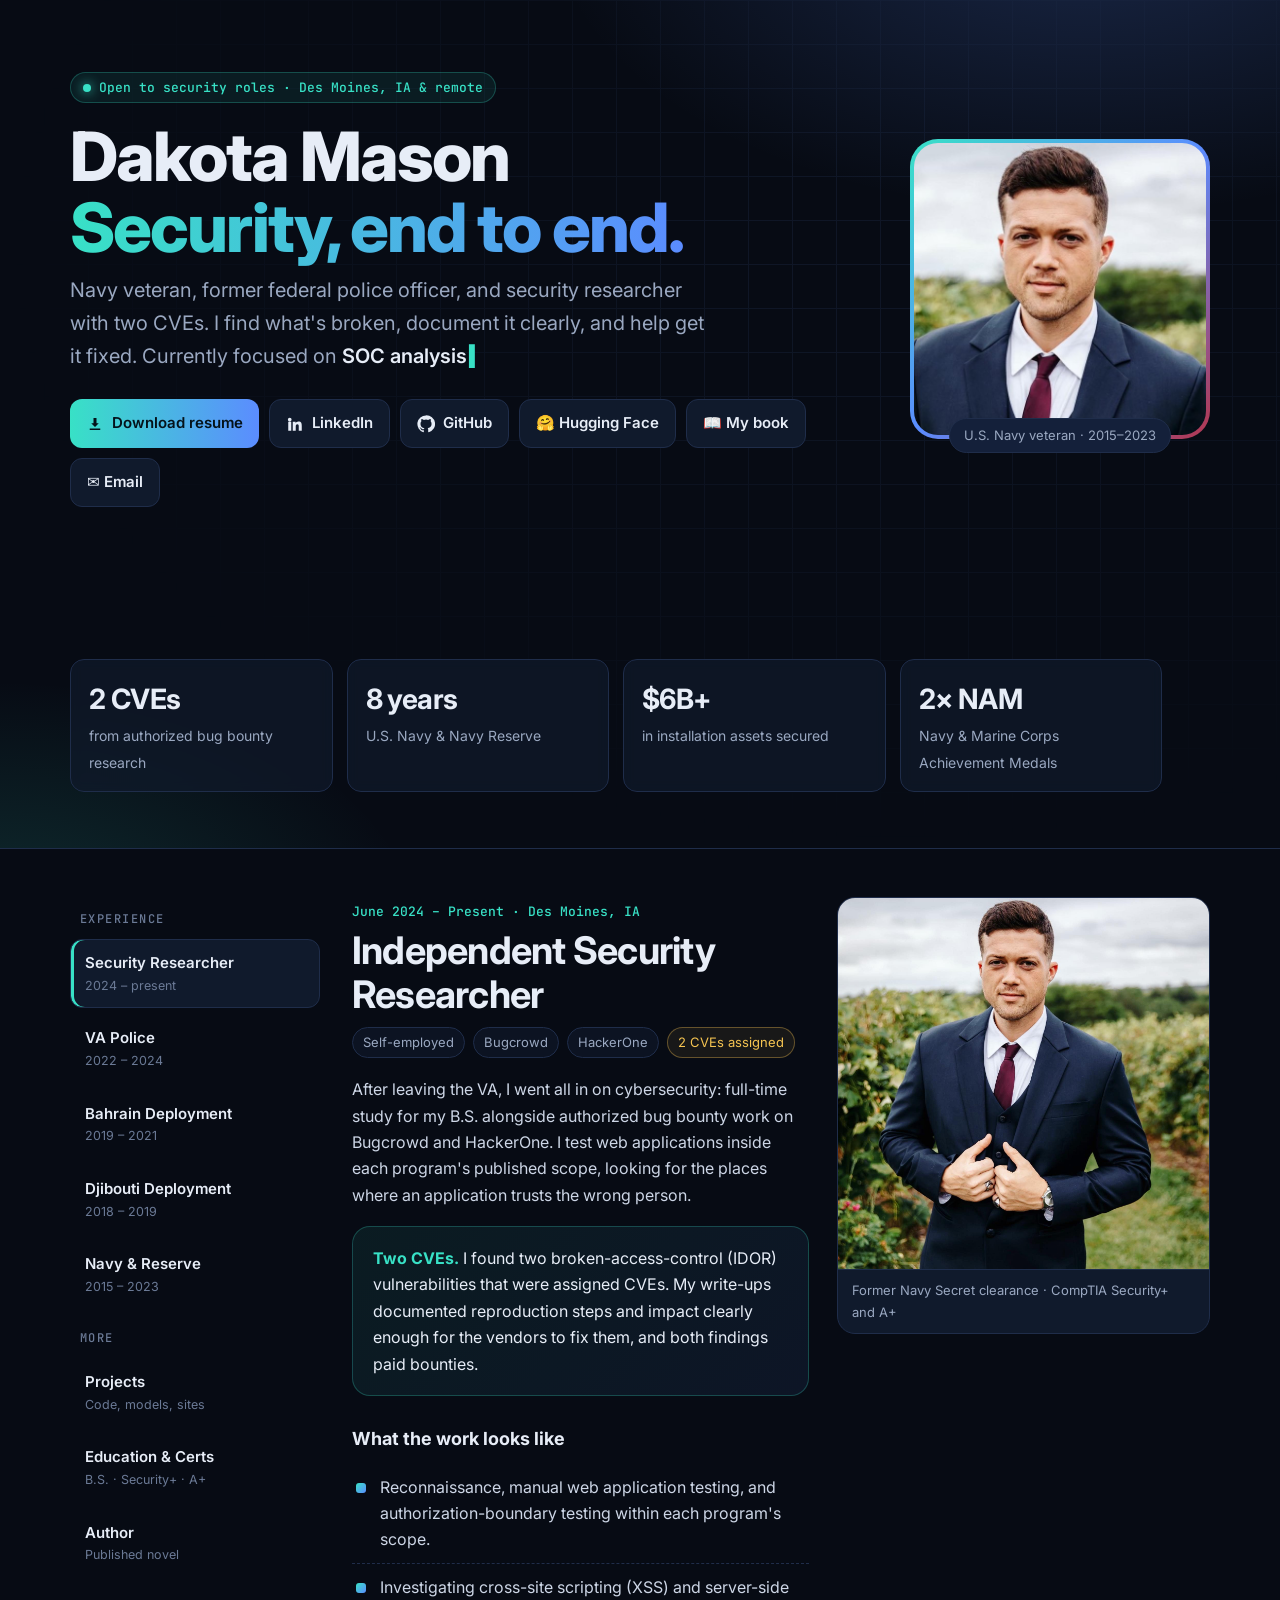
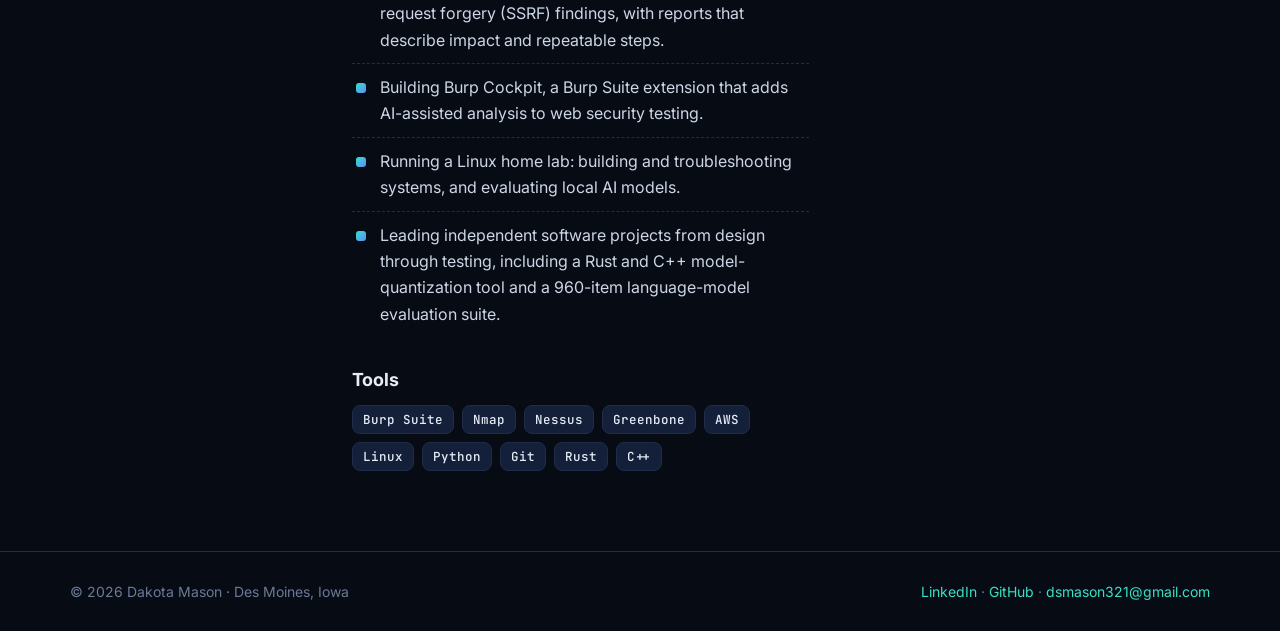
==== index.html @ 3da621c4 "Build the public resume site Tabbed experience pages with photos, projects, education, and book.  Co" ====
<!doctype html>
<html lang="en">
<head>
<meta charset="utf-8">
<meta name="viewport" content="width=device-width, initial-scale=1">
<title>Dakota Mason | Cybersecurity Professional</title>
<meta name="description" content="Dakota Mason: Navy veteran, former VA police officer, and security researcher with two CVEs. Security+ and A+ certified. Des Moines, Iowa.">
<meta property="og:title" content="Dakota Mason | Cybersecurity Professional">
<meta property="og:description" content="Navy veteran, former VA police officer, and security researcher with two CVEs.">
<meta property="og:image" content="https://dakota-mason.com/assets/img/avatar.jpg">
<meta property="og:url" content="https://dakota-mason.com/">
<link rel="icon" href="assets/favicon.png">
<link rel="preconnect" href="https://fonts.googleapis.com">
<link rel="preconnect" href="https://fonts.gstatic.com" crossorigin>
<link href="https://fonts.googleapis.com/css2?family=Inter:wght@400;500;600;700;800&family=JetBrains+Mono:wght@500&display=swap" rel="stylesheet">
<style>
:root{
  --bg:#070b14;--bg2:#0c1322;--card:#101a2c;--card2:#14203a;--line:#1f2d4a;
  --text:#e7edf7;--muted:#9aa8c1;--dim:#6b7a96;
  --accent:#38e1c6;--accent2:#5b8cff;--gold:#f5c451;--maroon:#b3364f;
  --radius:18px;--max:1180px;
}
*{box-sizing:border-box}
html{scroll-behavior:smooth}
body{margin:0;background:var(--bg);color:var(--text);font:16px/1.65 Inter,system-ui,sans-serif;-webkit-font-smoothing:antialiased}
a{color:var(--accent);text-decoration:none}
a:hover{text-decoration:underline}
img{max-width:100%;display:block}
.wrap{max-width:var(--max);margin:0 auto;padding:0 20px}
.mono{font-family:"JetBrains Mono",monospace}

/* Hero */
.hero{position:relative;overflow:hidden;border-bottom:1px solid var(--line);
  background:radial-gradient(900px 500px at 85% -10%,rgba(91,140,255,.22),transparent 60%),
             radial-gradient(700px 420px at 0% 110%,rgba(56,225,198,.16),transparent 60%),var(--bg)}
.hero::before{content:"";position:absolute;inset:0;opacity:.35;pointer-events:none;
  background-image:linear-gradient(var(--line) 1px,transparent 1px),linear-gradient(90deg,var(--line) 1px,transparent 1px);
  background-size:44px 44px;mask-image:radial-gradient(ellipse at 70% 30%,#000 10%,transparent 70%)}
.hero .wrap{position:relative;display:grid;grid-template-columns:1fr auto;gap:48px;align-items:center;padding-top:72px;padding-bottom:64px}
.eyebrow{display:inline-flex;align-items:center;gap:8px;font:500 13px "JetBrains Mono",monospace;color:var(--accent);
  background:rgba(56,225,198,.08);border:1px solid rgba(56,225,198,.25);padding:6px 12px;border-radius:999px}
.eyebrow .dot{width:8px;height:8px;border-radius:50%;background:var(--accent);box-shadow:0 0 12px var(--accent);animation:pulse 2s infinite}
@keyframes pulse{50%{opacity:.35}}
h1{font-size:clamp(40px,6vw,68px);line-height:1.04;margin:18px 0 12px;letter-spacing:-.03em;font-weight:800}
h1 .grad{background:linear-gradient(90deg,var(--accent),var(--accent2));-webkit-background-clip:text;background-clip:text;color:transparent}
.lede{font-size:clamp(17px,2vw,20px);color:var(--muted);max-width:640px;margin:0 0 26px}
.typed{color:var(--text);font-weight:600}
.typed::after{content:"▍";color:var(--accent);margin-left:2px;animation:pulse 1s steps(1) infinite}
.links{display:flex;flex-wrap:wrap;gap:10px}
.btn{display:inline-flex;align-items:center;gap:8px;padding:11px 16px;border-radius:12px;font-weight:600;font-size:15px;
  border:1px solid var(--line);background:var(--card);color:var(--text);transition:.2s}
.btn:hover{text-decoration:none;border-color:var(--accent);transform:translateY(-2px);box-shadow:0 8px 24px rgba(56,225,198,.12)}
.btn.primary{background:linear-gradient(90deg,var(--accent),var(--accent2));color:#04121a;border:0}
.btn svg{width:18px;height:18px;fill:currentColor}
.portrait{position:relative;width:300px;aspect-ratio:1;border-radius:28px;padding:4px;
  background:linear-gradient(135deg,var(--accent),var(--accent2),var(--maroon))}
.portrait img{width:100%;height:100%;object-fit:cover;border-radius:24px}
.portrait .badge{position:absolute;bottom:-14px;left:50%;transform:translateX(-50%);white-space:nowrap;
  background:var(--card2);border:1px solid var(--line);padding:6px 14px;border-radius:999px;font-size:13px;color:var(--muted)}
.stats{display:grid;grid-template-columns:repeat(4,1fr);gap:14px;margin-top:44px}
.stat{background:rgba(16,26,44,.7);border:1px solid var(--line);border-radius:14px;padding:16px 18px;backdrop-filter:blur(6px)}
.stat b{display:block;font-size:28px;letter-spacing:-.02em}
.stat span{color:var(--muted);font-size:14px}

/* Tabs */
.shell{display:grid;grid-template-columns:250px 1fr;gap:32px;padding:48px 20px 80px;max-width:var(--max);margin:0 auto}
.tabs{position:sticky;top:20px;align-self:start;display:flex;flex-direction:column;gap:6px}
.tabs .label{font:500 12px "JetBrains Mono",monospace;color:var(--dim);text-transform:uppercase;letter-spacing:.12em;margin:14px 10px 6px}
.tab{all:unset;cursor:pointer;display:flex;flex-direction:column;padding:11px 14px;border-radius:12px;border:1px solid transparent;transition:.15s}
.tab strong{font-size:15px;font-weight:600}
.tab small{color:var(--dim);font-size:12.5px}
.tab:hover{background:var(--bg2)}
.tab[aria-selected="true"]{background:var(--card);border-color:var(--line);box-shadow:inset 3px 0 0 var(--accent)}
.tab:focus-visible{outline:2px solid var(--accent);outline-offset:2px}
.panel{display:none;animation:fade .35s ease}
.panel.active{display:block}
@keyframes fade{from{opacity:0;transform:translateY(8px)}to{opacity:1;transform:none}}

/* Panel content */
.role{display:grid;grid-template-columns:1.1fr .9fr;gap:28px;align-items:start}
.role.wide{grid-template-columns:1fr}
.kicker{font:500 13px "JetBrains Mono",monospace;color:var(--accent)}
h2{font-size:clamp(28px,3.4vw,38px);line-height:1.15;margin:6px 0 10px;letter-spacing:-.02em}
h3{font-size:18px;margin:28px 0 10px}
.meta{display:flex;flex-wrap:wrap;gap:8px;margin:0 0 18px}
.pill{font-size:13px;color:var(--muted);background:var(--bg2);border:1px solid var(--line);padding:4px 10px;border-radius:999px}
.pill.award{color:var(--gold);border-color:rgba(245,196,81,.35);background:rgba(245,196,81,.07)}
p{margin:0 0 14px;color:#cdd6e6}
ul.points{list-style:none;padding:0;margin:0}
ul.points li{position:relative;padding:10px 0 10px 28px;border-bottom:1px dashed var(--line);color:#cdd6e6}
ul.points li:last-child{border-bottom:0}
ul.points li::before{content:"";position:absolute;left:4px;top:19px;width:10px;height:10px;border-radius:3px;
  background:linear-gradient(135deg,var(--accent),var(--accent2))}
.chips{display:flex;flex-wrap:wrap;gap:8px;margin-top:6px}
.chip{font:500 12.5px "JetBrains Mono",monospace;color:var(--text);background:var(--card2);border:1px solid var(--line);padding:5px 10px;border-radius:8px}
.photo{position:relative;border-radius:var(--radius);overflow:hidden;border:1px solid var(--line);background:var(--card)}
.photo img{width:100%;height:auto;max-height:620px;object-fit:cover}
.photo figcaption{font-size:13px;color:var(--muted);padding:10px 14px;border-top:1px solid var(--line)}
.card{background:var(--card);border:1px solid var(--line);border-radius:var(--radius);padding:22px}
.callout{background:linear-gradient(135deg,rgba(56,225,198,.08),rgba(91,140,255,.08));border:1px solid rgba(56,225,198,.25);
  border-radius:var(--radius);padding:18px 20px;margin:18px 0}
.callout b{color:var(--accent)}

/* Grids */
.grid{display:grid;grid-template-columns:repeat(auto-fill,minmax(250px,1fr));gap:16px}
.proj{display:flex;flex-direction:column;gap:8px;background:var(--card);border:1px solid var(--line);border-radius:16px;padding:18px;transition:.2s}
.proj:hover{border-color:rgba(56,225,198,.5);transform:translateY(-3px)}
.proj h4{margin:0;font-size:17px}
.proj p{font-size:14.5px;margin:0;color:var(--muted)}
.proj .tag{font:500 11.5px "JetBrains Mono",monospace;color:var(--accent2);text-transform:uppercase;letter-spacing:.08em}
.proj .go{margin-top:auto;font-size:14px;font-weight:600;display:flex;gap:14px;flex-wrap:wrap}
.book{display:grid;grid-template-columns:260px 1fr;gap:28px;align-items:center}
.book img{border-radius:10px;box-shadow:0 30px 60px rgba(0,0,0,.55),0 0 0 1px var(--line)}
.timeline{position:relative;margin:8px 0 0;padding-left:22px;border-left:2px solid var(--line)}
.timeline div{position:relative;margin:0 0 18px}
.timeline div::before{content:"";position:absolute;left:-29px;top:6px;width:12px;height:12px;border-radius:50%;background:var(--bg);border:2px solid var(--accent)}
.timeline b{display:block}
.timeline span{color:var(--muted);font-size:14px}

footer{border-top:1px solid var(--line);color:var(--dim);font-size:14px}
footer .wrap{display:flex;justify-content:space-between;flex-wrap:wrap;gap:12px;padding:28px 20px}

@media (max-width:900px){
  .hero .wrap{grid-template-columns:1fr;padding-top:48px}
  .portrait{width:200px;order:-1}
  .stats{grid-template-columns:repeat(2,1fr)}
  .shell{grid-template-columns:1fr;padding-top:24px}
  .tabs{position:sticky;top:0;z-index:5;flex-direction:row;overflow-x:auto;background:var(--bg);padding:10px 0;margin:0 -20px;padding-left:20px;border-bottom:1px solid var(--line)}
  .tabs .label{display:none}
  .tab{flex:0 0 auto}
  .tab small{display:none}
  .tab[aria-selected="true"]{box-shadow:inset 0 -3px 0 var(--accent)}
  .role,.book{grid-template-columns:1fr}
}
@media (prefers-reduced-motion:reduce){*{animation:none!important;transition:none!important}}
</style>
</head>
<body>

<header class="hero">
  <div class="wrap">
    <div>
      <span class="eyebrow"><span class="dot"></span>Open to security roles · Des Moines, IA &amp; remote</span>
      <h1>Dakota Mason<br><span class="grad">Security, end to end.</span></h1>
      <p class="lede">Navy veteran, former federal police officer, and security researcher with two CVEs. I find what's broken, document it clearly, and help get it fixed. Currently focused on <span class="typed" id="typed">SOC analysis</span></p>
      <div class="links">
        <a class="btn primary" href="assets/Dakota-Mason-Resume.pdf" download>
          <svg viewBox="0 0 24 24"><path d="M12 16l-5-5h3V4h4v7h3l-5 5zm-7 2h14v2H5z"/></svg>Download resume</a>
        <a class="btn" href="https://www.linkedin.com/in/dakota-mason" target="_blank" rel="noopener">
          <svg viewBox="0 0 24 24"><path d="M4.98 3.5a2.5 2.5 0 11-.01 5 2.5 2.5 0 01.01-5zM3 9h4v12H3zM9 9h3.8v1.7h.05c.53-1 1.83-2.05 3.77-2.05C20.6 8.65 21 11.3 21 14.7V21h-4v-5.6c0-1.34-.03-3.06-1.86-3.06-1.87 0-2.15 1.46-2.15 2.96V21H9z"/></svg>LinkedIn</a>
        <a class="btn" href="https://github.com/Buggyboi139" target="_blank" rel="noopener">
          <svg viewBox="0 0 24 24"><path d="M12 .5a11.5 11.5 0 00-3.64 22.41c.58.1.79-.25.79-.56v-2c-3.2.7-3.88-1.37-3.88-1.37-.53-1.33-1.28-1.69-1.28-1.69-1.05-.72.08-.7.08-.7 1.16.08 1.77 1.19 1.77 1.19 1.03 1.77 2.7 1.26 3.36.96.1-.75.4-1.26.73-1.55-2.55-.29-5.24-1.28-5.24-5.69 0-1.26.45-2.29 1.19-3.1-.12-.29-.52-1.46.11-3.05 0 0 .97-.31 3.17 1.18a11 11 0 015.77 0c2.2-1.49 3.17-1.18 3.17-1.18.63 1.59.23 2.76.11 3.05.74.81 1.19 1.84 1.19 3.1 0 4.42-2.7 5.39-5.26 5.68.41.36.78 1.06.78 2.14v3.17c0 .31.21.67.8.56A11.5 11.5 0 0012 .5z"/></svg>GitHub</a>
        <a class="btn" href="https://huggingface.co/ByteOtter" target="_blank" rel="noopener">🤗 Hugging Face</a>
        <a class="btn" href="https://www.amazon.com/dp/B0F1W249XN" target="_blank" rel="noopener">📖 My book</a>
        <a class="btn" href="mailto:dsmason321@gmail.com">✉ Email</a>
      </div>
    </div>
    <div class="portrait">
      <img src="assets/img/avatar.jpg" alt="Dakota Mason in a navy suit">
      <span class="badge">U.S. Navy veteran · 2015–2023</span>
    </div>
  </div>
  <div class="wrap" style="padding-bottom:56px;margin-top:-28px">
    <div class="stats">
      <div class="stat"><b>2 CVEs</b><span>from authorized bug bounty research</span></div>
      <div class="stat"><b>8 years</b><span>U.S. Navy &amp; Navy Reserve</span></div>
      <div class="stat"><b>$6B+</b><span>in installation assets secured</span></div>
      <div class="stat"><b>2× NAM</b><span>Navy &amp; Marine Corps Achievement Medals</span></div>
    </div>
  </div>
</header>

<main class="shell">
  <nav class="tabs" role="tablist" aria-label="Experience">
    <span class="label">Experience</span>
    <button class="tab" role="tab" id="t-research" aria-controls="research"><strong>Security Researcher</strong><small>2024 – present</small></button>
    <button class="tab" role="tab" id="t-va" aria-controls="va"><strong>VA Police</strong><small>2022 – 2024</small></button>
    <button class="tab" role="tab" id="t-bahrain" aria-controls="bahrain"><strong>Bahrain Deployment</strong><small>2019 – 2021</small></button>
    <button class="tab" role="tab" id="t-djibouti" aria-controls="djibouti"><strong>Djibouti Deployment</strong><small>2018 – 2019</small></button>
    <button class="tab" role="tab" id="t-navy" aria-controls="navy"><strong>Navy &amp; Reserve</strong><small>2015 – 2023</small></button>
    <span class="label">More</span>
    <button class="tab" role="tab" id="t-projects" aria-controls="projects"><strong>Projects</strong><small>Code, models, sites</small></button>
    <button class="tab" role="tab" id="t-education" aria-controls="education"><strong>Education &amp; Certs</strong><small>B.S. · Security+ · A+</small></button>
    <button class="tab" role="tab" id="t-book" aria-controls="book"><strong>Author</strong><small>Published novel</small></button>
  </nav>

  <div>
    <!-- Security research -->
    <section class="panel" id="research" role="tabpanel" aria-labelledby="t-research">
      <div class="role">
        <div>
          <span class="kicker">June 2024 – Present · Des Moines, IA</span>
          <h2>Independent Security Researcher</h2>
          <div class="meta"><span class="pill">Self-employed</span><span class="pill">Bugcrowd</span><span class="pill">HackerOne</span><span class="pill award">2 CVEs assigned</span></div>
          <p>After leaving the VA, I went all in on cybersecurity: full-time study for my B.S. alongside authorized bug bounty work on Bugcrowd and HackerOne. I test web applications inside each program's published scope, looking for the places where an application trusts the wrong person.</p>
          <div class="callout"><b>Two CVEs.</b> I found two broken-access-control (IDOR) vulnerabilities that were assigned CVEs. My write-ups documented reproduction steps and impact clearly enough for the vendors to fix them, and both findings paid bounties.</div>
          <h3>What the work looks like</h3>
          <ul class="points">
            <li>Reconnaissance, manual web application testing, and authorization-boundary testing within each program's scope.</li>
            <li>Investigating cross-site scripting (XSS) and server-side request forgery (SSRF) findings, with reports that describe impact and repeatable steps.</li>
            <li>Building Burp Cockpit, a Burp Suite extension that adds AI-assisted analysis to web security testing.</li>
            <li>Running a Linux home lab: building and troubleshooting systems, and evaluating local AI models.</li>
            <li>Leading independent software projects from design through testing, including a Rust and C++ model-quantization tool and a 960-item language-model evaluation suite.</li>
          </ul>
          <h3>Tools</h3>
          <div class="chips"><span class="chip">Burp Suite</span><span class="chip">Nmap</span><span class="chip">Nessus</span><span class="chip">Greenbone</span><span class="chip">AWS</span><span class="chip">Linux</span><span class="chip">Python</span><span class="chip">Git</span><span class="chip">Rust</span><span class="chip">C++</span></div>
        </div>
        <figure class="photo" style="margin:0">
          <img src="assets/img/headshot.jpg" alt="Dakota Mason">
          <figcaption>Former Navy Secret clearance · CompTIA Security+ and A+</figcaption>
        </figure>
      </div>
    </section>

    <!-- VA -->
    <section class="panel" id="va" role="tabpanel" aria-labelledby="t-va">
      <div class="role">
        <div>
          <span class="kicker">September 2022 – June 2024 · Des Moines, IA</span>
          <h2>Senior Police Officer, GS-0083-07</h2>
          <div class="meta"><span class="pill">Department of Veterans Affairs</span><span class="pill">Veterans Health Administration</span><span class="pill">Federal law enforcement</span></div>
          <p>As a federal police officer at the Des Moines VA medical center, I protected veterans, staff, and the sensitive information a hospital runs on. The job was part patrol, part investigator, and part access-control gatekeeper, and every part of it ran on careful documentation.</p>
          <h3>Investigations</h3>
          <ul class="points">
            <li>Led investigations from complaint review through fact-finding, interviews, evidence handling, and reports for legal or administrative review.</li>
            <li>Handled cases involving government laptops and more than $50,000 in government property.</li>
            <li>Investigated online abuse, harassment, and misuse of government property; interviewed subjects, victims, and witnesses and weighed conflicting accounts to reach supported findings.</li>
          </ul>
          <h3>Protection and response</h3>
          <ul class="points">
            <li>Enforced access controls and identity verification in restricted areas of the medical center.</li>
            <li>Safeguarded PII and PHI under VA privacy requirements.</li>
            <li>Responded to high-risk incidents, made arrests, and coordinated with federal, state, and local agencies.</li>
          </ul>
          <h3>Why it matters for security</h3>
          <p>Incident response, chain of custody, insider-threat awareness, and writing findings that hold up to review: the same habits a SOC depends on.</p>
        </div>
        <figure class="photo" style="margin:0">
          <img src="assets/img/va.jpg" alt="Dakota Mason in VA police uniform" loading="lazy">
          <figcaption>On duty at the VA, 2024</figcaption>
        </figure>
      </div>
    </section>

    <!-- Bahrain -->
    <section class="panel" id="bahrain" role="tabpanel" aria-labelledby="t-bahrain">
      <div class="role">
        <div>
          <span class="kicker">December 2019 – April 2021 · Isa Air Base, Bahrain</span>
          <h2>Physical Security &amp; Intelligence Specialist</h2>
          <div class="meta"><span class="pill">U.S. Navy</span><span class="pill">MA2 (E-5)</span><span class="pill">Deployment</span><span class="pill award">Navy &amp; Marine Corps Achievement Medal</span></div>
          <p>In Bahrain I owned physical-security responsibility for an installation holding more than $6 billion in assets. The work was risk management in the real world: find the gaps before someone else does, prioritize them, and brief leadership on what to fix first.</p>
          <h3>Assessment and risk</h3>
          <ul class="points">
            <li>Conducted vulnerability assessments, security audits, and risk analysis for installation assets valued at more than $6 billion.</li>
            <li>Prepared intelligence and security briefings for senior installation leadership, turning incoming threat information into concise, actionable priorities.</li>
            <li>Handled classified information.</li>
          </ul>
          <h3>Leading projects and people</h3>
          <ul class="points">
            <li>Managed security infrastructure, lock, and key-control projects from planning through completion.</li>
            <li>Trained more than 150 personnel.</li>
            <li>Received a Navy and Marine Corps Achievement Medal.</li>
          </ul>
        </div>
        <figure class="photo" style="margin:0">
          <img src="assets/img/bahrain.jpg" alt="Dakota Mason in uniform in Bahrain" loading="lazy">
          <figcaption>Isa Air Base, Bahrain, November 2020</figcaption>
        </figure>
      </div>
    </section>

    <!-- Djibouti -->
    <section class="panel" id="djibouti" role="tabpanel" aria-labelledby="t-djibouti">
      <div class="role wide">
        <figure class="photo" style="margin:0 0 24px">
          <img src="assets/img/djibouti.jpg" alt="Dakota Mason in uniform in the Djibouti desert with camels" loading="lazy" style="max-height:460px">
          <figcaption>Djibouti, May 2019</figcaption>
        </figure>
        <div>
          <span class="kicker">August 2018 – October 2019 · Camp Lemonnier, Djibouti</span>
          <h2>Patrol Supervisor &amp; Master-at-Arms</h2>
          <div class="meta"><span class="pill">U.S. Navy</span><span class="pill">MA3 (E-4)</span><span class="pill">Combat deployment</span><span class="pill award">Navy &amp; Marine Corps Achievement Medal</span></div>
          <p>Camp Lemonnier is a forward-deployed joint installation in the Horn of Africa. I supervised the patrol and access-control operations that kept it secure, and led sailors in an environment where the threat was real.</p>
          <ul class="points">
            <li>Supervised personnel in patrol and access-control operations at a forward-deployed joint installation.</li>
            <li>Served as incident commander during an emergency response.</li>
            <li>Received a Navy and Marine Corps Achievement Medal.</li>
          </ul>
        </div>
      </div>
    </section>

    <!-- Navy -->
    <section class="panel" id="navy" role="tabpanel" aria-labelledby="t-navy">
      <div class="role">
        <div>
          <span class="kicker">September 2015 – September 2023</span>
          <h2>Master-at-Arms, U.S. Navy &amp; Navy Reserve</h2>
          <div class="meta"><span class="pill">Force protection</span><span class="pill">Former Secret clearance</span><span class="pill">Honorable service</span></div>
          <p>Master-at-Arms is the Navy's security and law enforcement rating. Eight years in it, active and reserve, built the foundation everything else stands on: protect people and assets, control who gets in, and watch for threats from the inside as well as the outside.</p>
          <ul class="points">
            <li>Force protection, access control, and physical security across multiple operational facilities.</li>
            <li>Insider-threat protocols and enforcement.</li>
            <li>Reserve service in Des Moines through September 2023.</li>
          </ul>
          <h3>Service timeline</h3>
          <div class="timeline">
            <div><b>2015</b><span>Enlisted as a Master-at-Arms</span></div>
            <div><b>2018 – 2019</b><span>Camp Lemonnier, Djibouti · MA3</span></div>
            <div><b>2019 – 2021</b><span>Isa Air Base, Bahrain · MA2</span></div>
            <div><b>2021 – 2023</b><span>Navy Reserve, Des Moines</span></div>
          </div>
        </div>
        <figure class="photo" style="margin:0">
          <img src="assets/img/navy.jpg" alt="Dakota Mason in Navy khaki uniform, 2015" loading="lazy">
          <figcaption>Early in my Navy career, 2015</figcaption>
        </figure>
      </div>
    </section>

    <!-- Projects -->
    <section class="panel" id="projects" role="tabpanel" aria-labelledby="t-projects">
      <span class="kicker">Things I've built</span>
      <h2>Projects</h2>
      <p>Security tooling, AI model research, and production web apps I designed, built, and shipped.</p>

      <h3>Security and AI</h3>
      <div class="grid">
        <div class="proj"><span class="tag">Security tooling</span><h4>Burp Cockpit</h4><p>A Burp Suite extension that adds AI-assisted analysis to web security testing.</p><div class="go"><span style="color:var(--dim)">Private repo</span></div></div>
        <div class="proj"><span class="tag">AI models</span><h4>Hugging Face models</h4><p>Four published quantized reasoning models (Gemma and Qwen) with more than 4,000 downloads.</p><div class="go"><a href="https://huggingface.co/ByteOtter" target="_blank" rel="noopener">View models →</a></div></div>
        <div class="proj"><span class="tag">Rust · C++</span><h4>TAK</h4><p>Task-aware GGUF model quantization with headless CUDA GPU deployment.</p><div class="go"><span style="color:var(--dim)">Private repo</span></div></div>
        <div class="proj"><span class="tag">Evaluation</span><h4>QPipe &amp; eval suite</h4><p>Category-directed GGUF precision allocation under an exact byte budget, measured with a 960-item language-model evaluation suite.</p><div class="go"><span style="color:var(--dim)">Private repo</span></div></div>
        <div class="proj"><span class="tag">Python</span><h4>Glass Skull</h4><p>A local Streamlit cockpit for running GGUF models through llama.cpp and visualizing model activity.</p><div class="go"><a href="https://github.com/Buggyboi139/glass-skull" target="_blank" rel="noopener">GitHub →</a></div></div>
        <div class="proj"><span class="tag">Python</span><h4>smol-llm</h4><p>A tiny GPT-style language model built from scratch for testing tokenizers, data quality, and training behavior.</p><div class="go"><a href="https://github.com/Buggyboi139/smol-llm" target="_blank" rel="noopener">GitHub →</a></div></div>
        <div class="proj"><span class="tag">JavaScript</span><h4>LlamaCalc</h4><p>A static command workbench that builds llama-cli and llama-server commands in the browser.</p><div class="go"><a href="https://llamabuilding.com/" target="_blank" rel="noopener">Live site →</a><a href="https://github.com/Buggyboi139/llamacalc" target="_blank" rel="noopener">GitHub →</a></div></div>
      </div>

      <h3>Web apps and sites</h3>
      <div class="grid">
        <div class="proj"><span class="tag">SaaS · PWA</span><h4>Iron Margins</h4><p>Estimating, bidding, and invoice management for contractors, built as a progressive web app.</p><div class="go"><a href="https://ironmargins.com" target="_blank" rel="noopener">Live site →</a><a href="https://github.com/Buggyboi139/ironmargins" target="_blank" rel="noopener">GitHub →</a></div></div>
        <div class="proj"><span class="tag">Game · PWA</span><h4>Glyphlo</h4><p>An offline-capable word puzzle game: untangle scrambled letters on a circular node graph.</p><div class="go"><a href="https://glyphlo.com" target="_blank" rel="noopener">Play →</a><a href="https://github.com/Buggyboi139/glyphlo" target="_blank" rel="noopener">GitHub →</a></div></div>
        <div class="proj"><span class="tag">Game · PWA</span><h4>Hostile Volume</h4><p>A browser game with client-side state management and audio rendering.</p><div class="go"><a href="https://hostilevolume.com" target="_blank" rel="noopener">Play →</a><a href="https://github.com/Buggyboi139/hostilevolume" target="_blank" rel="noopener">GitHub →</a></div></div>
        <div class="proj"><span class="tag">Web app</span><h4>Two Player</h4><p>A two-player web app.</p><div class="go"><a href="https://two-player.app/" target="_blank" rel="noopener">Live site →</a><a href="https://github.com/Buggyboi139/twoplayer" target="_blank" rel="noopener">GitHub →</a></div></div>
        <div class="proj"><span class="tag">Client site</span><h4>Whittemore Painting</h4><p>A brochure site for a residential and commercial painting contractor.</p><div class="go"><a href="https://whittemorepainting.com" target="_blank" rel="noopener">Live site →</a><a href="https://github.com/Buggyboi139/whittemore-painting" target="_blank" rel="noopener">GitHub →</a></div></div>
        <div class="proj"><span class="tag">Mobile game</span><h4>Pearl Tide</h4><p>A mermaid dress-up and decorating game for iPhone and Android.</p><div class="go"><a href="https://github.com/Buggyboi139/pearl-tide-site" target="_blank" rel="noopener">Support site →</a></div></div>
      </div>
    </section>

    <!-- Education -->
    <section class="panel" id="education" role="tabpanel" aria-labelledby="t-education">
      <span class="kicker">Education &amp; certifications</span>
      <h2>B.S., Cybersecurity Technology</h2>
      <div class="meta"><span class="pill">University of Maryland Global Campus</span><span class="pill">120 credits</span><span class="pill">GPA 3.25</span></div>
      <p>All degree requirements completed in October 2026; conferral December 30, 2026.</p>
      <div class="grid" style="margin-top:18px">
        <div class="card"><span class="kicker">Certification</span><h3 style="margin:6px 0 4px">CompTIA Security+</h3><p style="margin:0;color:var(--muted)">Earned April 2025</p></div>
        <div class="card"><span class="kicker">Certification</span><h3 style="margin:6px 0 4px">CompTIA A+</h3><p style="margin:0;color:var(--muted)">Earned April 2025</p></div>
      </div>
      <h3>Relevant coursework</h3>
      <div class="chips">
        <span class="chip">Ethical Hacking</span><span class="chip">Penetration Testing &amp; Cyber Red Team</span><span class="chip">Threat Management &amp; Vulnerability Assessment</span>
        <span class="chip">Cloud Technologies</span><span class="chip">Red Hat Linux System Administration</span><span class="chip">Switching, Routing &amp; Wireless</span>
      </div>
      <h3>Skills</h3>
      <div class="chips">
        <span class="chip">Vulnerability assessment</span><span class="chip">Web app testing</span><span class="chip">Access control testing</span><span class="chip">Incident response</span>
        <span class="chip">Investigations</span><span class="chip">Risk analysis</span><span class="chip">PII/PHI safeguarding</span><span class="chip">TCP/IP</span>
        <span class="chip">Linux</span><span class="chip">Windows</span><span class="chip">SIEM monitoring</span><span class="chip">SQL fundamentals</span>
      </div>
    </section>

    <!-- Book -->
    <section class="panel" id="book" role="tabpanel" aria-labelledby="t-book">
      <div class="book">
        <a href="https://www.amazon.com/dp/B0F1W249XN" target="_blank" rel="noopener"><img src="assets/img/book.jpg" alt="Cover of Redemption of the Fallen God" loading="lazy"></a>
        <div>
          <span class="kicker">Published author</span>
          <h2>Redemption of the Fallen God</h2>
          <p style="color:var(--muted);font-style:italic">A God's Fall, A Mortal's Fate</p>
          <p>I wrote and self-published a fantasy novel, available in paperback and Kindle. Taking a book from draft through editing, cover, and publication on Amazon KDP took the same persistence as any long project: ship it, measure it, and keep improving it.</p>
          <a class="btn primary" href="https://www.amazon.com/dp/B0F1W249XN" target="_blank" rel="noopener">View on Amazon →</a>
        </div>
      </div>
    </section>
  </div>
</main>

<footer>
  <div class="wrap">
    <span>© 2026 Dakota Mason · Des Moines, Iowa</span>
    <span><a href="https://www.linkedin.com/in/dakota-mason">LinkedIn</a> · <a href="https://github.com/Buggyboi139">GitHub</a> · <a href="mailto:dsmason321@gmail.com">dsmason321@gmail.com</a></span>
  </div>
</footer>

<script>
(function(){
  const tabs=[...document.querySelectorAll('.tab')];
  const panels=[...document.querySelectorAll('.panel')];
  function show(id,push){
    if(!document.getElementById(id)) id='research';
    tabs.forEach(t=>{const on=t.getAttribute('aria-controls')===id;t.setAttribute('aria-selected',on);t.tabIndex=on?0:-1});
    panels.forEach(p=>p.classList.toggle('active',p.id===id));
    if(push) history.replaceState(null,'','#'+id);
  }
  tabs.forEach((t,i)=>{
    t.addEventListener('click',()=>{show(t.getAttribute('aria-controls'),true);
      if(innerWidth<=900) document.querySelector('.shell').scrollIntoView({behavior:'smooth'});});
    t.addEventListener('keydown',e=>{
      const d={ArrowDown:1,ArrowRight:1,ArrowUp:-1,ArrowLeft:-1}[e.key];
      if(d){e.preventDefault();const n=tabs[(i+d+tabs.length)%tabs.length];n.focus();n.click();}
    });
  });
  show(location.hash.slice(1),false);
  addEventListener('hashchange',()=>show(location.hash.slice(1),false));

  // Rotating focus areas in the hero
  const words=['SOC analysis','vulnerability assessment','incident response','application security'];
  const el=document.getElementById('typed');let w=0;
  if(!matchMedia('(prefers-reduced-motion: reduce)').matches){
    setInterval(()=>{w=(w+1)%words.length;let s=words[w],k=0;el.textContent='';
      const iv=setInterval(()=>{el.textContent=s.slice(0,++k);if(k>=s.length)clearInterval(iv)},45)},3200);
  }
})();
</script>
</body>
</html>
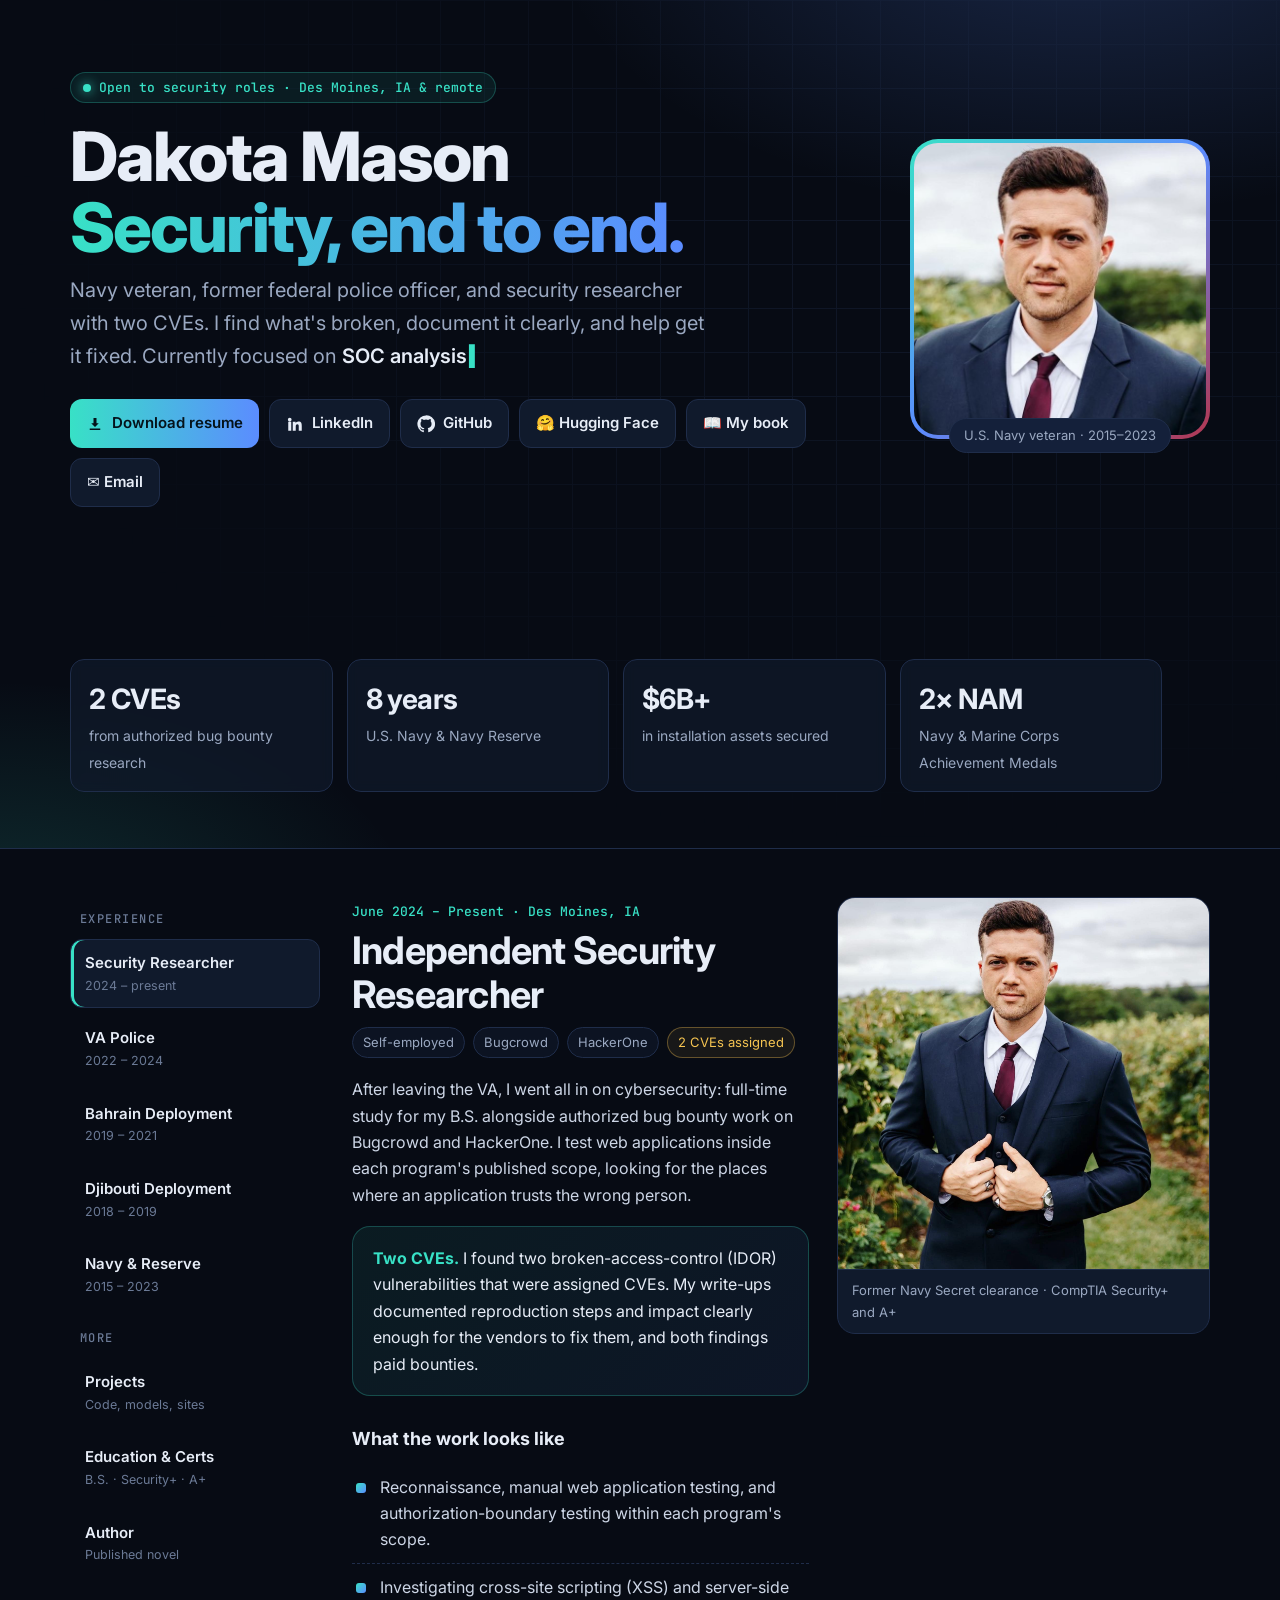
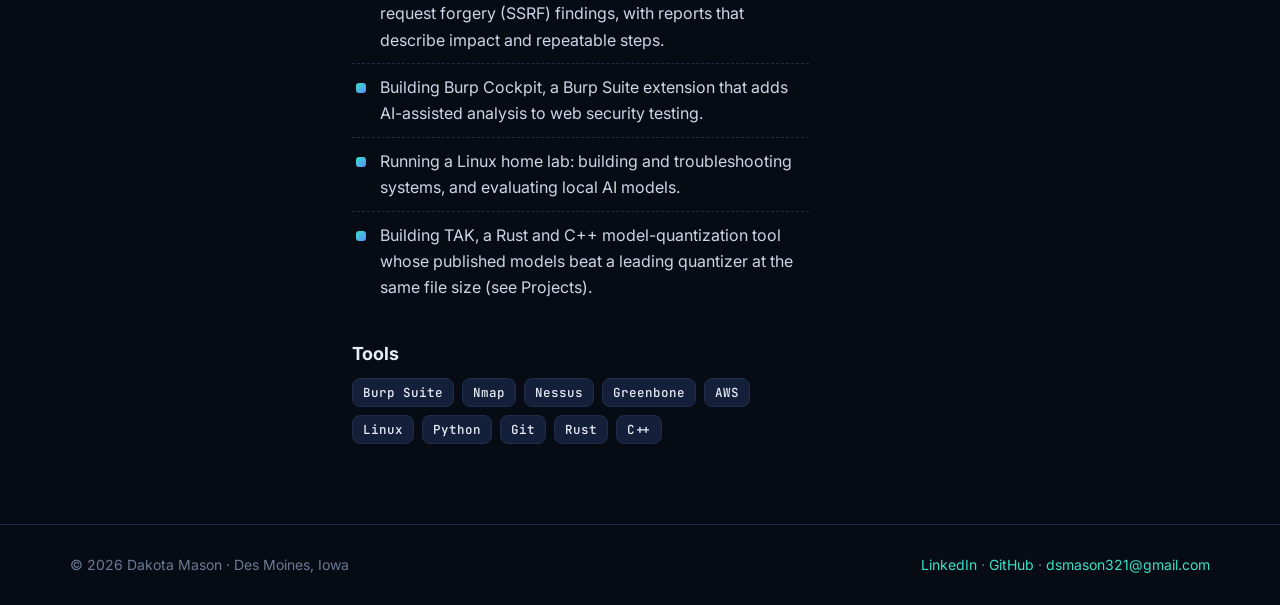
==== commit 376739c8: "Feature TAK, Iron Margins, and Pearl Tide Add TAK benchmark results, drop minor projects, use the Am" ====
--- a/index.html
+++ b/index.html
@@ -109,6 +109,21 @@
 .proj p{font-size:14.5px;margin:0;color:var(--muted)}
 .proj .tag{font:500 11.5px "JetBrains Mono",monospace;color:var(--accent2);text-transform:uppercase;letter-spacing:.08em}
 .proj .go{margin-top:auto;font-size:14px;font-weight:600;display:flex;gap:14px;flex-wrap:wrap}
+.feature{background:var(--card);border:1px solid var(--line);border-radius:var(--radius);padding:24px;margin:22px 0;display:flex;flex-direction:column;gap:10px}
+.feature h3{margin:4px 0 2px;font-size:24px}
+.feature .tag{font:500 11.5px "JetBrains Mono",monospace;color:var(--accent2);text-transform:uppercase;letter-spacing:.08em}
+.feature img{border-radius:12px;border:1px solid var(--line);aspect-ratio:16/8;object-fit:cover;width:100%}
+.feature .go{font-weight:600;display:flex;gap:16px;flex-wrap:wrap;margin-top:auto}
+.feature .muted{color:var(--muted);font-size:14.5px}
+.feature.tak{background:radial-gradient(600px 300px at 100% 0%,rgba(91,140,255,.18),transparent 60%),radial-gradient(500px 260px at 0% 100%,rgba(56,225,198,.12),transparent 60%),var(--card);border-color:rgba(56,225,198,.35)}
+.feature-pair{display:grid;grid-template-columns:1fr 1fr;gap:18px}
+.feature-pair .feature{margin:0}
+.bench{display:grid;grid-template-columns:1.4fr 1fr 1fr;gap:12px;margin:6px 0 8px}
+.bench-card{background:rgba(7,11,20,.55);border:1px solid var(--line);border-radius:14px;padding:16px}
+.bench-card b{display:block;font-size:30px;letter-spacing:-.02em;margin:4px 0;background:linear-gradient(90deg,var(--accent),var(--accent2));-webkit-background-clip:text;background-clip:text;color:transparent}
+.bench-card span:last-child{color:var(--muted);font-size:14px}
+.bench-card strong{color:var(--text)}
+.hero-bench{border-color:rgba(56,225,198,.4)}
 .book{display:grid;grid-template-columns:260px 1fr;gap:28px;align-items:center}
 .book img{border-radius:10px;box-shadow:0 30px 60px rgba(0,0,0,.55),0 0 0 1px var(--line)}
 .timeline{position:relative;margin:8px 0 0;padding-left:22px;border-left:2px solid var(--line)}
@@ -130,7 +145,7 @@
   .tab{flex:0 0 auto}
   .tab small{display:none}
   .tab[aria-selected="true"]{box-shadow:inset 0 -3px 0 var(--accent)}
-  .role,.book{grid-template-columns:1fr}
+  .role,.book,.feature-pair,.bench{grid-template-columns:1fr}
 }
 @media (prefers-reduced-motion:reduce){*{animation:none!important;transition:none!important}}
 </style>
@@ -200,7 +215,7 @@
             <li>Investigating cross-site scripting (XSS) and server-side request forgery (SSRF) findings, with reports that describe impact and repeatable steps.</li>
             <li>Building Burp Cockpit, a Burp Suite extension that adds AI-assisted analysis to web security testing.</li>
             <li>Running a Linux home lab: building and troubleshooting systems, and evaluating local AI models.</li>
-            <li>Leading independent software projects from design through testing, including a Rust and C++ model-quantization tool and a 960-item language-model evaluation suite.</li>
+            <li>Building TAK, a Rust and C++ model-quantization tool whose published models beat a leading quantizer at the same file size (see Projects).</li>
           </ul>
           <h3>Tools</h3>
           <div class="chips"><span class="chip">Burp Suite</span><span class="chip">Nmap</span><span class="chip">Nessus</span><span class="chip">Greenbone</span><span class="chip">AWS</span><span class="chip">Linux</span><span class="chip">Python</span><span class="chip">Git</span><span class="chip">Rust</span><span class="chip">C++</span></div>
@@ -323,27 +338,66 @@
     <section class="panel" id="projects" role="tabpanel" aria-labelledby="t-projects">
       <span class="kicker">Things I've built</span>
       <h2>Projects</h2>
-      <p>Security tooling, AI model research, and production web apps I designed, built, and shipped.</p>
-
-      <h3>Security and AI</h3>
+      <p>AI model research, production web apps, and security tooling I designed, built, and shipped.</p>
+
+      <article class="feature tak">
+        <div class="feature-head">
+          <span class="tag">Flagship · Rust · C++ · CUDA</span>
+          <h3>TAK: task-aware model quantization</h3>
+          <p>TAK shrinks large language models to a fixed file size while protecting the skill you care about. Instead of compressing every tensor the same way, it measures how each precision change affects a target task, solves for the best allocation under an exact byte budget, and exports a standard GGUF that runs anywhere llama.cpp does. No fine-tuning, no model merging: only smarter precision.</p>
+        </div>
+        <div class="bench">
+          <div class="bench-card hero-bench">
+            <span class="kicker">Qwen3.8-27B · reasoning</span>
+            <b>82.81 vs 77.34</b>
+            <span>TAK beat Unsloth's UD-IQ2_S by <strong>+5.47 points</strong> at the identical 8.37 GB file size, landing within 0.78 points of the 54.7 GB original: <strong>85% smaller</strong> for nearly the same reasoning.</span>
+          </div>
+          <div class="bench-card">
+            <span class="kicker">Gemma 4 E4B · reasoning</span>
+            <b>+14.06</b>
+            <span>points over Unsloth UD-IQ2_M, with a 9% smaller file</span>
+          </div>
+          <div class="bench-card">
+            <span class="kicker">Qwen3.5-4B · reasoning</span>
+            <b>+11.72</b>
+            <span>points over Unsloth UD-IQ2_M at the same size</span>
+          </div>
+        </div>
+        <ul class="points">
+          <li>Every score comes from the same frozen 960-item evaluation pack, run to completion with zero failed items. The headline is the run's target category; the other suites are diagnostics.</li>
+          <li>Rust application with a C++ worker on a pinned llama.cpp runtime. Runs on Vulkan or CUDA, with resumable, checkpointed jobs and a headless GPU deployment for models too large for a workstation.</li>
+          <li>Measures real tensor-format changes against the task's own grader, including executed-test grading for coding, and records signed effects of each change, alone and in pairs.</li>
+          <li>Published winners on Hugging Face as the TAK Reasoning Champions collection.</li>
+        </ul>
+        <div class="go"><a href="https://huggingface.co/collections/ByteOtter/tak-reasoning-champions-6a9f09c206557492a82905f3" target="_blank" rel="noopener">TAK Reasoning Champions →</a><a href="https://huggingface.co/ByteOtter" target="_blank" rel="noopener">All models →</a><span style="color:var(--dim)">Source is private</span></div>
+      </article>
+
+      <div class="feature-pair">
+        <article class="feature">
+          <img src="assets/img/ironmargins.jpg" alt="Iron Margins home page" loading="lazy">
+          <span class="tag">SaaS · PWA · Supabase</span>
+          <h3>Iron Margins</h3>
+          <p>Estimating, bidding, and invoicing software for contractors. It standardizes material costs, calculates true labor burden, including payroll taxes and workers' comp, and generates client-ready PDF proposals in minutes. Built as an offline-capable progressive web app.</p>
+          <p class="muted">Designed with a written threat model covering client-side trust, authorization bypass, and service-worker hijacking, with server-side validation and a strict Content Security Policy as mitigations.</p>
+          <div class="go"><a href="https://ironmargins.com" target="_blank" rel="noopener">ironmargins.com →</a><a href="https://github.com/Buggyboi139/ironmargins" target="_blank" rel="noopener">GitHub →</a></div>
+        </article>
+        <article class="feature">
+          <img src="assets/img/pearltide.jpg" alt="Pearl Tide game art" loading="lazy">
+          <span class="tag">Mobile game · Three.js · Capacitor</span>
+          <h3>Pearl Tide</h3>
+          <p>A cozy 3D mermaid game for iPhone and Android. Players swim a reef, a kelp forest, and crystal caverns, help the sea creatures they meet, and decorate a home in a sunken ship across a four-chapter story.</p>
+          <p class="muted">Built in Three.js and wrapped for iOS and Android with Capacitor, with touch and desktop controls and adjustable graphics levels for phones.</p>
+          <div class="go"><a href="https://pearltide.world/" target="_blank" rel="noopener">pearltide.world →</a></div>
+        </article>
+      </div>
+
+      <h3>More projects</h3>
       <div class="grid">
         <div class="proj"><span class="tag">Security tooling</span><h4>Burp Cockpit</h4><p>A Burp Suite extension that adds AI-assisted analysis to web security testing.</p><div class="go"><span style="color:var(--dim)">Private repo</span></div></div>
-        <div class="proj"><span class="tag">AI models</span><h4>Hugging Face models</h4><p>Four published quantized reasoning models (Gemma and Qwen) with more than 4,000 downloads.</p><div class="go"><a href="https://huggingface.co/ByteOtter" target="_blank" rel="noopener">View models →</a></div></div>
-        <div class="proj"><span class="tag">Rust · C++</span><h4>TAK</h4><p>Task-aware GGUF model quantization with headless CUDA GPU deployment.</p><div class="go"><span style="color:var(--dim)">Private repo</span></div></div>
-        <div class="proj"><span class="tag">Evaluation</span><h4>QPipe &amp; eval suite</h4><p>Category-directed GGUF precision allocation under an exact byte budget, measured with a 960-item language-model evaluation suite.</p><div class="go"><span style="color:var(--dim)">Private repo</span></div></div>
         <div class="proj"><span class="tag">Python</span><h4>Glass Skull</h4><p>A local Streamlit cockpit for running GGUF models through llama.cpp and visualizing model activity.</p><div class="go"><a href="https://github.com/Buggyboi139/glass-skull" target="_blank" rel="noopener">GitHub →</a></div></div>
         <div class="proj"><span class="tag">Python</span><h4>smol-llm</h4><p>A tiny GPT-style language model built from scratch for testing tokenizers, data quality, and training behavior.</p><div class="go"><a href="https://github.com/Buggyboi139/smol-llm" target="_blank" rel="noopener">GitHub →</a></div></div>
         <div class="proj"><span class="tag">JavaScript</span><h4>LlamaCalc</h4><p>A static command workbench that builds llama-cli and llama-server commands in the browser.</p><div class="go"><a href="https://llamabuilding.com/" target="_blank" rel="noopener">Live site →</a><a href="https://github.com/Buggyboi139/llamacalc" target="_blank" rel="noopener">GitHub →</a></div></div>
-      </div>
-
-      <h3>Web apps and sites</h3>
-      <div class="grid">
-        <div class="proj"><span class="tag">SaaS · PWA</span><h4>Iron Margins</h4><p>Estimating, bidding, and invoice management for contractors, built as a progressive web app.</p><div class="go"><a href="https://ironmargins.com" target="_blank" rel="noopener">Live site →</a><a href="https://github.com/Buggyboi139/ironmargins" target="_blank" rel="noopener">GitHub →</a></div></div>
-        <div class="proj"><span class="tag">Game · PWA</span><h4>Glyphlo</h4><p>An offline-capable word puzzle game: untangle scrambled letters on a circular node graph.</p><div class="go"><a href="https://glyphlo.com" target="_blank" rel="noopener">Play →</a><a href="https://github.com/Buggyboi139/glyphlo" target="_blank" rel="noopener">GitHub →</a></div></div>
         <div class="proj"><span class="tag">Game · PWA</span><h4>Hostile Volume</h4><p>A browser game with client-side state management and audio rendering.</p><div class="go"><a href="https://hostilevolume.com" target="_blank" rel="noopener">Play →</a><a href="https://github.com/Buggyboi139/hostilevolume" target="_blank" rel="noopener">GitHub →</a></div></div>
-        <div class="proj"><span class="tag">Web app</span><h4>Two Player</h4><p>A two-player web app.</p><div class="go"><a href="https://two-player.app/" target="_blank" rel="noopener">Live site →</a><a href="https://github.com/Buggyboi139/twoplayer" target="_blank" rel="noopener">GitHub →</a></div></div>
-        <div class="proj"><span class="tag">Client site</span><h4>Whittemore Painting</h4><p>A brochure site for a residential and commercial painting contractor.</p><div class="go"><a href="https://whittemorepainting.com" target="_blank" rel="noopener">Live site →</a><a href="https://github.com/Buggyboi139/whittemore-painting" target="_blank" rel="noopener">GitHub →</a></div></div>
-        <div class="proj"><span class="tag">Mobile game</span><h4>Pearl Tide</h4><p>A mermaid dress-up and decorating game for iPhone and Android.</p><div class="go"><a href="https://github.com/Buggyboi139/pearl-tide-site" target="_blank" rel="noopener">Support site →</a></div></div>
       </div>
     </section>
 
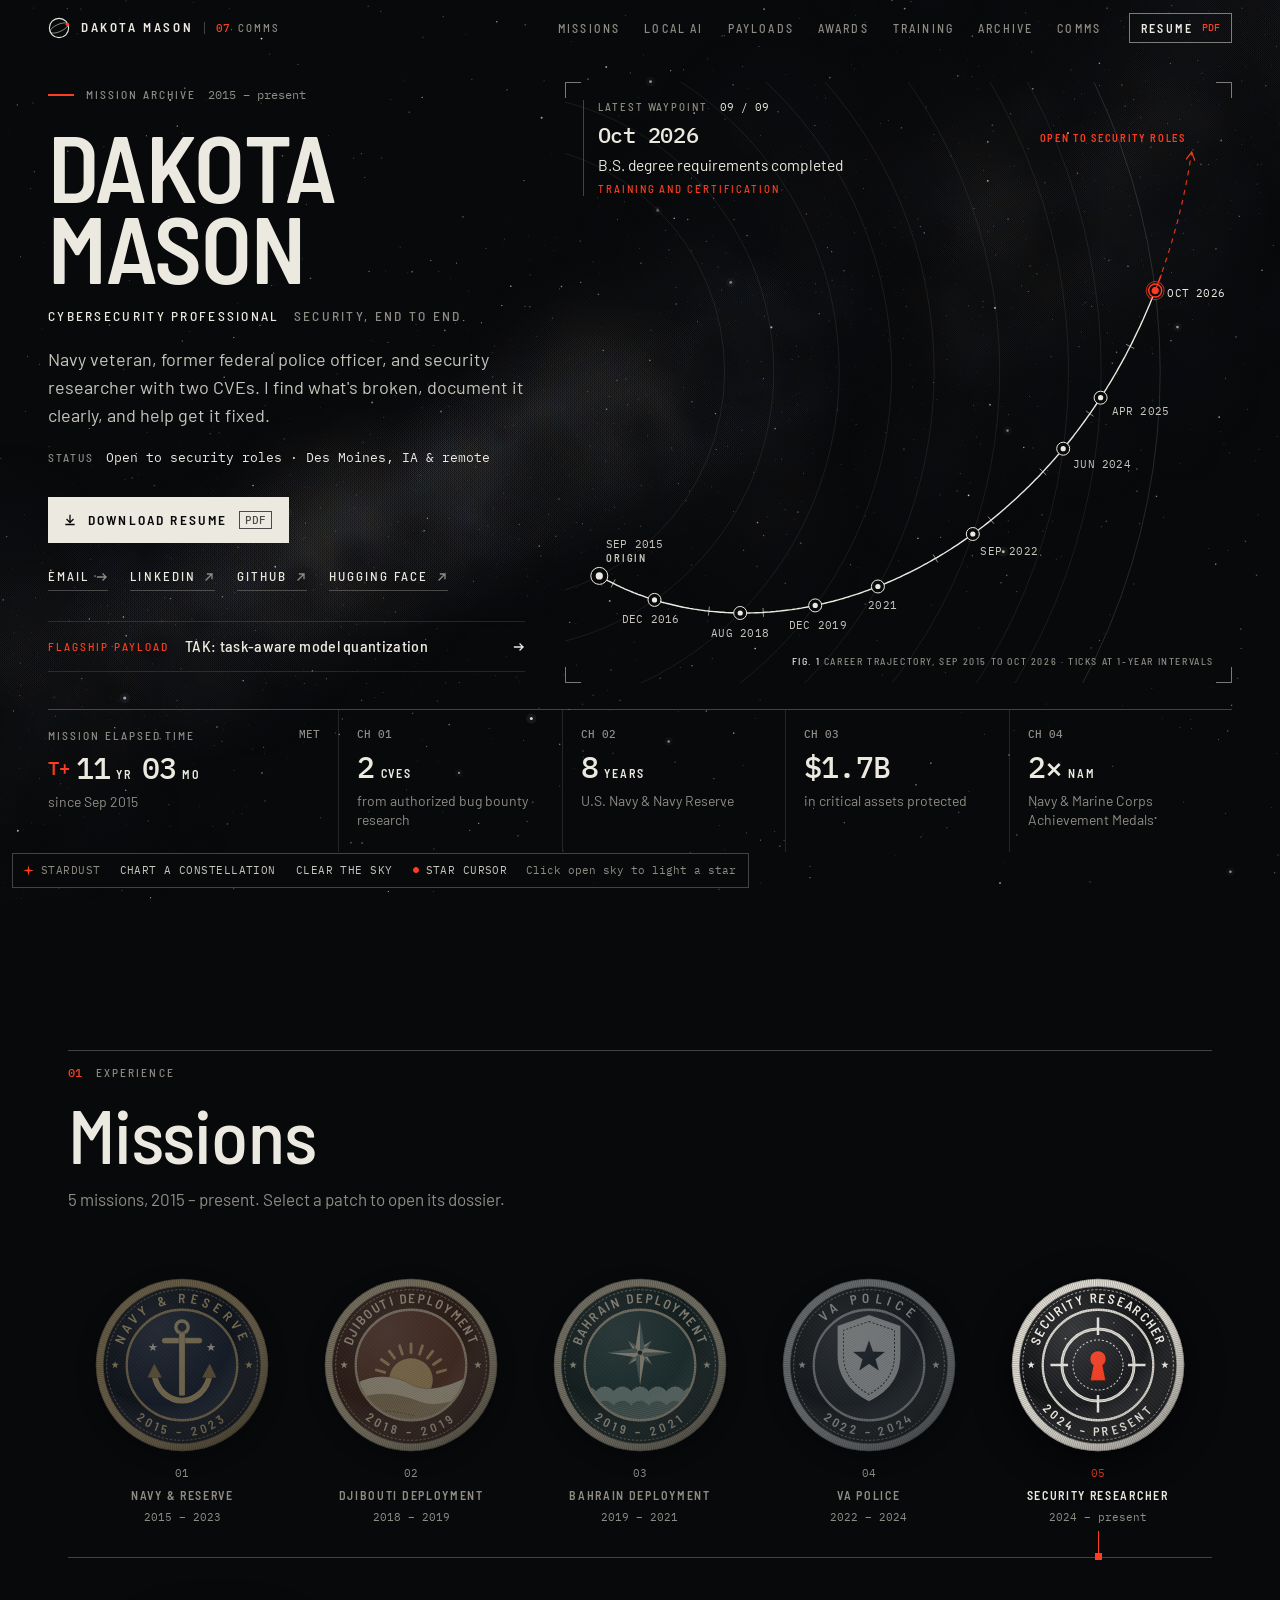
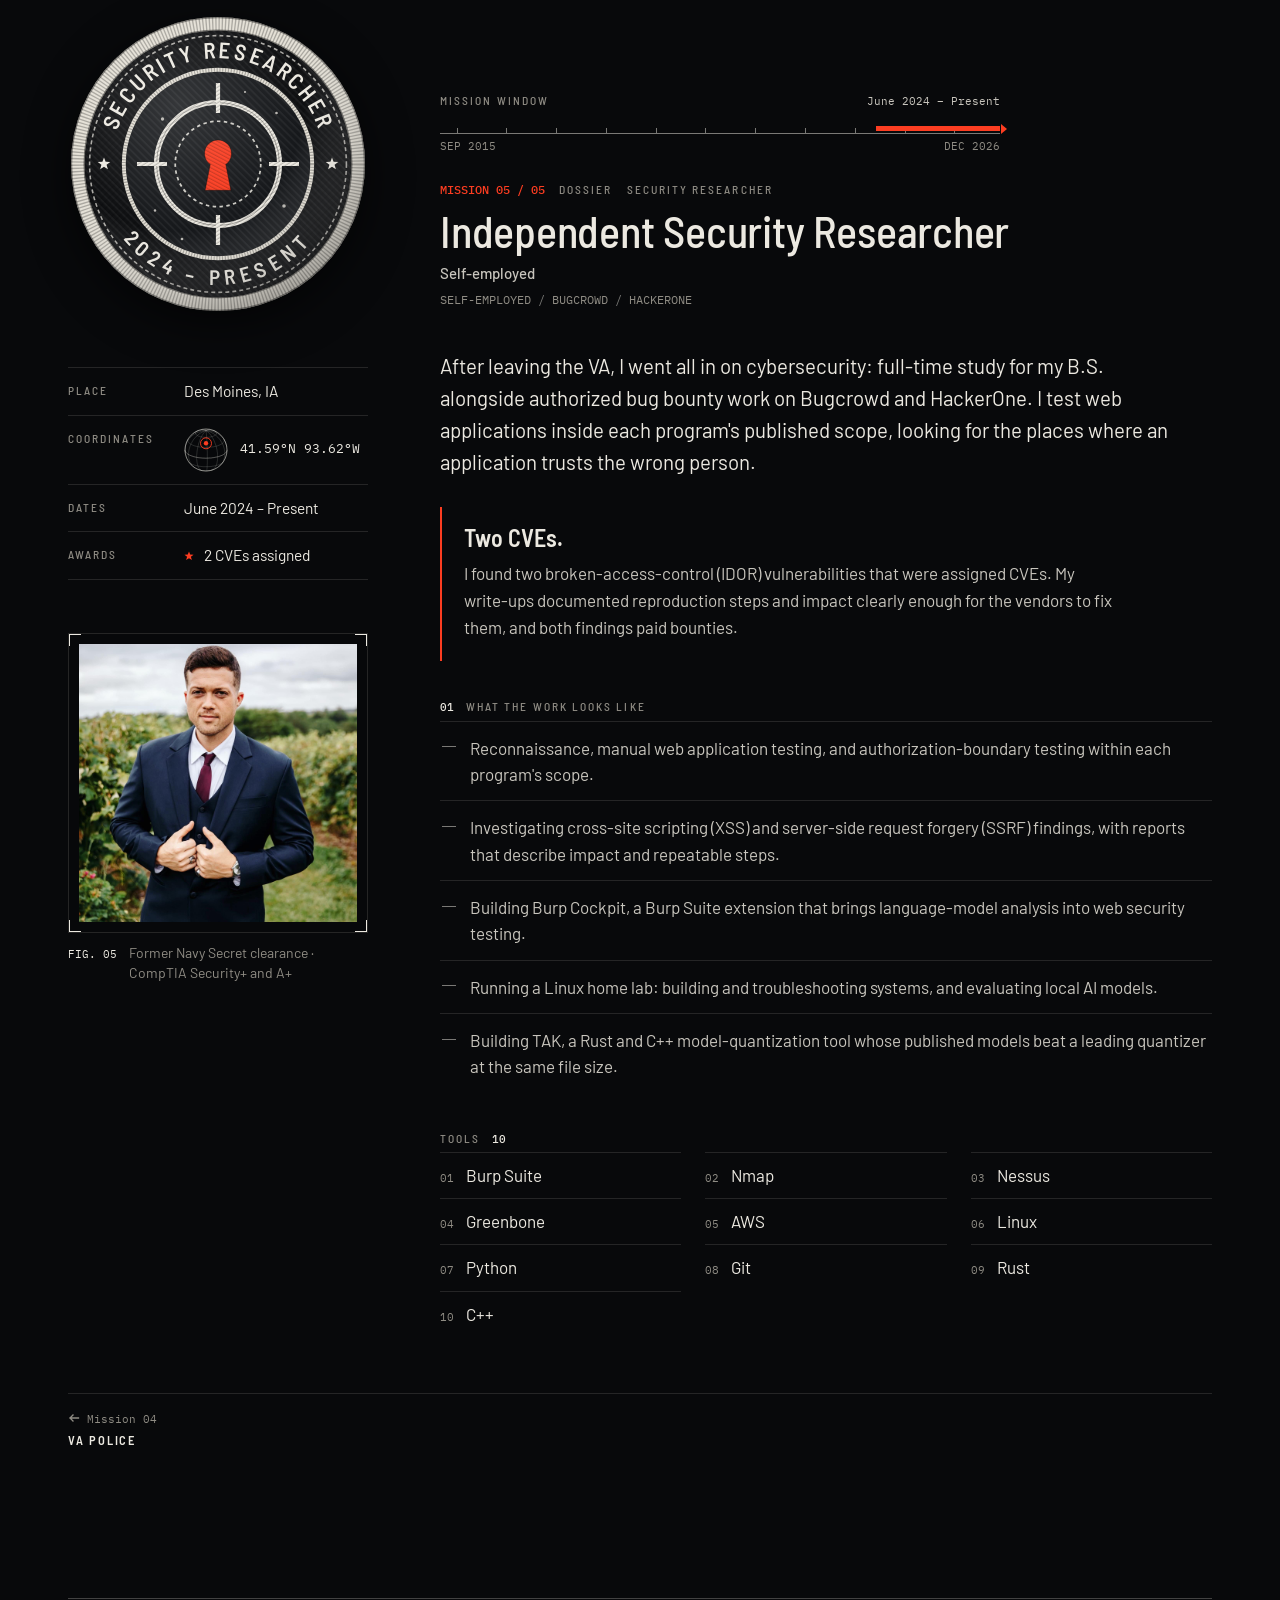
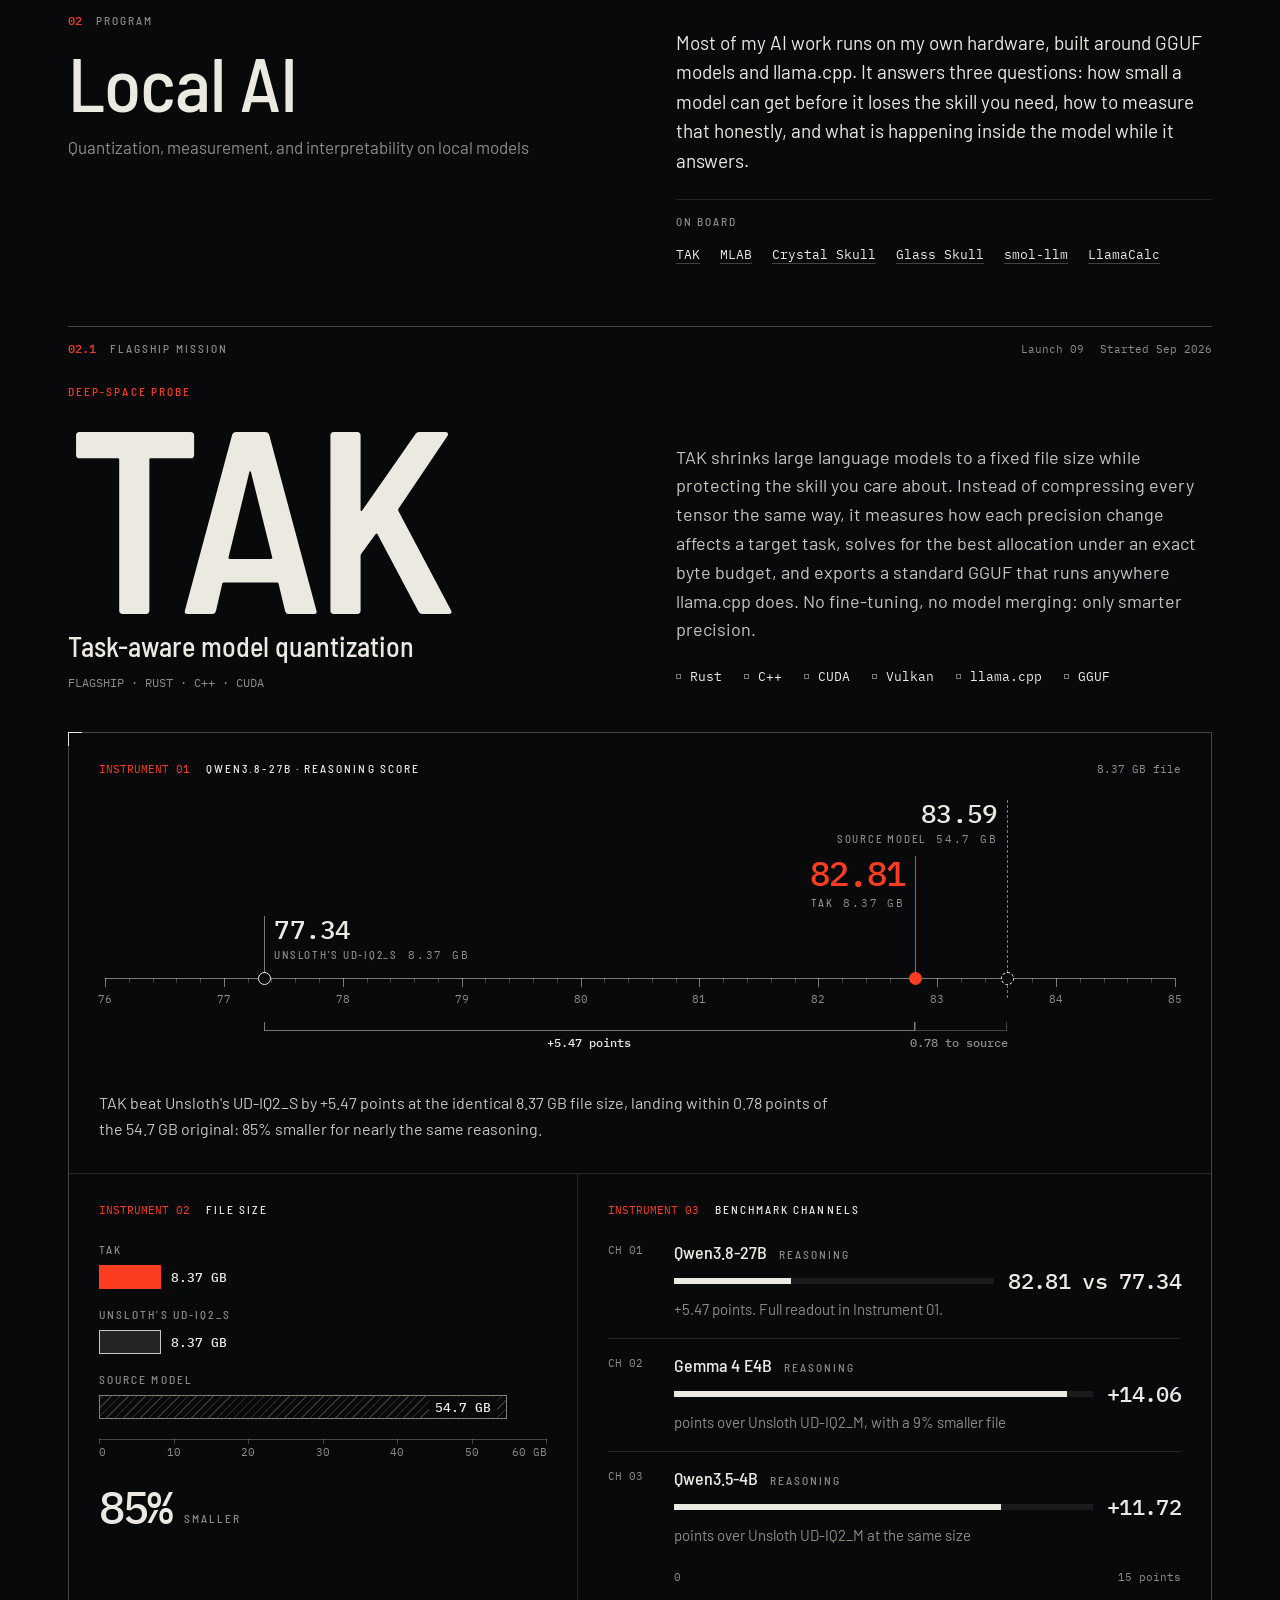
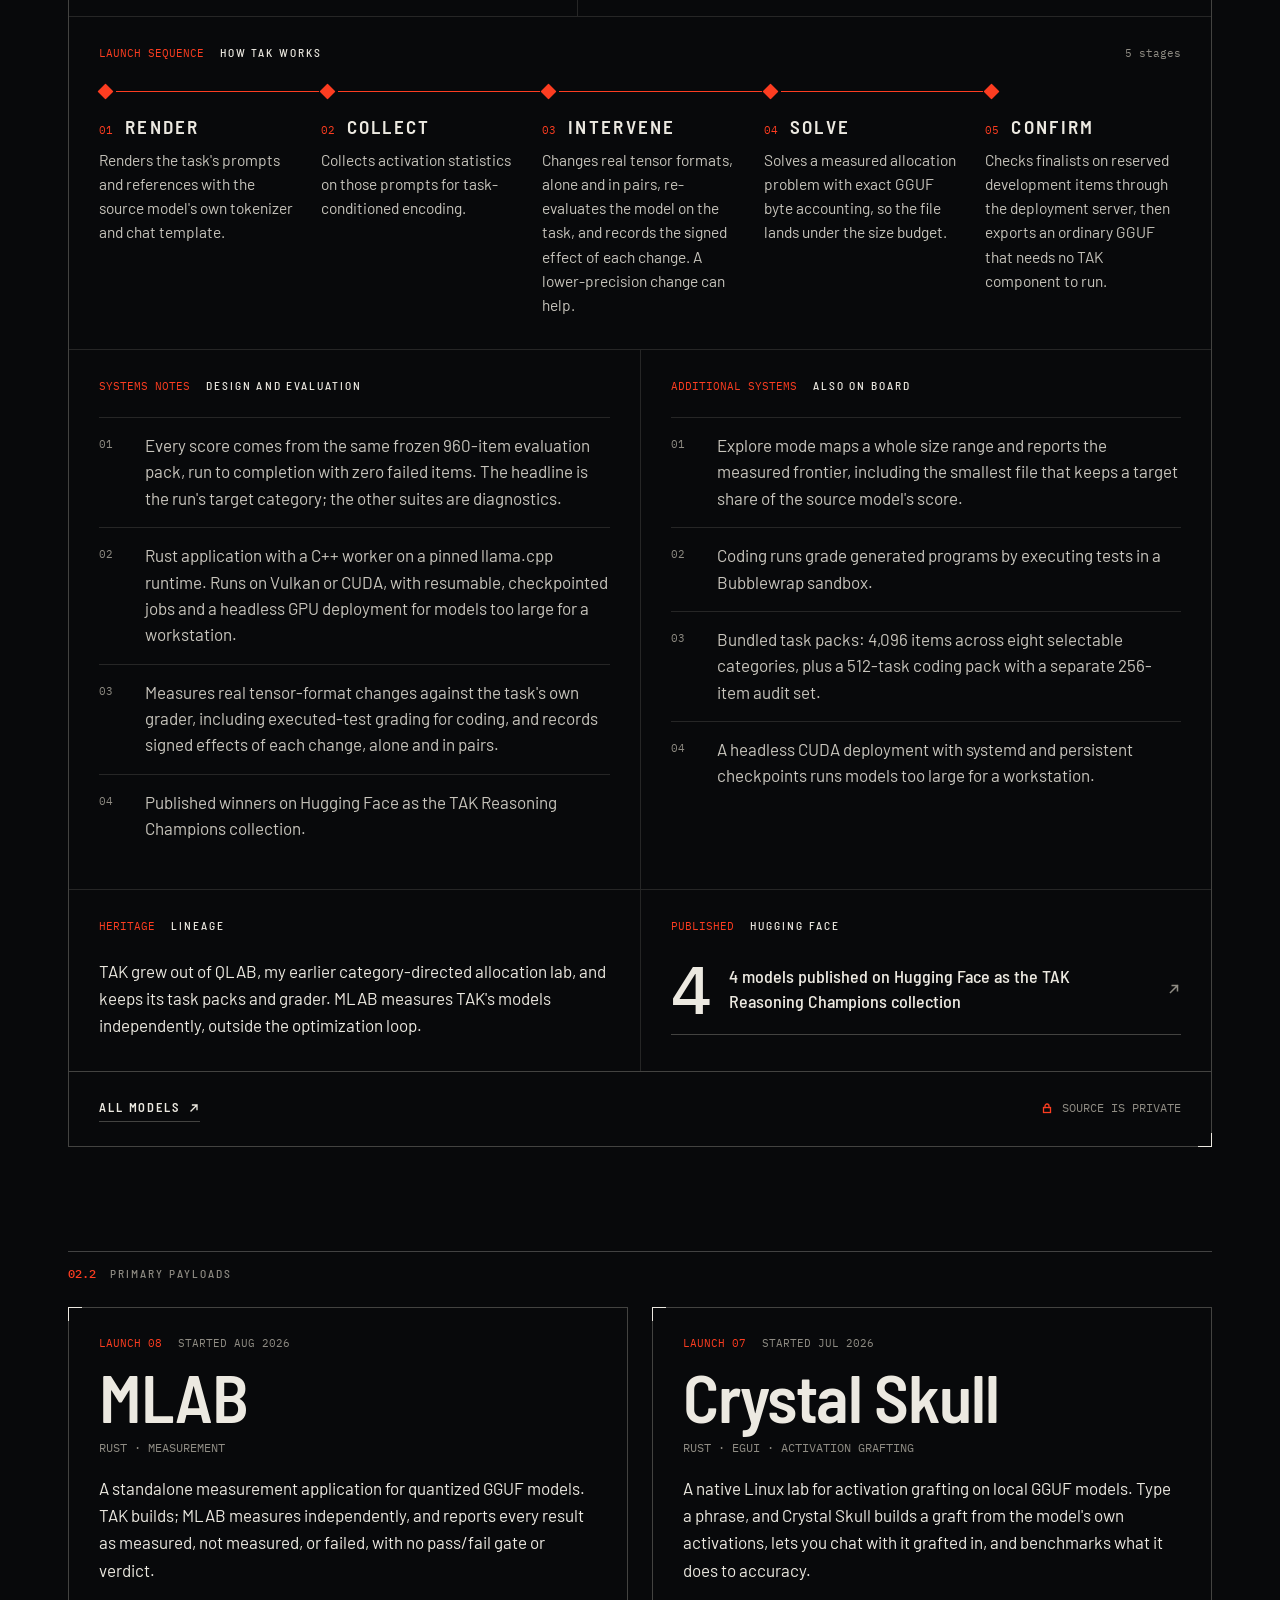
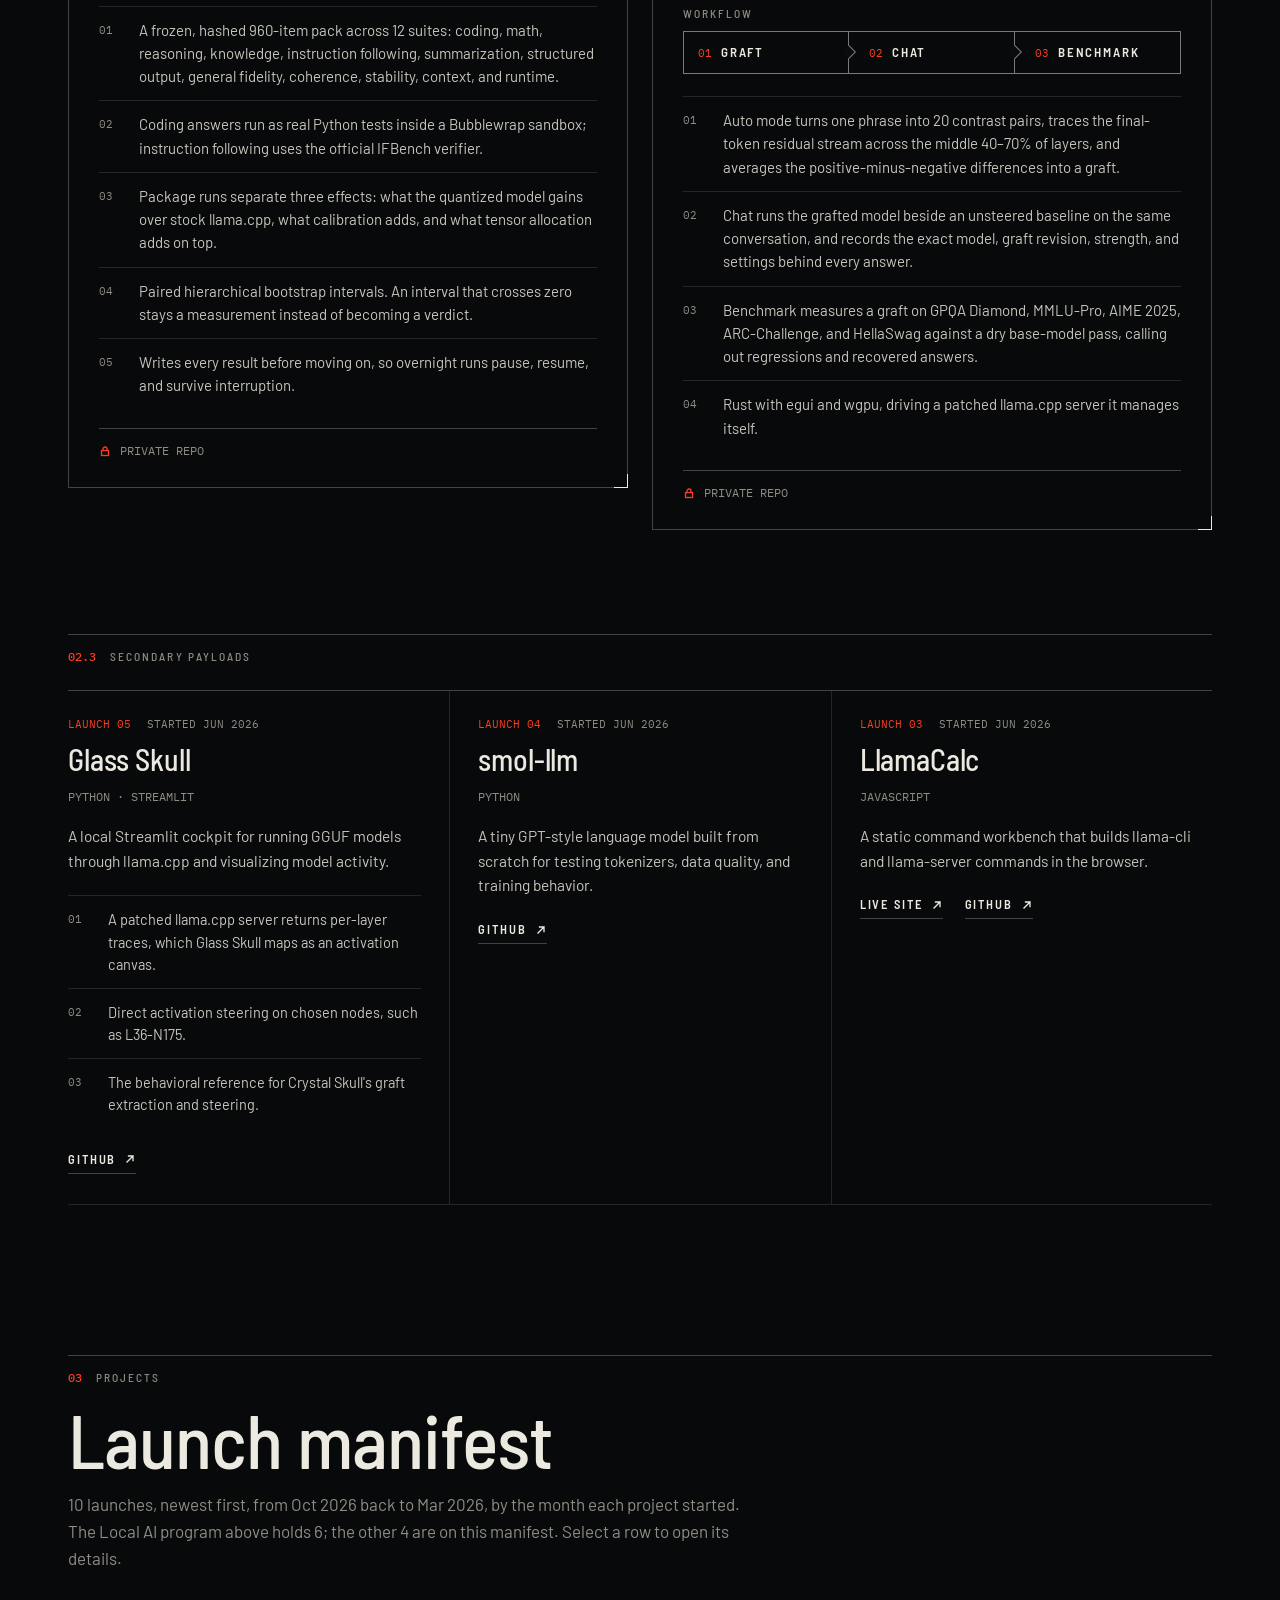
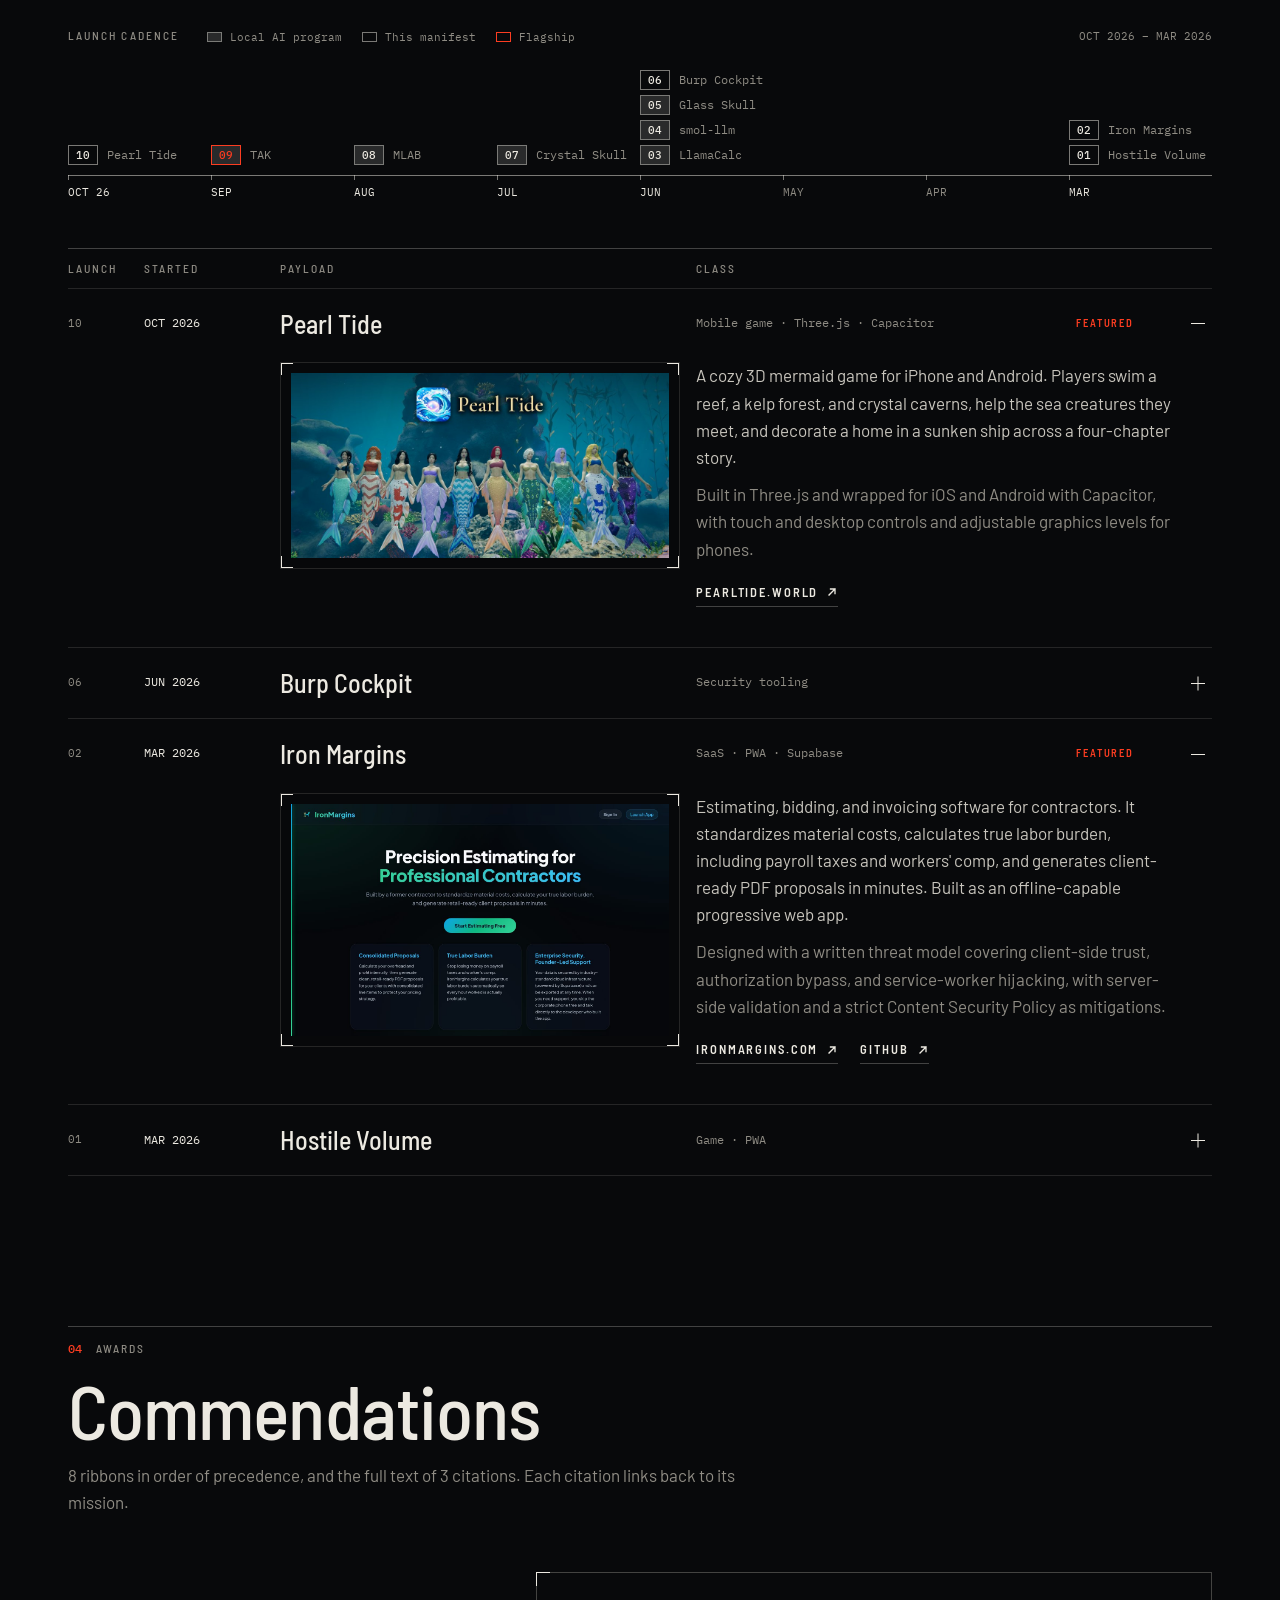
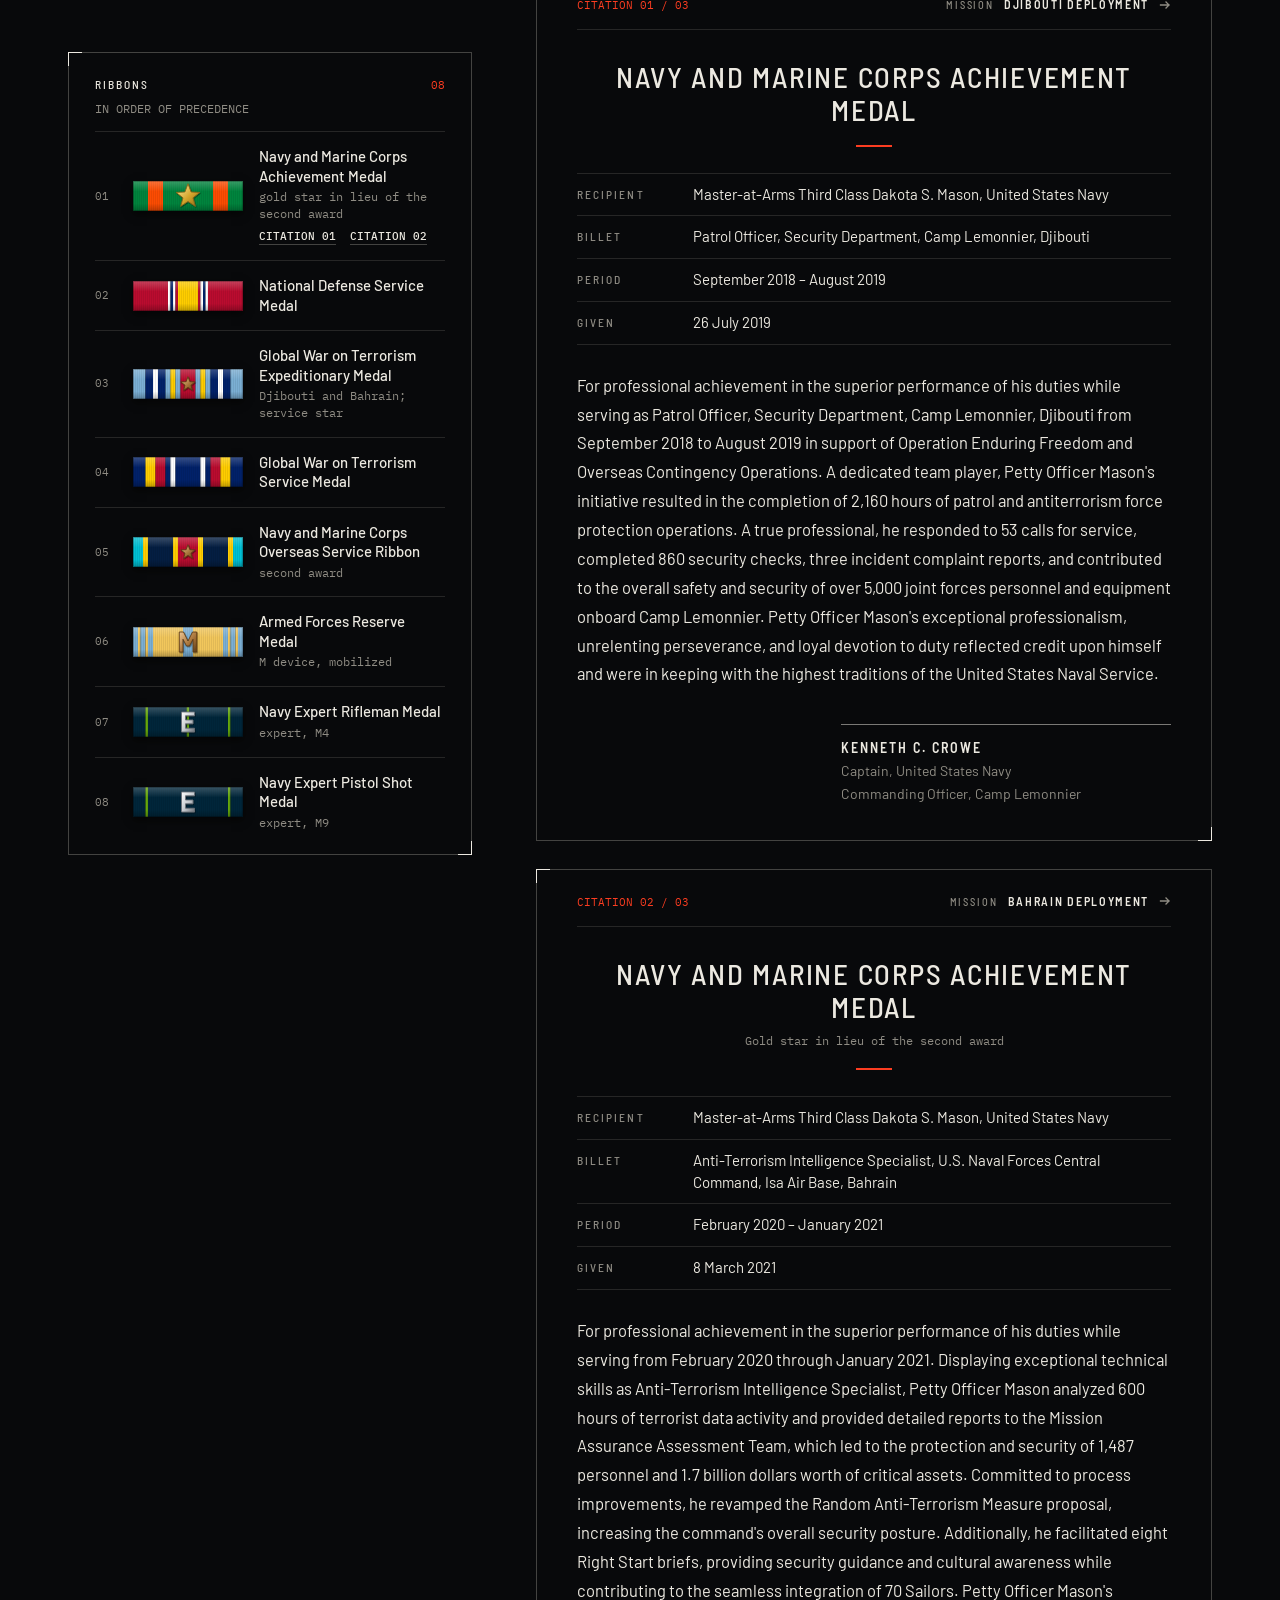
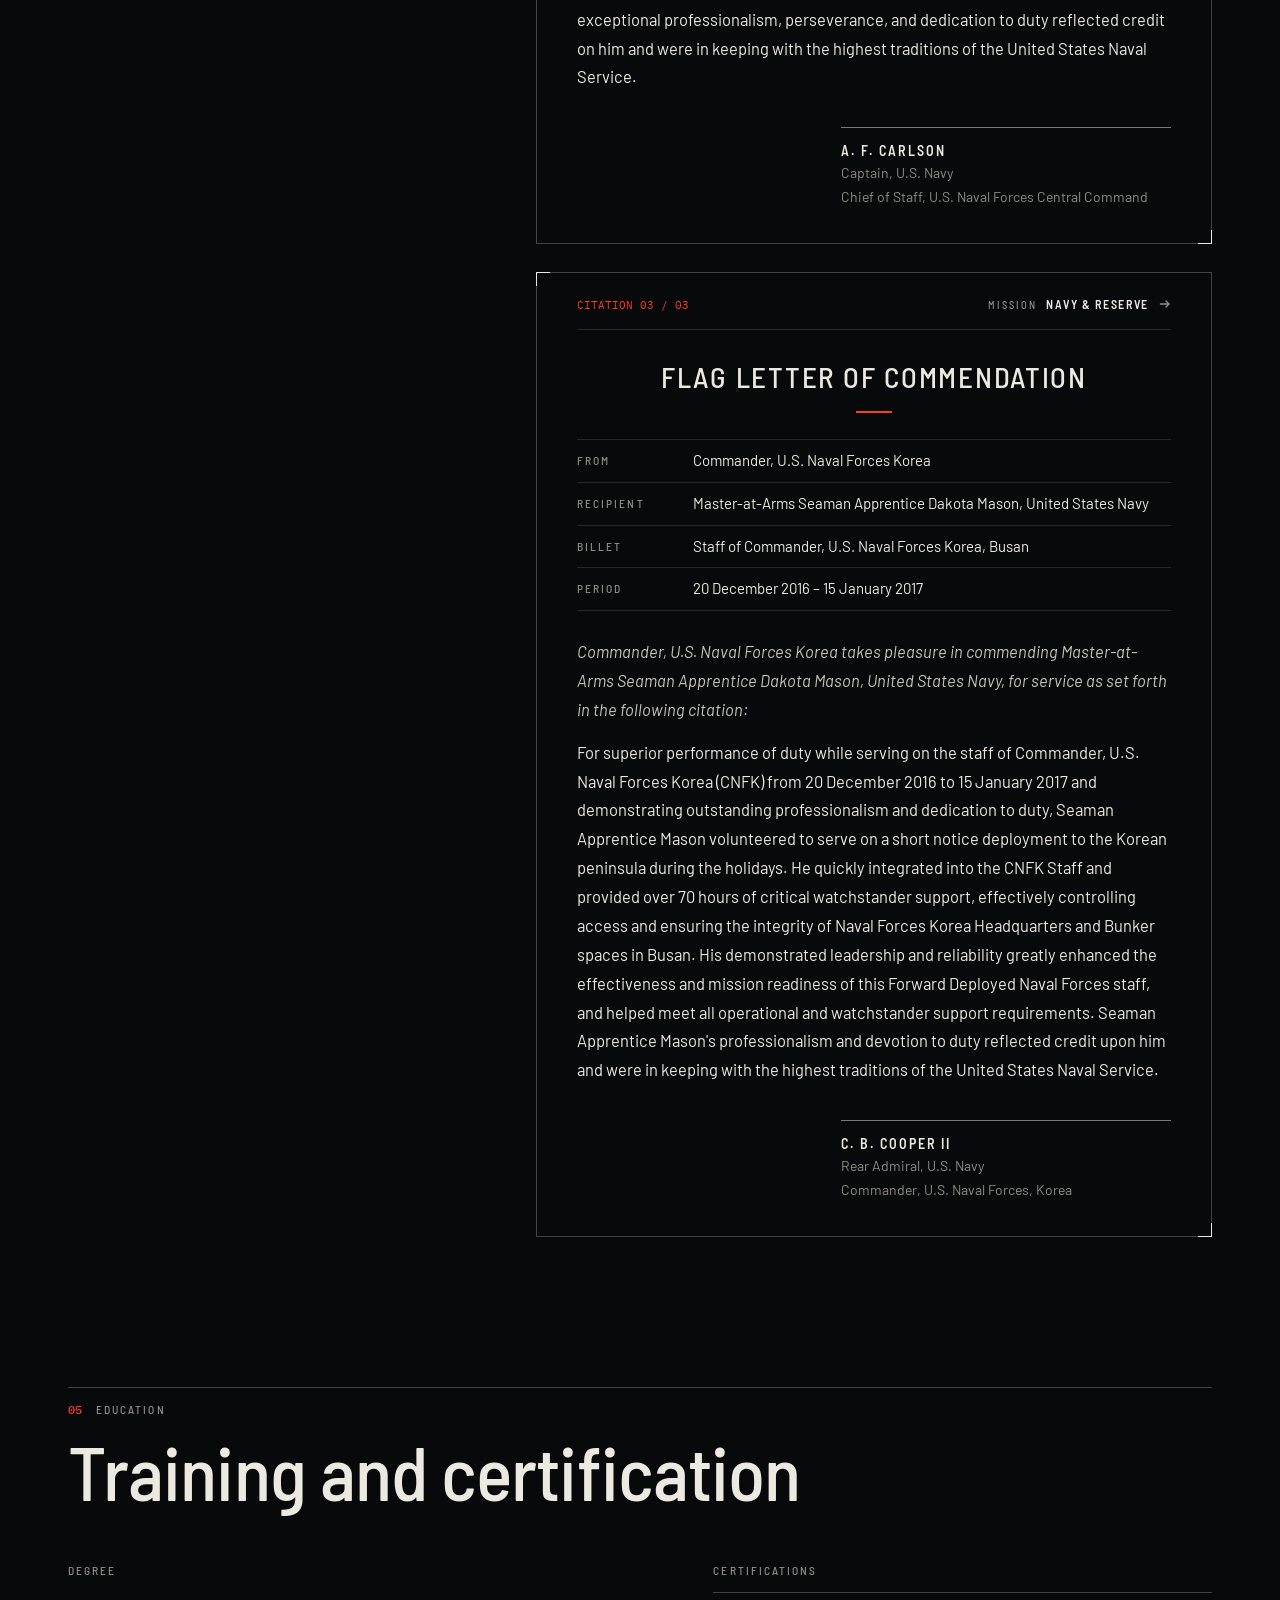
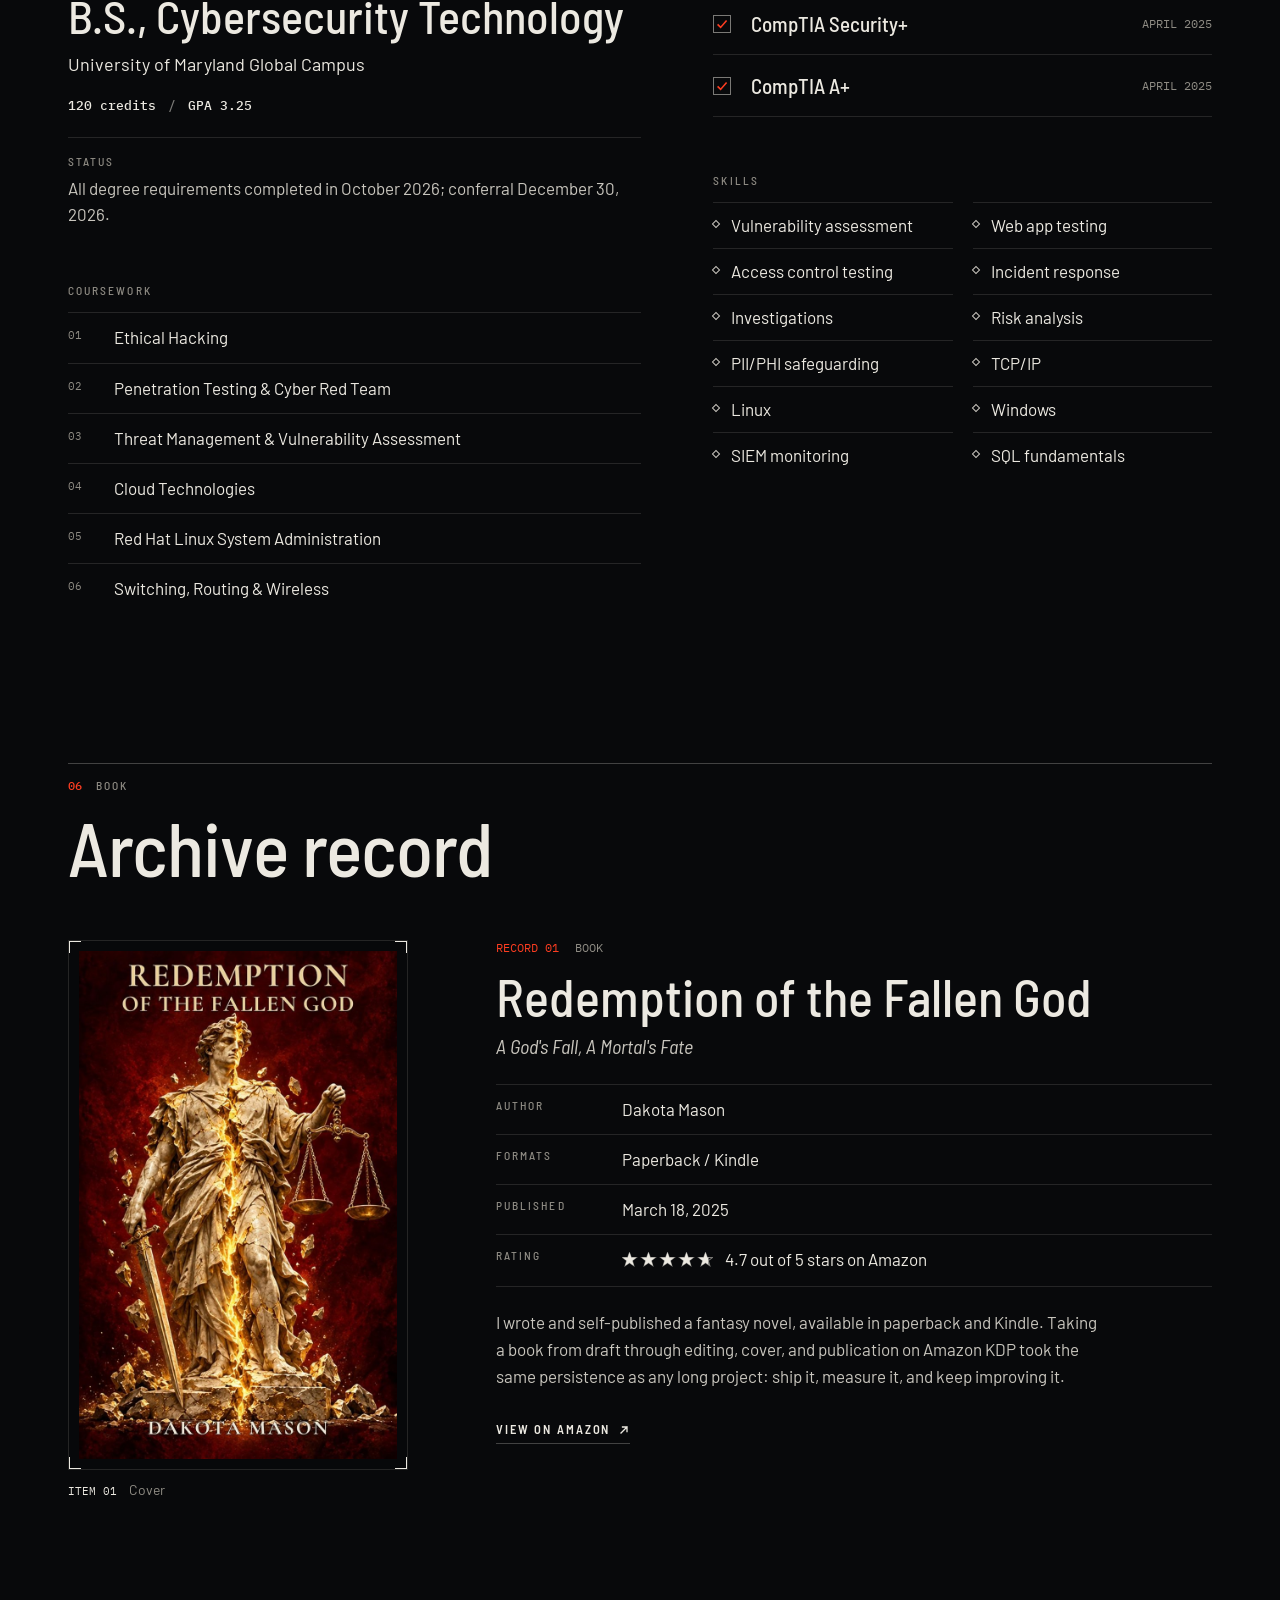
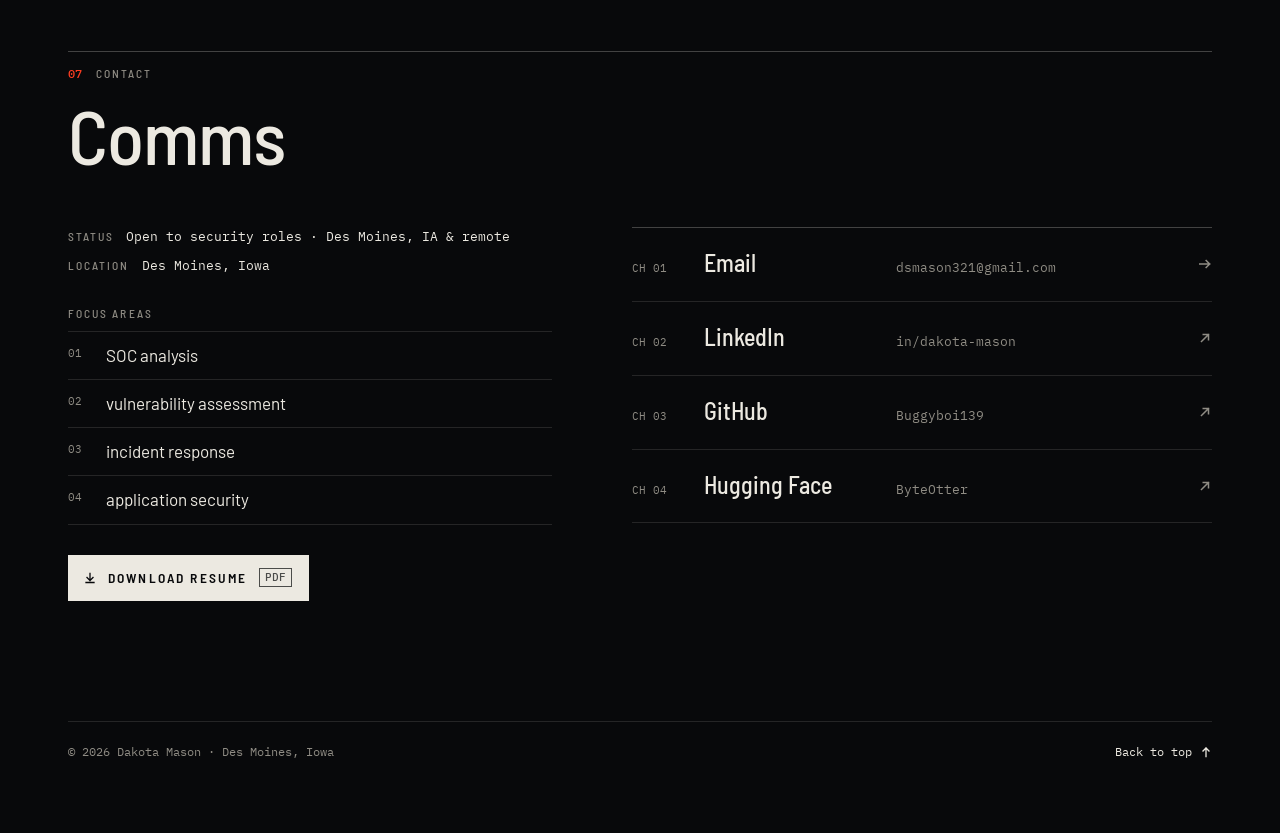
==== commit e33b4deb: "Launch the Space design as the main site Every section renders from assets/js/content.js: missions w" ====
--- a/index.html
+++ b/index.html
@@ -4,478 +4,142 @@
 <meta charset="utf-8">
 <meta name="viewport" content="width=device-width, initial-scale=1">
 <title>Dakota Mason | Cybersecurity Professional</title>
-<meta name="description" content="Dakota Mason: Navy veteran, former VA police officer, and security researcher with two CVEs. Security+ and A+ certified. Des Moines, Iowa.">
+<meta name="description" content="Navy veteran, former federal police officer, and security researcher with two CVEs. I find what's broken, document it clearly, and help get it fixed.">
+<link rel="canonical" href="https://dakota-mason.com/">
+<meta property="og:type" content="website">
 <meta property="og:title" content="Dakota Mason | Cybersecurity Professional">
-<meta property="og:description" content="Navy veteran, former VA police officer, and security researcher with two CVEs.">
+<meta property="og:description" content="Navy veteran, former federal police officer, and security researcher with two CVEs.">
 <meta property="og:image" content="https://dakota-mason.com/assets/img/avatar.jpg">
 <meta property="og:url" content="https://dakota-mason.com/">
+<meta name="twitter:card" content="summary">
+<meta name="color-scheme" content="dark">
+<meta name="theme-color" content="#08090b">
 <link rel="icon" href="assets/favicon.png">
 <link rel="preconnect" href="https://fonts.googleapis.com">
 <link rel="preconnect" href="https://fonts.gstatic.com" crossorigin>
-<link href="https://fonts.googleapis.com/css2?family=Inter:wght@400;500;600;700;800&family=JetBrains+Mono:wght@500&display=swap" rel="stylesheet">
-<style>
-:root{
-  --bg:#070b14;--bg2:#0c1322;--card:#101a2c;--card2:#14203a;--line:#1f2d4a;
-  --text:#e7edf7;--muted:#9aa8c1;--dim:#6b7a96;
-  --accent:#38e1c6;--accent2:#5b8cff;--gold:#f5c451;--maroon:#b3364f;
-  --radius:18px;--max:1180px;
-}
-*{box-sizing:border-box}
-html{scroll-behavior:smooth}
-body{margin:0;background:var(--bg);color:var(--text);font:16px/1.65 Inter,system-ui,sans-serif;-webkit-font-smoothing:antialiased}
-a{color:var(--accent);text-decoration:none}
-a:hover{text-decoration:underline}
-img{max-width:100%;display:block}
-.wrap{max-width:var(--max);margin:0 auto;padding:0 20px}
-.mono{font-family:"JetBrains Mono",monospace}
-
-/* Hero */
-.hero{position:relative;overflow:hidden;border-bottom:1px solid var(--line);
-  background:radial-gradient(900px 500px at 85% -10%,rgba(91,140,255,.22),transparent 60%),
-             radial-gradient(700px 420px at 0% 110%,rgba(56,225,198,.16),transparent 60%),var(--bg)}
-.hero::before{content:"";position:absolute;inset:0;opacity:.35;pointer-events:none;
-  background-image:linear-gradient(var(--line) 1px,transparent 1px),linear-gradient(90deg,var(--line) 1px,transparent 1px);
-  background-size:44px 44px;mask-image:radial-gradient(ellipse at 70% 30%,#000 10%,transparent 70%)}
-.hero .wrap{position:relative;display:grid;grid-template-columns:1fr auto;gap:48px;align-items:center;padding-top:72px;padding-bottom:64px}
-.eyebrow{display:inline-flex;align-items:center;gap:8px;font:500 13px "JetBrains Mono",monospace;color:var(--accent);
-  background:rgba(56,225,198,.08);border:1px solid rgba(56,225,198,.25);padding:6px 12px;border-radius:999px}
-.eyebrow .dot{width:8px;height:8px;border-radius:50%;background:var(--accent);box-shadow:0 0 12px var(--accent);animation:pulse 2s infinite}
-@keyframes pulse{50%{opacity:.35}}
-h1{font-size:clamp(40px,6vw,68px);line-height:1.04;margin:18px 0 12px;letter-spacing:-.03em;font-weight:800}
-h1 .grad{background:linear-gradient(90deg,var(--accent),var(--accent2));-webkit-background-clip:text;background-clip:text;color:transparent}
-.lede{font-size:clamp(17px,2vw,20px);color:var(--muted);max-width:640px;margin:0 0 26px}
-.typed{color:var(--text);font-weight:600}
-.typed::after{content:"▍";color:var(--accent);margin-left:2px;animation:pulse 1s steps(1) infinite}
-.links{display:flex;flex-wrap:wrap;gap:10px}
-.btn{display:inline-flex;align-items:center;gap:8px;padding:11px 16px;border-radius:12px;font-weight:600;font-size:15px;
-  border:1px solid var(--line);background:var(--card);color:var(--text);transition:.2s}
-.btn:hover{text-decoration:none;border-color:var(--accent);transform:translateY(-2px);box-shadow:0 8px 24px rgba(56,225,198,.12)}
-.btn.primary{background:linear-gradient(90deg,var(--accent),var(--accent2));color:#04121a;border:0}
-.btn svg{width:18px;height:18px;fill:currentColor}
-.portrait{position:relative;width:300px;aspect-ratio:1;border-radius:28px;padding:4px;
-  background:linear-gradient(135deg,var(--accent),var(--accent2),var(--maroon))}
-.portrait img{width:100%;height:100%;object-fit:cover;border-radius:24px}
-.portrait .badge{position:absolute;bottom:-14px;left:50%;transform:translateX(-50%);white-space:nowrap;
-  background:var(--card2);border:1px solid var(--line);padding:6px 14px;border-radius:999px;font-size:13px;color:var(--muted)}
-.stats{display:grid;grid-template-columns:repeat(4,1fr);gap:14px;margin-top:44px}
-.stat{background:rgba(16,26,44,.7);border:1px solid var(--line);border-radius:14px;padding:16px 18px;backdrop-filter:blur(6px)}
-.stat b{display:block;font-size:28px;letter-spacing:-.02em}
-.stat span{color:var(--muted);font-size:14px}
-
-/* Tabs */
-.shell{display:grid;grid-template-columns:250px 1fr;gap:32px;padding:48px 20px 80px;max-width:var(--max);margin:0 auto}
-.tabs{position:sticky;top:20px;align-self:start;display:flex;flex-direction:column;gap:6px}
-.tabs .label{font:500 12px "JetBrains Mono",monospace;color:var(--dim);text-transform:uppercase;letter-spacing:.12em;margin:14px 10px 6px}
-.tab{all:unset;cursor:pointer;display:flex;flex-direction:column;padding:11px 14px;border-radius:12px;border:1px solid transparent;transition:.15s}
-.tab strong{font-size:15px;font-weight:600}
-.tab small{color:var(--dim);font-size:12.5px}
-.tab:hover{background:var(--bg2)}
-.tab[aria-selected="true"]{background:var(--card);border-color:var(--line);box-shadow:inset 3px 0 0 var(--accent)}
-.tab:focus-visible{outline:2px solid var(--accent);outline-offset:2px}
-.panel{display:none;animation:fade .35s ease}
-.panel.active{display:block}
-@keyframes fade{from{opacity:0;transform:translateY(8px)}to{opacity:1;transform:none}}
-
-/* Panel content */
-.role{display:grid;grid-template-columns:1.1fr .9fr;gap:28px;align-items:start}
-.role.wide{grid-template-columns:1fr}
-.kicker{font:500 13px "JetBrains Mono",monospace;color:var(--accent)}
-h2{font-size:clamp(28px,3.4vw,38px);line-height:1.15;margin:6px 0 10px;letter-spacing:-.02em}
-h3{font-size:18px;margin:28px 0 10px}
-.meta{display:flex;flex-wrap:wrap;gap:8px;margin:0 0 18px}
-.pill{font-size:13px;color:var(--muted);background:var(--bg2);border:1px solid var(--line);padding:4px 10px;border-radius:999px}
-.pill.award{color:var(--gold);border-color:rgba(245,196,81,.35);background:rgba(245,196,81,.07)}
-p{margin:0 0 14px;color:#cdd6e6}
-ul.points{list-style:none;padding:0;margin:0}
-ul.points li{position:relative;padding:10px 0 10px 28px;border-bottom:1px dashed var(--line);color:#cdd6e6}
-ul.points li:last-child{border-bottom:0}
-ul.points li::before{content:"";position:absolute;left:4px;top:19px;width:10px;height:10px;border-radius:3px;
-  background:linear-gradient(135deg,var(--accent),var(--accent2))}
-.chips{display:flex;flex-wrap:wrap;gap:8px;margin-top:6px}
-.chip{font:500 12.5px "JetBrains Mono",monospace;color:var(--text);background:var(--card2);border:1px solid var(--line);padding:5px 10px;border-radius:8px}
-.photo{position:relative;border-radius:var(--radius);overflow:hidden;border:1px solid var(--line);background:var(--card)}
-.photo img{width:100%;height:auto;max-height:620px;object-fit:cover}
-.photo figcaption{font-size:13px;color:var(--muted);padding:10px 14px;border-top:1px solid var(--line)}
-.card{background:var(--card);border:1px solid var(--line);border-radius:var(--radius);padding:22px}
-.callout{background:linear-gradient(135deg,rgba(56,225,198,.08),rgba(91,140,255,.08));border:1px solid rgba(56,225,198,.25);
-  border-radius:var(--radius);padding:18px 20px;margin:18px 0}
-.callout b{color:var(--accent)}
-
-/* Grids */
-.grid{display:grid;grid-template-columns:repeat(auto-fill,minmax(250px,1fr));gap:16px}
-.proj{display:flex;flex-direction:column;gap:8px;background:var(--card);border:1px solid var(--line);border-radius:16px;padding:18px;transition:.2s}
-.proj:hover{border-color:rgba(56,225,198,.5);transform:translateY(-3px)}
-.proj h4{margin:0;font-size:17px}
-.proj p{font-size:14.5px;margin:0;color:var(--muted)}
-.proj .tag{font:500 11.5px "JetBrains Mono",monospace;color:var(--accent2);text-transform:uppercase;letter-spacing:.08em}
-.proj .go{margin-top:auto;font-size:14px;font-weight:600;display:flex;gap:14px;flex-wrap:wrap}
-.feature{background:var(--card);border:1px solid var(--line);border-radius:var(--radius);padding:24px;margin:22px 0;display:flex;flex-direction:column;gap:10px}
-.feature h3{margin:4px 0 2px;font-size:24px}
-.feature .tag{font:500 11.5px "JetBrains Mono",monospace;color:var(--accent2);text-transform:uppercase;letter-spacing:.08em}
-.feature img{border-radius:12px;border:1px solid var(--line);aspect-ratio:16/8;object-fit:cover;width:100%}
-.feature .go{font-weight:600;display:flex;gap:16px;flex-wrap:wrap;margin-top:auto}
-.feature .muted{color:var(--muted);font-size:14.5px}
-.feature.tak{background:radial-gradient(600px 300px at 100% 0%,rgba(91,140,255,.18),transparent 60%),radial-gradient(500px 260px at 0% 100%,rgba(56,225,198,.12),transparent 60%),var(--card);border-color:rgba(56,225,198,.35)}
-.feature-pair{display:grid;grid-template-columns:1fr 1fr;gap:18px}
-.feature-pair .feature{margin:0}
-.bench{display:grid;grid-template-columns:1.4fr 1fr 1fr;gap:12px;margin:6px 0 8px}
-.bench-card{background:rgba(7,11,20,.55);border:1px solid var(--line);border-radius:14px;padding:16px}
-.bench-card b{display:block;font-size:30px;letter-spacing:-.02em;margin:4px 0;background:linear-gradient(90deg,var(--accent),var(--accent2));-webkit-background-clip:text;background-clip:text;color:transparent}
-.bench-card span:last-child{color:var(--muted);font-size:14px}
-.bench-card strong{color:var(--text)}
-.hero-bench{border-color:rgba(56,225,198,.4)}
-.book{display:grid;grid-template-columns:260px 1fr;gap:28px;align-items:center}
-.book img{border-radius:10px;box-shadow:0 30px 60px rgba(0,0,0,.55),0 0 0 1px var(--line)}
-.timeline{position:relative;margin:8px 0 0;padding-left:22px;border-left:2px solid var(--line)}
-.timeline div{position:relative;margin:0 0 18px}
-.timeline div::before{content:"";position:absolute;left:-29px;top:6px;width:12px;height:12px;border-radius:50%;background:var(--bg);border:2px solid var(--accent)}
-.timeline b{display:block}
-.timeline span{color:var(--muted);font-size:14px}
-
-footer{border-top:1px solid var(--line);color:var(--dim);font-size:14px}
-footer .wrap{display:flex;justify-content:space-between;flex-wrap:wrap;gap:12px;padding:28px 20px}
-
-@media (max-width:900px){
-  .hero .wrap{grid-template-columns:1fr;padding-top:48px}
-  .portrait{width:200px;order:-1}
-  .stats{grid-template-columns:repeat(2,1fr)}
-  .shell{grid-template-columns:1fr;padding-top:24px}
-  .tabs{position:sticky;top:0;z-index:5;flex-direction:row;overflow-x:auto;background:var(--bg);padding:10px 0;margin:0 -20px;padding-left:20px;border-bottom:1px solid var(--line)}
-  .tabs .label{display:none}
-  .tab{flex:0 0 auto}
-  .tab small{display:none}
-  .tab[aria-selected="true"]{box-shadow:inset 0 -3px 0 var(--accent)}
-  .role,.book,.feature-pair,.bench{grid-template-columns:1fr}
-}
-@media (prefers-reduced-motion:reduce){*{animation:none!important;transition:none!important}}
-</style>
+<link rel="stylesheet" href="https://fonts.googleapis.com/css2?family=Barlow:wght@400;500;600&family=Barlow+Semi+Condensed:wght@400;500;600&family=IBM+Plex+Mono:wght@400;500&display=swap">
+<link rel="stylesheet" href="assets/css/space.css">
 </head>
 <body>
+<a class="skip" href="#main">Skip to content</a>
+<canvas id="sky" aria-hidden="true"></canvas>
 
-<header class="hero">
-  <div class="wrap">
-    <div>
-      <span class="eyebrow"><span class="dot"></span>Open to security roles · Des Moines, IA &amp; remote</span>
-      <h1>Dakota Mason<br><span class="grad">Security, end to end.</span></h1>
-      <p class="lede">Navy veteran, former federal police officer, and security researcher with two CVEs. I find what's broken, document it clearly, and help get it fixed. Currently focused on <span class="typed" id="typed">SOC analysis</span></p>
-      <div class="links">
-        <a class="btn primary" href="assets/Dakota-Mason-Resume.pdf" download>
-          <svg viewBox="0 0 24 24"><path d="M12 16l-5-5h3V4h4v7h3l-5 5zm-7 2h14v2H5z"/></svg>Download resume</a>
-        <a class="btn" href="https://www.linkedin.com/in/dakota-mason" target="_blank" rel="noopener">
-          <svg viewBox="0 0 24 24"><path d="M4.98 3.5a2.5 2.5 0 11-.01 5 2.5 2.5 0 01.01-5zM3 9h4v12H3zM9 9h3.8v1.7h.05c.53-1 1.83-2.05 3.77-2.05C20.6 8.65 21 11.3 21 14.7V21h-4v-5.6c0-1.34-.03-3.06-1.86-3.06-1.87 0-2.15 1.46-2.15 2.96V21H9z"/></svg>LinkedIn</a>
-        <a class="btn" href="https://github.com/Buggyboi139" target="_blank" rel="noopener">
-          <svg viewBox="0 0 24 24"><path d="M12 .5a11.5 11.5 0 00-3.64 22.41c.58.1.79-.25.79-.56v-2c-3.2.7-3.88-1.37-3.88-1.37-.53-1.33-1.28-1.69-1.28-1.69-1.05-.72.08-.7.08-.7 1.16.08 1.77 1.19 1.77 1.19 1.03 1.77 2.7 1.26 3.36.96.1-.75.4-1.26.73-1.55-2.55-.29-5.24-1.28-5.24-5.69 0-1.26.45-2.29 1.19-3.1-.12-.29-.52-1.46.11-3.05 0 0 .97-.31 3.17 1.18a11 11 0 015.77 0c2.2-1.49 3.17-1.18 3.17-1.18.63 1.59.23 2.76.11 3.05.74.81 1.19 1.84 1.19 3.1 0 4.42-2.7 5.39-5.26 5.68.41.36.78 1.06.78 2.14v3.17c0 .31.21.67.8.56A11.5 11.5 0 0012 .5z"/></svg>GitHub</a>
-        <a class="btn" href="https://huggingface.co/ByteOtter" target="_blank" rel="noopener">🤗 Hugging Face</a>
-        <a class="btn" href="https://www.amazon.com/dp/B0F1W249XN" target="_blank" rel="noopener">📖 My book</a>
-        <a class="btn" href="mailto:dsmason321@gmail.com">✉ Email</a>
-      </div>
-    </div>
-    <div class="portrait">
-      <img src="assets/img/avatar.jpg" alt="Dakota Mason in a navy suit">
-      <span class="badge">U.S. Navy veteran · 2015–2023</span>
-    </div>
-  </div>
-  <div class="wrap" style="padding-bottom:56px;margin-top:-28px">
-    <div class="stats">
-      <div class="stat"><b>2 CVEs</b><span>from authorized bug bounty research</span></div>
-      <div class="stat"><b>8 years</b><span>U.S. Navy &amp; Navy Reserve</span></div>
-      <div class="stat"><b>$6B+</b><span>in installation assets secured</span></div>
-      <div class="stat"><b>2× NAM</b><span>Navy &amp; Marine Corps Achievement Medals</span></div>
-    </div>
-  </div>
+<header class="bar" id="bar">
+  <a class="brand" href="#top">
+    <svg class="insignia" viewBox="0 0 24 24" aria-hidden="true" focusable="false">
+      <circle cx="12" cy="12" r="10.5" fill="none" stroke="currentColor" stroke-width="1.2"/>
+      <ellipse cx="12" cy="12" rx="10.5" ry="4" transform="rotate(-24 12 12)" fill="none" stroke="currentColor" stroke-width=".9" opacity=".6"/>
+      <circle cx="21.1" cy="8" r="1.9" fill="#fc3d21"/>
+    </svg>
+    <span class="brand-name" data-text="name"></span>
+    <span class="brand-sub">Mission archive</span>
+  </a>
+  <nav class="nav" id="site-nav" aria-label="Sections">
+    <a href="#missions" data-sec="missions">Missions</a>
+    <a href="#ai" data-sec="ai">Local AI</a>
+    <a href="#projects" data-sec="projects">Payloads</a>
+    <a href="#awards" data-sec="awards">Awards</a>
+    <a href="#education" data-sec="education">Training</a>
+    <a href="#book" data-sec="book">Archive</a>
+    <a href="#comms" data-sec="comms">Comms</a>
+  </nav>
+  <a class="bar-resume" data-link="resume"><span class="bar-resume-label">Resume</span><span class="bar-resume-ext">PDF</span></a>
+  <button class="menu-btn" type="button" aria-expanded="false" aria-controls="site-nav"><span class="menu-lines" aria-hidden="true"></span><span class="menu-label">Menu</span></button>
 </header>
 
-<main class="shell">
-  <nav class="tabs" role="tablist" aria-label="Experience">
-    <span class="label">Experience</span>
-    <button class="tab" role="tab" id="t-research" aria-controls="research"><strong>Security Researcher</strong><small>2024 – present</small></button>
-    <button class="tab" role="tab" id="t-va" aria-controls="va"><strong>VA Police</strong><small>2022 – 2024</small></button>
-    <button class="tab" role="tab" id="t-bahrain" aria-controls="bahrain"><strong>Bahrain Deployment</strong><small>2019 – 2021</small></button>
-    <button class="tab" role="tab" id="t-djibouti" aria-controls="djibouti"><strong>Djibouti Deployment</strong><small>2018 – 2019</small></button>
-    <button class="tab" role="tab" id="t-navy" aria-controls="navy"><strong>Navy &amp; Reserve</strong><small>2015 – 2023</small></button>
-    <span class="label">More</span>
-    <button class="tab" role="tab" id="t-projects" aria-controls="projects"><strong>Projects</strong><small>Code, models, sites</small></button>
-    <button class="tab" role="tab" id="t-education" aria-controls="education"><strong>Education &amp; Certs</strong><small>B.S. · Security+ · A+</small></button>
-    <button class="tab" role="tab" id="t-book" aria-controls="book"><strong>Author</strong><small>Published novel</small></button>
-  </nav>
+<main id="main" tabindex="-1">
+  <noscript>
+    <section class="sec">
+      <h1 class="sec-title">Dakota Mason</h1>
+      <p>Cybersecurity Professional. Navy veteran, former federal police officer, and security researcher with two CVEs. Open to security roles in Des Moines, IA and remote.</p>
+      <p><a href="assets/Dakota-Mason-Resume.pdf">Download resume (PDF)</a> · <a href="https://www.linkedin.com/in/dakota-mason">LinkedIn</a> · <a href="https://github.com/Buggyboi139">GitHub</a> · <a href="https://huggingface.co/ByteOtter">Hugging Face</a> · <a href="mailto:dsmason321@gmail.com">Email</a></p>
+    </section>
+  </noscript>
+  <section class="hero" id="top" aria-labelledby="hero-name">
+    <div class="hero-id" id="hero-id"></div>
+    <div class="hero-plot" id="hero-plot">
+      <div class="plot" id="plot"></div>
+      <div class="readout" id="readout" aria-hidden="true"></div>
+      <ol class="flightlog" id="flightlog" aria-label="Career milestones"></ol>
+    </div>
+    <div class="telemetry" id="telemetry"></div>
+  </section>
 
-  <div>
-    <!-- Security research -->
-    <section class="panel" id="research" role="tabpanel" aria-labelledby="t-research">
-      <div class="role">
-        <div>
-          <span class="kicker">June 2024 – Present · Des Moines, IA</span>
-          <h2>Independent Security Researcher</h2>
-          <div class="meta"><span class="pill">Self-employed</span><span class="pill">Bugcrowd</span><span class="pill">HackerOne</span><span class="pill award">2 CVEs assigned</span></div>
-          <p>After leaving the VA, I went all in on cybersecurity: full-time study for my B.S. alongside authorized bug bounty work on Bugcrowd and HackerOne. I test web applications inside each program's published scope, looking for the places where an application trusts the wrong person.</p>
-          <div class="callout"><b>Two CVEs.</b> I found two broken-access-control (IDOR) vulnerabilities that were assigned CVEs. My write-ups documented reproduction steps and impact clearly enough for the vendors to fix them, and both findings paid bounties.</div>
-          <h3>What the work looks like</h3>
-          <ul class="points">
-            <li>Reconnaissance, manual web application testing, and authorization-boundary testing within each program's scope.</li>
-            <li>Investigating cross-site scripting (XSS) and server-side request forgery (SSRF) findings, with reports that describe impact and repeatable steps.</li>
-            <li>Building Burp Cockpit, a Burp Suite extension that adds AI-assisted analysis to web security testing.</li>
-            <li>Running a Linux home lab: building and troubleshooting systems, and evaluating local AI models.</li>
-            <li>Building TAK, a Rust and C++ model-quantization tool whose published models beat a leading quantizer at the same file size (see Projects).</li>
-          </ul>
-          <h3>Tools</h3>
-          <div class="chips"><span class="chip">Burp Suite</span><span class="chip">Nmap</span><span class="chip">Nessus</span><span class="chip">Greenbone</span><span class="chip">AWS</span><span class="chip">Linux</span><span class="chip">Python</span><span class="chip">Git</span><span class="chip">Rust</span><span class="chip">C++</span></div>
-        </div>
-        <figure class="photo" style="margin:0">
-          <img src="assets/img/headshot.jpg" alt="Dakota Mason">
-          <figcaption>Former Navy Secret clearance · CompTIA Security+ and A+</figcaption>
-        </figure>
+  <section class="sec missions" id="missions" aria-labelledby="missions-title">
+    <header class="sec-head">
+      <p class="sec-index"><span class="sec-no">01</span><span class="sec-kicker">Experience</span></p>
+      <h2 class="sec-title" id="missions-title">Missions</h2>
+      <p class="sec-sub" id="missions-sub"></p>
+    </header>
+    <div class="patches" id="patches" role="tablist" aria-label="Missions"></div>
+    <div class="dossiers" id="dossiers"></div>
+  </section>
+
+  <section class="sec lab" id="ai" aria-labelledby="ai-title">
+    <header class="sec-head lab-head">
+      <p class="sec-index"><span class="sec-no">02</span><span class="sec-kicker">Program</span></p>
+      <div class="lab-title">
+        <h2 class="sec-title" id="ai-title"></h2>
+        <p class="sec-sub" id="ai-sub"></p>
       </div>
-    </section>
+      <div class="lab-lede" id="ai-lede"></div>
+    </header>
+    <article class="tak" id="tak" aria-labelledby="tak-title"></article>
+    <div class="lab-bay" id="lab-bay"></div>
+  </section>
 
-    <!-- VA -->
-    <section class="panel" id="va" role="tabpanel" aria-labelledby="t-va">
-      <div class="role">
-        <div>
-          <span class="kicker">September 2022 – June 2024 · Des Moines, IA</span>
-          <h2>Senior Police Officer, GS-0083-07</h2>
-          <div class="meta"><span class="pill">Department of Veterans Affairs</span><span class="pill">Veterans Health Administration</span><span class="pill">Federal law enforcement</span></div>
-          <p>As a federal police officer at the Des Moines VA medical center, I protected veterans, staff, and the sensitive information a hospital runs on. The job was part patrol, part investigator, and part access-control gatekeeper, and every part of it ran on careful documentation.</p>
-          <h3>Investigations</h3>
-          <ul class="points">
-            <li>Led investigations from complaint review through fact-finding, interviews, evidence handling, and reports for legal or administrative review.</li>
-            <li>Handled cases involving government laptops and more than $50,000 in government property.</li>
-            <li>Investigated online abuse, harassment, and misuse of government property; interviewed subjects, victims, and witnesses and weighed conflicting accounts to reach supported findings.</li>
-          </ul>
-          <h3>Protection and response</h3>
-          <ul class="points">
-            <li>Enforced access controls and identity verification in restricted areas of the medical center.</li>
-            <li>Safeguarded PII and PHI under VA privacy requirements.</li>
-            <li>Responded to high-risk incidents, made arrests, and coordinated with federal, state, and local agencies.</li>
-          </ul>
-          <h3>Why it matters for security</h3>
-          <p>Incident response, chain of custody, insider-threat awareness, and writing findings that hold up to review: the same habits a SOC depends on.</p>
-        </div>
-        <figure class="photo" style="margin:0">
-          <img src="assets/img/va.jpg" alt="Dakota Mason in VA police uniform" loading="lazy">
-          <figcaption>On duty at the VA, 2024</figcaption>
-        </figure>
-      </div>
-    </section>
+  <section class="sec payloads" id="projects" aria-labelledby="projects-title">
+    <header class="sec-head">
+      <p class="sec-index"><span class="sec-no">03</span><span class="sec-kicker">Projects</span></p>
+      <h2 class="sec-title" id="projects-title">Launch manifest</h2>
+      <p class="sec-sub" id="projects-sub"></p>
+    </header>
+    <figure class="cadence" id="cadence"></figure>
+    <div class="manifest" id="manifest"></div>
+  </section>
 
-    <!-- Bahrain -->
-    <section class="panel" id="bahrain" role="tabpanel" aria-labelledby="t-bahrain">
-      <div class="role">
-        <div>
-          <span class="kicker">December 2019 – April 2021 · Isa Air Base, Bahrain</span>
-          <h2>Physical Security &amp; Intelligence Specialist</h2>
-          <div class="meta"><span class="pill">U.S. Navy</span><span class="pill">MA2 (E-5)</span><span class="pill">Deployment</span><span class="pill award">Navy &amp; Marine Corps Achievement Medal</span></div>
-          <p>In Bahrain I owned physical-security responsibility for an installation holding more than $6 billion in assets. The work was risk management in the real world: find the gaps before someone else does, prioritize them, and brief leadership on what to fix first.</p>
-          <h3>Assessment and risk</h3>
-          <ul class="points">
-            <li>Conducted vulnerability assessments, security audits, and risk analysis for installation assets valued at more than $6 billion.</li>
-            <li>Prepared intelligence and security briefings for senior installation leadership, turning incoming threat information into concise, actionable priorities.</li>
-            <li>Handled classified information.</li>
-          </ul>
-          <h3>Leading projects and people</h3>
-          <ul class="points">
-            <li>Managed security infrastructure, lock, and key-control projects from planning through completion.</li>
-            <li>Trained more than 150 personnel.</li>
-            <li>Received a Navy and Marine Corps Achievement Medal.</li>
-          </ul>
-        </div>
-        <figure class="photo" style="margin:0">
-          <img src="assets/img/bahrain.jpg" alt="Dakota Mason in uniform in Bahrain" loading="lazy">
-          <figcaption>Isa Air Base, Bahrain, November 2020</figcaption>
-        </figure>
-      </div>
-    </section>
+  <section class="sec awards" id="awards" aria-labelledby="awards-title">
+    <header class="sec-head">
+      <p class="sec-index"><span class="sec-no">04</span><span class="sec-kicker">Awards</span></p>
+      <h2 class="sec-title" id="awards-title">Commendations</h2>
+      <p class="sec-sub" id="awards-sub"></p>
+    </header>
+    <div class="aw-body" id="aw-body"></div>
+  </section>
 
-    <!-- Djibouti -->
-    <section class="panel" id="djibouti" role="tabpanel" aria-labelledby="t-djibouti">
-      <div class="role wide">
-        <figure class="photo" style="margin:0 0 24px">
-          <img src="assets/img/djibouti.jpg" alt="Dakota Mason in uniform in the Djibouti desert with camels" loading="lazy" style="max-height:460px">
-          <figcaption>Djibouti, May 2019</figcaption>
-        </figure>
-        <div>
-          <span class="kicker">August 2018 – October 2019 · Camp Lemonnier, Djibouti</span>
-          <h2>Patrol Supervisor &amp; Master-at-Arms</h2>
-          <div class="meta"><span class="pill">U.S. Navy</span><span class="pill">MA3 (E-4)</span><span class="pill">Combat deployment</span><span class="pill award">Navy &amp; Marine Corps Achievement Medal</span></div>
-          <p>Camp Lemonnier is a forward-deployed joint installation in the Horn of Africa. I supervised the patrol and access-control operations that kept it secure, and led sailors in an environment where the threat was real.</p>
-          <ul class="points">
-            <li>Supervised personnel in patrol and access-control operations at a forward-deployed joint installation.</li>
-            <li>Served as incident commander during an emergency response.</li>
-            <li>Received a Navy and Marine Corps Achievement Medal.</li>
-          </ul>
-        </div>
-      </div>
-    </section>
+  <section class="sec training" id="education" aria-labelledby="education-title">
+    <header class="sec-head">
+      <p class="sec-index"><span class="sec-no">05</span><span class="sec-kicker">Education</span></p>
+      <h2 class="sec-title" id="education-title">Training and certification</h2>
+    </header>
+    <div class="training-body" id="training"></div>
+  </section>
 
-    <!-- Navy -->
-    <section class="panel" id="navy" role="tabpanel" aria-labelledby="t-navy">
-      <div class="role">
-        <div>
-          <span class="kicker">September 2015 – September 2023</span>
-          <h2>Master-at-Arms, U.S. Navy &amp; Navy Reserve</h2>
-          <div class="meta"><span class="pill">Force protection</span><span class="pill">Former Secret clearance</span><span class="pill">Honorable service</span></div>
-          <p>Master-at-Arms is the Navy's security and law enforcement rating. Eight years in it, active and reserve, built the foundation everything else stands on: protect people and assets, control who gets in, and watch for threats from the inside as well as the outside.</p>
-          <ul class="points">
-            <li>Force protection, access control, and physical security across multiple operational facilities.</li>
-            <li>Insider-threat protocols and enforcement.</li>
-            <li>Reserve service in Des Moines through September 2023.</li>
-          </ul>
-          <h3>Service timeline</h3>
-          <div class="timeline">
-            <div><b>2015</b><span>Enlisted as a Master-at-Arms</span></div>
-            <div><b>2018 – 2019</b><span>Camp Lemonnier, Djibouti · MA3</span></div>
-            <div><b>2019 – 2021</b><span>Isa Air Base, Bahrain · MA2</span></div>
-            <div><b>2021 – 2023</b><span>Navy Reserve, Des Moines</span></div>
-          </div>
-        </div>
-        <figure class="photo" style="margin:0">
-          <img src="assets/img/navy.jpg" alt="Dakota Mason in Navy khaki uniform, 2015" loading="lazy">
-          <figcaption>Early in my Navy career, 2015</figcaption>
-        </figure>
-      </div>
-    </section>
+  <section class="sec archive" id="book" aria-labelledby="book-title">
+    <header class="sec-head">
+      <p class="sec-index"><span class="sec-no">06</span><span class="sec-kicker">Book</span></p>
+      <h2 class="sec-title" id="book-title">Archive record</h2>
+    </header>
+    <div class="rec" id="record"></div>
+  </section>
 
-    <!-- Projects -->
-    <section class="panel" id="projects" role="tabpanel" aria-labelledby="t-projects">
-      <span class="kicker">Things I've built</span>
-      <h2>Projects</h2>
-      <p>AI model research, production web apps, and security tooling I designed, built, and shipped.</p>
-
-      <article class="feature tak">
-        <div class="feature-head">
-          <span class="tag">Flagship · Rust · C++ · CUDA</span>
-          <h3>TAK: task-aware model quantization</h3>
-          <p>TAK shrinks large language models to a fixed file size while protecting the skill you care about. Instead of compressing every tensor the same way, it measures how each precision change affects a target task, solves for the best allocation under an exact byte budget, and exports a standard GGUF that runs anywhere llama.cpp does. No fine-tuning, no model merging: only smarter precision.</p>
-        </div>
-        <div class="bench">
-          <div class="bench-card hero-bench">
-            <span class="kicker">Qwen3.8-27B · reasoning</span>
-            <b>82.81 vs 77.34</b>
-            <span>TAK beat Unsloth's UD-IQ2_S by <strong>+5.47 points</strong> at the identical 8.37 GB file size, landing within 0.78 points of the 54.7 GB original: <strong>85% smaller</strong> for nearly the same reasoning.</span>
-          </div>
-          <div class="bench-card">
-            <span class="kicker">Gemma 4 E4B · reasoning</span>
-            <b>+14.06</b>
-            <span>points over Unsloth UD-IQ2_M, with a 9% smaller file</span>
-          </div>
-          <div class="bench-card">
-            <span class="kicker">Qwen3.5-4B · reasoning</span>
-            <b>+11.72</b>
-            <span>points over Unsloth UD-IQ2_M at the same size</span>
-          </div>
-        </div>
-        <ul class="points">
-          <li>Every score comes from the same frozen 960-item evaluation pack, run to completion with zero failed items. The headline is the run's target category; the other suites are diagnostics.</li>
-          <li>Rust application with a C++ worker on a pinned llama.cpp runtime. Runs on Vulkan or CUDA, with resumable, checkpointed jobs and a headless GPU deployment for models too large for a workstation.</li>
-          <li>Measures real tensor-format changes against the task's own grader, including executed-test grading for coding, and records signed effects of each change, alone and in pairs.</li>
-          <li>Published winners on Hugging Face as the TAK Reasoning Champions collection.</li>
-        </ul>
-        <div class="go"><a href="https://huggingface.co/collections/ByteOtter/tak-reasoning-champions-6a9f09c206557492a82905f3" target="_blank" rel="noopener">TAK Reasoning Champions →</a><a href="https://huggingface.co/ByteOtter" target="_blank" rel="noopener">All models →</a><span style="color:var(--dim)">Source is private</span></div>
-      </article>
-
-      <div class="feature-pair">
-        <article class="feature">
-          <img src="assets/img/ironmargins.jpg" alt="Iron Margins home page" loading="lazy">
-          <span class="tag">SaaS · PWA · Supabase</span>
-          <h3>Iron Margins</h3>
-          <p>Estimating, bidding, and invoicing software for contractors. It standardizes material costs, calculates true labor burden, including payroll taxes and workers' comp, and generates client-ready PDF proposals in minutes. Built as an offline-capable progressive web app.</p>
-          <p class="muted">Designed with a written threat model covering client-side trust, authorization bypass, and service-worker hijacking, with server-side validation and a strict Content Security Policy as mitigations.</p>
-          <div class="go"><a href="https://ironmargins.com" target="_blank" rel="noopener">ironmargins.com →</a><a href="https://github.com/Buggyboi139/ironmargins" target="_blank" rel="noopener">GitHub →</a></div>
-        </article>
-        <article class="feature">
-          <img src="assets/img/pearltide.jpg" alt="Pearl Tide game art" loading="lazy">
-          <span class="tag">Mobile game · Three.js · Capacitor</span>
-          <h3>Pearl Tide</h3>
-          <p>A cozy 3D mermaid game for iPhone and Android. Players swim a reef, a kelp forest, and crystal caverns, help the sea creatures they meet, and decorate a home in a sunken ship across a four-chapter story.</p>
-          <p class="muted">Built in Three.js and wrapped for iOS and Android with Capacitor, with touch and desktop controls and adjustable graphics levels for phones.</p>
-          <div class="go"><a href="https://pearltide.world/" target="_blank" rel="noopener">pearltide.world →</a></div>
-        </article>
-      </div>
-
-      <h3>More projects</h3>
-      <div class="grid">
-        <div class="proj"><span class="tag">Security tooling</span><h4>Burp Cockpit</h4><p>A Burp Suite extension that adds AI-assisted analysis to web security testing.</p><div class="go"><span style="color:var(--dim)">Private repo</span></div></div>
-        <div class="proj"><span class="tag">Python</span><h4>Glass Skull</h4><p>A local Streamlit cockpit for running GGUF models through llama.cpp and visualizing model activity.</p><div class="go"><a href="https://github.com/Buggyboi139/glass-skull" target="_blank" rel="noopener">GitHub →</a></div></div>
-        <div class="proj"><span class="tag">Python</span><h4>smol-llm</h4><p>A tiny GPT-style language model built from scratch for testing tokenizers, data quality, and training behavior.</p><div class="go"><a href="https://github.com/Buggyboi139/smol-llm" target="_blank" rel="noopener">GitHub →</a></div></div>
-        <div class="proj"><span class="tag">JavaScript</span><h4>LlamaCalc</h4><p>A static command workbench that builds llama-cli and llama-server commands in the browser.</p><div class="go"><a href="https://llamabuilding.com/" target="_blank" rel="noopener">Live site →</a><a href="https://github.com/Buggyboi139/llamacalc" target="_blank" rel="noopener">GitHub →</a></div></div>
-        <div class="proj"><span class="tag">Game · PWA</span><h4>Hostile Volume</h4><p>A browser game with client-side state management and audio rendering.</p><div class="go"><a href="https://hostilevolume.com" target="_blank" rel="noopener">Play →</a><a href="https://github.com/Buggyboi139/hostilevolume" target="_blank" rel="noopener">GitHub →</a></div></div>
-      </div>
-    </section>
-
-    <!-- Education -->
-    <section class="panel" id="education" role="tabpanel" aria-labelledby="t-education">
-      <span class="kicker">Education &amp; certifications</span>
-      <h2>B.S., Cybersecurity Technology</h2>
-      <div class="meta"><span class="pill">University of Maryland Global Campus</span><span class="pill">120 credits</span><span class="pill">GPA 3.25</span></div>
-      <p>All degree requirements completed in October 2026; conferral December 30, 2026.</p>
-      <div class="grid" style="margin-top:18px">
-        <div class="card"><span class="kicker">Certification</span><h3 style="margin:6px 0 4px">CompTIA Security+</h3><p style="margin:0;color:var(--muted)">Earned April 2025</p></div>
-        <div class="card"><span class="kicker">Certification</span><h3 style="margin:6px 0 4px">CompTIA A+</h3><p style="margin:0;color:var(--muted)">Earned April 2025</p></div>
-      </div>
-      <h3>Relevant coursework</h3>
-      <div class="chips">
-        <span class="chip">Ethical Hacking</span><span class="chip">Penetration Testing &amp; Cyber Red Team</span><span class="chip">Threat Management &amp; Vulnerability Assessment</span>
-        <span class="chip">Cloud Technologies</span><span class="chip">Red Hat Linux System Administration</span><span class="chip">Switching, Routing &amp; Wireless</span>
-      </div>
-      <h3>Skills</h3>
-      <div class="chips">
-        <span class="chip">Vulnerability assessment</span><span class="chip">Web app testing</span><span class="chip">Access control testing</span><span class="chip">Incident response</span>
-        <span class="chip">Investigations</span><span class="chip">Risk analysis</span><span class="chip">PII/PHI safeguarding</span><span class="chip">TCP/IP</span>
-        <span class="chip">Linux</span><span class="chip">Windows</span><span class="chip">SIEM monitoring</span><span class="chip">SQL fundamentals</span>
-      </div>
-    </section>
-
-    <!-- Book -->
-    <section class="panel" id="book" role="tabpanel" aria-labelledby="t-book">
-      <div class="book">
-        <a href="https://www.amazon.com/dp/B0F1W249XN" target="_blank" rel="noopener"><img src="assets/img/book.jpg" alt="Cover of Redemption of the Fallen God" loading="lazy"></a>
-        <div>
-          <span class="kicker">Published author</span>
-          <h2>Redemption of the Fallen God</h2>
-          <p style="color:var(--muted);font-style:italic">A God's Fall, A Mortal's Fate</p>
-          <p>I wrote and self-published a fantasy novel, available in paperback and Kindle. Taking a book from draft through editing, cover, and publication on Amazon KDP took the same persistence as any long project: ship it, measure it, and keep improving it.</p>
-          <a class="btn primary" href="https://www.amazon.com/dp/B0F1W249XN" target="_blank" rel="noopener">View on Amazon →</a>
-        </div>
-      </div>
-    </section>
-  </div>
+  <section class="sec comms" id="comms" aria-labelledby="comms-title">
+    <header class="sec-head">
+      <p class="sec-index"><span class="sec-no">07</span><span class="sec-kicker">Contact</span></p>
+      <h2 class="sec-title" id="comms-title">Comms</h2>
+    </header>
+    <div class="comms-body" id="comms-body"></div>
+  </section>
 </main>
 
-<footer>
-  <div class="wrap">
-    <span>© 2026 Dakota Mason · Des Moines, Iowa</span>
-    <span><a href="https://www.linkedin.com/in/dakota-mason">LinkedIn</a> · <a href="https://github.com/Buggyboi139">GitHub</a> · <a href="mailto:dsmason321@gmail.com">dsmason321@gmail.com</a></span>
-  </div>
-</footer>
+<footer class="foot" id="foot"></footer>
 
-<script>
-(function(){
-  const tabs=[...document.querySelectorAll('.tab')];
-  const panels=[...document.querySelectorAll('.panel')];
-  function show(id,push){
-    if(!document.getElementById(id)) id='research';
-    tabs.forEach(t=>{const on=t.getAttribute('aria-controls')===id;t.setAttribute('aria-selected',on);t.tabIndex=on?0:-1});
-    panels.forEach(p=>p.classList.toggle('active',p.id===id));
-    if(push) history.replaceState(null,'','#'+id);
-  }
-  tabs.forEach((t,i)=>{
-    t.addEventListener('click',()=>{show(t.getAttribute('aria-controls'),true);
-      if(innerWidth<=900) document.querySelector('.shell').scrollIntoView({behavior:'smooth'});});
-    t.addEventListener('keydown',e=>{
-      const d={ArrowDown:1,ArrowRight:1,ArrowUp:-1,ArrowLeft:-1}[e.key];
-      if(d){e.preventDefault();const n=tabs[(i+d+tabs.length)%tabs.length];n.focus();n.click();}
-    });
-  });
-  show(location.hash.slice(1),false);
-  addEventListener('hashchange',()=>show(location.hash.slice(1),false));
-
-  // Rotating focus areas in the hero
-  const words=['SOC analysis','vulnerability assessment','incident response','application security'];
-  const el=document.getElementById('typed');let w=0;
-  if(!matchMedia('(prefers-reduced-motion: reduce)').matches){
-    setInterval(()=>{w=(w+1)%words.length;let s=words[w],k=0;el.textContent='';
-      const iv=setInterval(()=>{el.textContent=s.slice(0,++k);if(k>=s.length)clearInterval(iv)},45)},3200);
-  }
-})();
-</script>
+<script src="assets/js/content.js"></script>
+<script src="assets/js/ribbons.js"></script>
+<script src="assets/js/starfield.js"></script>
+<script src="assets/js/stardust.js"></script>
+<script src="assets/js/patches.js"></script>
+<script src="assets/js/charts.js"></script>
+<script src="assets/js/app.js"></script>
 </body>
 </html>
--- a/assets/css/space.css
+++ b/assets/css/space.css
@@ -0,0 +1,1068 @@
+/* Dakota Mason — Space theme. A mission archive set in the manner of 1970s
+   space-program graphics: near-black field, off-white, thin rules, one signal red. */
+
+:root {
+  --field: #08090b;
+  --panel: rgba(9, 10, 12, .9);
+  --ink: #ece9e1;
+  --ink-2: #c8c5bd;
+  --mute: #8f8c84;
+  --line: rgba(236, 233, 225, .13);
+  --line-2: rgba(236, 233, 225, .26);
+  --line-3: rgba(236, 233, 225, .5);
+  --red: #fc3d21;
+  --f-text: "Barlow", "Helvetica Neue", Arial, sans-serif;
+  --f-disp: "Barlow Semi Condensed", "Barlow", "Helvetica Neue", Arial, sans-serif;
+  --f-mono: "IBM Plex Mono", ui-monospace, "SFMono-Regular", Menlo, Consolas, monospace;
+  --max: 1240px;
+  --gut: 16px;
+  --bar-h: 56px;
+  --ease: cubic-bezier(.2, .7, .2, 1);
+}
+@media (min-width: 720px) { :root { --gut: 32px; } }
+@media (min-width: 1280px) { :root { --gut: 48px; } }
+
+*, *::before, *::after { box-sizing: border-box; }
+html { -webkit-text-size-adjust: 100%; text-size-adjust: 100%; scroll-padding-top: calc(var(--bar-h) + 12px); }
+@media (prefers-reduced-motion: no-preference) { html { scroll-behavior: smooth; } }
+body {
+  margin: 0; background: var(--field); color: var(--ink-2);
+  font: 400 16px/1.6 var(--f-text); -webkit-font-smoothing: antialiased; -moz-osx-font-smoothing: grayscale;
+  font-feature-settings: "kern", "liga";
+}
+@media (min-width: 720px) { body { font-size: 17px; } }
+img { max-width: 100%; height: auto; display: block; }
+a { color: var(--ink); text-decoration-thickness: 1px; text-underline-offset: 3px; }
+p { margin: 0; }
+h1, h2, h3, h4 { margin: 0; font-weight: 500; color: var(--ink); }
+ul, ol { margin: 0; padding: 0; list-style: none; }
+button { font: inherit; color: inherit; }
+::selection { background: var(--red); color: #fff; }
+
+:focus { outline: none; }
+:focus-visible { outline: 2px solid var(--ink); outline-offset: 3px; }
+
+.mono { font-family: var(--f-mono); }
+.lbl {
+  font: 500 11.5px/1.3 var(--f-disp); letter-spacing: .18em; text-transform: uppercase; color: var(--mute);
+}
+.vh {
+  position: absolute !important; width: 1px; height: 1px; margin: -1px; padding: 0; overflow: hidden;
+  clip: rect(0 0 0 0); white-space: nowrap; border: 0;
+}
+.ic { width: 12px; height: 12px; flex: none; vertical-align: -1px; }
+.ic path, .ic rect { fill: none; stroke: currentColor; stroke-width: 1.3; stroke-linecap: square; }
+
+.skip {
+  position: fixed; left: 12px; top: -80px; z-index: 100; background: var(--ink); color: var(--field);
+  padding: 10px 14px; font: 600 13px var(--f-disp); letter-spacing: .14em; text-transform: uppercase; text-decoration: none;
+}
+.skip:focus { top: 12px; }
+
+#sky {
+  position: fixed; left: 0; top: 0; width: 100%; height: 100vh; height: 100lvh; z-index: 0;
+  pointer-events: none; display: block; opacity: 0; transition: opacity 1.2s ease;
+}
+#sky.is-ready { opacity: 1; }
+.bar, main, .foot { position: relative; z-index: 1; }
+
+/* ------------------------------------------------------------------ bar */
+.bar {
+  position: fixed; top: 0; left: 0; right: 0; z-index: 40; height: var(--bar-h);
+  display: flex; align-items: center; gap: 28px; padding: 0 var(--gut);
+  border-bottom: 1px solid transparent; transition: background-color .3s, border-color .3s;
+}
+.bar.is-scrolled, .bar.is-open { background: var(--field); border-bottom-color: var(--line); }
+.brand { display: flex; align-items: center; gap: 11px; color: var(--ink); text-decoration: none; margin-right: auto; min-width: 0; }
+.insignia { width: 22px; height: 22px; flex: none; }
+.brand-name { font: 600 13px/1 var(--f-disp); letter-spacing: .2em; text-transform: uppercase; white-space: nowrap; }
+.brand-sub {
+  font: 500 11px/1 var(--f-disp); letter-spacing: .18em; text-transform: uppercase; color: var(--mute);
+  padding-left: 11px; border-left: 1px solid var(--line-2); white-space: nowrap;
+  opacity: 0; transition: opacity .3s;
+}
+.brand-sub .mono { color: var(--red); letter-spacing: 0; margin-right: 8px; }
+.bar.has-crumb .brand-sub { opacity: 1; }
+.nav { display: flex; gap: 24px; }
+.nav a {
+  position: relative; padding: 8px 0; font: 500 12px/1 var(--f-disp); letter-spacing: .18em; text-transform: uppercase;
+  color: var(--mute); text-decoration: none; transition: color .2s;
+}
+.nav a:hover, .nav a.is-active { color: var(--ink); }
+.nav a.is-active::after { content: ""; position: absolute; left: 0; right: .18em; bottom: 0; height: 1px; background: var(--red); }
+.bar-resume {
+  display: inline-flex; align-items: center; gap: 9px; padding: 8px 11px; border: 1px solid var(--line-3);
+  font: 600 12px/1 var(--f-disp); letter-spacing: .18em; text-transform: uppercase; color: var(--ink); text-decoration: none;
+  transition: background-color .2s, color .2s;
+}
+.bar-resume:hover { background: var(--ink); color: var(--field); }
+.bar-resume-ext { font: 500 10px/1 var(--f-mono); letter-spacing: 0; color: var(--red); }
+.bar-resume:hover .bar-resume-ext { color: inherit; }
+.menu-btn {
+  display: none; align-items: center; gap: 9px; height: 34px; padding: 0 10px; background: none; border: 1px solid var(--line-2);
+  cursor: pointer; font: 600 12px/1 var(--f-disp); letter-spacing: .18em; text-transform: uppercase; color: var(--ink);
+}
+.menu-lines { position: relative; width: 14px; height: 9px; }
+.menu-lines::before, .menu-lines::after {
+  content: ""; position: absolute; left: 0; right: 0; height: 1px; background: currentColor; transition: transform .3s var(--ease), top .3s var(--ease);
+}
+.menu-lines::before { top: 0; }
+.menu-lines::after { top: 8px; }
+.menu-btn[aria-expanded="true"] .menu-lines::before { top: 4px; transform: rotate(45deg); }
+.menu-btn[aria-expanded="true"] .menu-lines::after { top: 4px; transform: rotate(-45deg); }
+
+@media (max-width: 1023px) {
+  .brand-sub { display: none; }
+  .menu-btn { display: inline-flex; }
+  .bar { gap: 10px; }
+  .nav {
+    position: absolute; top: var(--bar-h); left: 0; right: 0; display: none; flex-direction: column; gap: 0;
+    padding: 6px var(--gut) 18px; background: var(--field); border-bottom: 1px solid var(--line);
+  }
+  .bar.is-open .nav { display: flex; }
+  .nav a { padding: 15px 0; font-size: 13px; border-bottom: 1px solid var(--line); }
+  .nav a:last-child { border-bottom: 0; }
+  .nav a.is-active::after { display: none; }
+}
+@media (max-width: 400px) {
+  .bar-resume-ext { display: none; }
+  .menu-btn { padding: 0 10px; }
+  .menu-label { position: absolute; width: 1px; height: 1px; overflow: hidden; clip: rect(0 0 0 0); white-space: nowrap; }
+  .brand-name { letter-spacing: .14em; }
+}
+
+/* ------------------------------------------------------------------ hero */
+.hero {
+  max-width: 1400px; margin: 0 auto; padding: calc(var(--bar-h) + 30px) var(--gut) 0;
+  display: grid; grid-template-columns: minmax(0, 1fr); grid-template-areas: "id" "tele" "plot"; row-gap: 40px;
+}
+.hero-id { grid-area: id; min-width: 0; }
+.hero-plot { grid-area: plot; position: relative; min-width: 0; }
+.telemetry { grid-area: tele; }
+
+.eyebrow { display: flex; align-items: center; gap: 12px; flex-wrap: wrap; margin: 0 0 22px; }
+.eyebrow::before { content: ""; width: 26px; height: 2px; background: var(--red); }
+.eyebrow .mono { font-size: 12px; color: var(--mute); }
+.name {
+  font: 600 clamp(60px, 17vw, 112px)/.86 var(--f-disp); letter-spacing: -.012em; text-transform: uppercase; color: var(--ink);
+}
+.name span { display: block; }
+.role-line {
+  display: flex; flex-wrap: wrap; gap: 4px 14px; margin-top: 20px;
+  font: 500 13.5px/1.4 var(--f-disp); letter-spacing: .17em; text-transform: uppercase; color: var(--ink);
+}
+.role-line .role-tag { color: var(--mute); }
+.summary { margin-top: 20px; max-width: 33em; font-size: 18px; line-height: 1.55; color: var(--ink-2); }
+.status {
+  display: flex; flex-wrap: wrap; align-items: baseline; gap: 4px 12px; margin-top: 18px;
+  font: 400 13px/1.5 var(--f-mono); color: var(--ink);
+}
+.cta { display: flex; flex-wrap: wrap; align-items: center; gap: 18px 26px; margin-top: 30px; }
+.btn-primary {
+  display: inline-flex; align-items: center; gap: 12px; min-height: 46px; padding: 0 16px 0 15px;
+  background: var(--ink); color: var(--field); text-decoration: none; border: 1px solid var(--ink);
+  font: 600 13.5px/1 var(--f-disp); letter-spacing: .16em; text-transform: uppercase;
+  transition: background-color .2s, color .2s;
+}
+.btn-primary:hover { background: transparent; color: var(--ink); }
+.btn-ext { font: 500 10.5px/1 var(--f-mono); letter-spacing: 0; padding: 3px 5px; border: 1px solid currentColor; opacity: .7; }
+.contact { display: flex; flex-wrap: wrap; gap: 6px 22px; }
+.contact a {
+  display: inline-flex; align-items: center; gap: 7px; padding: 7px 0; text-decoration: none; color: var(--ink);
+  font: 500 13px/1 var(--f-disp); letter-spacing: .16em; text-transform: uppercase;
+  border-bottom: 1px solid var(--line-2); transition: border-color .2s;
+}
+.contact a:hover { border-bottom-color: var(--ink); }
+.contact .ic { color: var(--mute); }
+.flagship {
+  display: grid; grid-template-columns: auto 1fr auto; align-items: center; gap: 4px 16px; margin-top: 30px; padding: 14px 0;
+  border-top: 1px solid var(--line); border-bottom: 1px solid var(--line); text-decoration: none; color: var(--ink); max-width: 33em;
+}
+.flagship .lbl { color: var(--red); }
+.flagship-t { font: 500 16px/1.3 var(--f-disp); letter-spacing: .02em; }
+.flagship .ic { transition: transform .3s var(--ease); }
+.flagship:hover .ic { transform: translateX(4px); }
+
+/* telemetry */
+.telemetry { display: grid; grid-template-columns: 1fr 1fr; border-top: 1px solid var(--line-2); }
+.tm { padding: 16px 12px 18px 0; border-bottom: 1px solid var(--line); min-width: 0; }
+.tm:nth-child(odd):not(:first-child) { padding-left: 14px; border-left: 1px solid var(--line); }
+.tm-met { grid-column: 1 / -1; display: grid; grid-template-columns: auto 1fr; align-items: end; gap: 4px 18px; }
+.tm-met .tm-label { grid-column: 1 / -1; }
+.tm-label { display: flex; justify-content: space-between; gap: 8px; }
+.tm-label .mono { font-size: 10.5px; letter-spacing: 0; color: var(--mute); }
+.tm-value {
+  display: flex; align-items: baseline; flex-wrap: wrap; gap: 0 6px; margin-top: 10px;
+  font: 500 30px/1 var(--f-mono); letter-spacing: -.03em; color: var(--ink);
+}
+.tm-unit { font: 600 12px/1 var(--f-disp); letter-spacing: .16em; text-transform: uppercase; color: var(--ink); margin-right: 4px; }
+.tm-pre { color: var(--red); font-size: .62em; letter-spacing: 0; align-self: center; }
+.tm-note { margin-top: 9px; font-size: 14px; line-height: 1.4; color: var(--mute); }
+.tm-met .tm-note { margin: 0 0 3px; }
+
+@media (min-width: 720px) {
+  .telemetry { grid-template-columns: repeat(4, minmax(0, 1fr)); }
+  .tm, .tm:nth-child(odd):not(:first-child) { padding: 18px 18px 22px; border-bottom: 0; border-left: 1px solid var(--line); }
+  .tm:nth-child(2) { padding-left: 0; border-left: 0; }
+  .tm-met { padding-left: 0; border-left: 0; border-bottom: 1px solid var(--line); }
+}
+@media (min-width: 1000px) {
+  .telemetry { grid-template-columns: 1.3fr repeat(4, minmax(0, 1fr)); }
+  .tm:first-child { padding-left: 0; border-left: 0; }
+  .tm:nth-child(2) { padding-left: 18px; border-left: 1px solid var(--line); }
+  .tm-met { grid-column: auto; display: block; border-bottom: 0; }
+  .tm-met .tm-note { margin-top: 9px; }
+}
+
+/* plot */
+.plot { position: relative; width: 100%; height: clamp(360px, 108vw, 470px); }
+.traj { display: block; overflow: visible; font-family: var(--f-mono); }
+.traj-corner { fill: none; stroke: var(--line-3); stroke-width: 1; }
+.traj-orbit { fill: none; stroke: rgba(236, 233, 225, .085); stroke-width: 1; }
+.traj-orbit.is-last { stroke: rgba(236, 233, 225, .14); }
+@media (prefers-reduced-motion: no-preference) {
+  .traj.is-intro .traj-orbit { animation: orbit-in 1.8s var(--ease) both; animation-delay: calc(var(--i) * 90ms); }
+  .traj.is-intro .traj-plan { animation: fade-in 1.2s .5s both; }
+  .traj.is-intro .wp, .traj.is-intro .traj-ticks, .traj.is-intro .traj-corner { animation: fade-in .9s .7s both; }
+}
+@keyframes orbit-in { from { opacity: 0; } to { opacity: 1; } }
+@keyframes fade-in { from { opacity: 0; } to { opacity: 1; } }
+.traj-plan { fill: none; stroke: rgba(236, 233, 225, .32); stroke-width: 1; stroke-dasharray: 1.5 4.5; }
+.traj-flown { fill: none; stroke: var(--ink); stroke-width: 1.4; stroke-linecap: round; }
+.traj-proj { fill: none; stroke: var(--red); stroke-width: 1.2; stroke-dasharray: 5 5; opacity: .85; }
+.traj-arrow { fill: none; stroke: var(--red); stroke-width: 1.2; stroke-linejoin: miter; }
+.traj-ticks { stroke: rgba(236, 233, 225, .6); stroke-width: 1; }
+.traj-proj-label { fill: var(--red); font-family: var(--f-disp); font-weight: 600; letter-spacing: .16em; }
+.traj-cap { fill: var(--mute); font: 500 10px var(--f-disp); letter-spacing: .16em; }
+.traj-cap-k { fill: var(--ink); }
+.wp { cursor: pointer; }
+.wp:focus { outline: none; }
+.wp-hit { fill: transparent; }
+.wp-ring { fill: var(--field); stroke: rgba(236, 233, 225, .45); stroke-width: 1; transition: stroke .3s, r .3s; }
+.wp-dot { fill: rgba(236, 233, 225, .45); transition: fill .3s; }
+.wp-label { fill: var(--mute); letter-spacing: .02em; transition: fill .3s; }
+.wp-sub { font-family: var(--f-disp); font-weight: 600; letter-spacing: .18em; }
+.wp.is-passed .wp-ring { stroke: var(--ink); }
+.wp.is-passed .wp-dot { fill: var(--ink); }
+.wp.is-passed .wp-label { fill: var(--ink-2); }
+.wp.is-active .wp-label { fill: var(--ink); }
+.wp.is-active .wp-ring { stroke: var(--ink); stroke-width: 1.5; }
+.wp.is-rest .wp-ring { stroke: var(--red); }
+.wp:hover .wp-ring, .wp:focus-visible .wp-ring { stroke: var(--red); stroke-width: 2; }
+.wp:focus-visible .wp-label { fill: var(--ink); text-decoration: underline; }
+.probe-core { fill: var(--red); }
+.probe-ring { fill: none; stroke: var(--red); stroke-width: 1; opacity: .7; }
+.probe-head { stroke: var(--red); stroke-width: 1.2; }
+
+.readout { display: none; }
+.flightlog { margin-top: 18px; border-top: 1px solid var(--line-2); counter-reset: fl; }
+.flightlog a {
+  display: grid; grid-template-columns: 26px 74px 1fr; gap: 10px; align-items: baseline; padding: 11px 0;
+  border-bottom: 1px solid var(--line); text-decoration: none; color: var(--ink-2); font-size: 15px; line-height: 1.4;
+  transition: color .3s;
+}
+.fl-n { font: 400 11px var(--f-mono); color: var(--mute); }
+.fl-d { font: 500 12px var(--f-mono); color: var(--ink); white-space: nowrap; }
+.flightlog li.is-active .fl-n { color: var(--red); }
+.flightlog li.is-active a { color: var(--ink); }
+
+@media (min-width: 720px) {
+  .flightlog { display: none; }
+  .readout {
+    display: block; position: absolute; top: 18px; left: 18px; width: min(280px, 40%); pointer-events: none;
+    padding: 0 0 0 14px; border-left: 1px solid var(--line-2);
+  }
+  .ro-k { display: flex; gap: 12px; align-items: baseline; font: 500 11px/1.3 var(--f-disp); letter-spacing: .18em; text-transform: uppercase; color: var(--mute); }
+  .ro-n { font: 400 11px var(--f-mono); letter-spacing: 0; color: var(--ink); }
+  .ro-d { margin-top: 10px; font: 500 22px/1 var(--f-mono); letter-spacing: -.02em; color: var(--ink); }
+  .ro-l { margin-top: 8px; font-size: 15.5px; line-height: 1.4; color: var(--ink); }
+  .ro-t { margin-top: 6px; font: 500 11px/1.3 var(--f-disp); letter-spacing: .18em; text-transform: uppercase; color: var(--red); }
+  .plot { height: 560px; }
+}
+
+@media (min-width: 1000px) {
+  .hero {
+    min-height: 100vh; min-height: 100svh;
+    grid-template-columns: minmax(400px, 5fr) minmax(0, 7fr); grid-template-rows: 1fr auto;
+    grid-template-areas: "id plot" "tele tele"; column-gap: 40px; row-gap: 26px;
+    padding-top: calc(var(--bar-h) + 26px); padding-bottom: 48px;
+  }
+  .hero-id { align-self: center; padding-bottom: 8px; }
+  .hero-plot { align-self: stretch; display: flex; flex-direction: column; }
+  .plot { flex: 1; height: auto; min-height: 500px; }
+  .name { font-size: clamp(80px, 7.3vw, 112px); }
+}
+
+/* ------------------------------------------------------------------ sections */
+.sec { max-width: var(--max); margin: 104px auto 0; padding: 0 var(--gut); }
+@media (min-width: 1080px) { .sec { margin-top: 150px; } }
+.sec-head { margin-bottom: 40px; }
+@media (min-width: 1080px) { .sec-head { margin-bottom: 56px; } }
+.sec-index {
+  display: flex; align-items: baseline; gap: 14px; padding-top: 14px; border-top: 1px solid var(--line-2);
+  font: 500 11.5px/1.3 var(--f-disp); letter-spacing: .18em; text-transform: uppercase; color: var(--mute);
+}
+.sec-no { font: 500 12px/1 var(--f-mono); letter-spacing: 0; color: var(--red); }
+.sec-title { margin-top: 18px; font: 500 clamp(40px, 9vw, 76px)/.95 var(--f-disp); letter-spacing: -.012em; color: var(--ink); }
+.sec-sub { margin-top: 16px; max-width: 40em; color: var(--mute); }
+
+/* ------------------------------------------------------------------ missions */
+.patches { display: flex; flex-wrap: wrap; justify-content: center; margin: 0 -4px; }
+.ptab {
+  position: relative; flex: 0 0 33.333%; display: grid; justify-items: center; align-content: start; gap: 8px;
+  padding: 6px 4px 30px; background: none; border: 0; cursor: pointer; text-align: center; -webkit-tap-highlight-color: transparent;
+}
+.ptab .patch {
+  width: min(100%, 176px); height: auto; aspect-ratio: 1; display: block; margin-bottom: 6px;
+  opacity: .55; filter: saturate(.55) drop-shadow(0 6px 10px rgba(0, 0, 0, .55));
+  transition: transform .7s var(--ease), opacity .35s, filter .35s;
+}
+.ptab:hover .patch { opacity: .9; filter: saturate(.9) drop-shadow(0 8px 14px rgba(0, 0, 0, .6)); transform: rotate(-4deg); }
+.ptab[aria-selected="true"] .patch { opacity: 1; filter: saturate(1) drop-shadow(0 10px 18px rgba(0, 0, 0, .65)); }
+.ptab:focus-visible { outline: none; }
+.ptab:focus-visible .patch { outline: 2px solid var(--ink); outline-offset: 5px; border-radius: 50%; }
+.ptab-no { font: 400 11px/1 var(--f-mono); color: var(--mute); }
+.ptab-name { font: 600 12px/1.25 var(--f-disp); letter-spacing: .14em; text-transform: uppercase; color: var(--mute); transition: color .3s; }
+.ptab-yrs { font: 400 11px/1 var(--f-mono); color: var(--mute); }
+.ptab[aria-selected="true"] .ptab-name { color: var(--ink); }
+.ptab[aria-selected="true"] .ptab-no { color: var(--red); }
+.ptab[aria-selected="true"]::after {
+  content: ""; position: absolute; left: 50%; bottom: 0; width: 1px; height: 20px; background: var(--red);
+}
+.ptab[aria-selected="true"]::before {
+  content: ""; position: absolute; left: 50%; bottom: -3px; width: 7px; height: 7px; margin-left: -3px; background: var(--red);
+}
+@media (min-width: 720px) {
+  .patches { flex-wrap: nowrap; margin: 0; }
+  .ptab { flex: 1 1 0; padding: 8px 8px 34px; gap: 9px; }
+  .ptab[aria-selected="true"]::after { height: 26px; }
+}
+
+.dossiers { border-top: 1px solid var(--line-2); }
+.dossier {
+  display: grid; grid-template-columns: 96px minmax(0, 1fr); column-gap: 18px; row-gap: 30px; padding: 32px 0 0;
+  grid-template-areas: "patch head" "fields fields" "photo photo" "body body" "nav nav";
+}
+.dossier[hidden] { display: none; }
+.dossier:focus, .sec:focus, main:focus, .hero:focus, main [tabindex="-1"]:focus { outline: none; }
+.d-patch { grid-area: patch; }
+.d-patch .patch { width: 100%; height: auto; display: block; filter: drop-shadow(0 12px 22px rgba(0, 0, 0, .6)); }
+.d-head { grid-area: head; align-self: center; min-width: 0; }
+.d-fields { grid-area: fields; min-width: 0; }
+.d-photo { grid-area: photo; min-width: 0; }
+.d-body { grid-area: body; min-width: 0; }
+.d-nav { grid-area: nav; }
+
+.d-window { margin-bottom: 30px; max-width: 560px; }
+.dw-k { display: flex; flex-wrap: wrap; justify-content: space-between; gap: 4px 16px; align-items: baseline; }
+.dw-k .mono { font-size: 11px; color: var(--ink-2); }
+.dw-track { position: relative; height: 12px; margin-top: 12px; border-bottom: 1px solid var(--line-3); }
+.dw-track i { position: absolute; bottom: 0; width: 1px; height: 5px; background: var(--line-3); }
+.dw-seg { position: absolute; bottom: 2px; height: 5px; background: var(--red); }
+.dw-seg.is-open::after { content: ""; position: absolute; right: -7px; top: -2.5px; border: 5px solid transparent; border-left: 6px solid var(--red); border-right: 0; }
+.dw-ends { display: flex; justify-content: space-between; margin-top: 7px; font: 400 10.5px/1 var(--f-mono); color: var(--mute); text-transform: uppercase; }
+@media (max-width: 719px) { .d-window { display: none; } }
+.d-kicker { display: flex; flex-wrap: wrap; gap: 4px 14px; align-items: baseline; font: 500 11.5px/1.3 var(--f-disp); letter-spacing: .18em; text-transform: uppercase; color: var(--mute); }
+.d-kicker .mono { letter-spacing: 0; font-size: 11.5px; color: var(--red); }
+.d-title { margin-top: 10px; font: 500 clamp(26px, 6.4vw, 44px)/1.04 var(--f-disp); letter-spacing: -.005em; color: var(--ink); }
+.d-org { margin-top: 10px; font: 500 15px/1.3 var(--f-text); color: var(--ink-2); }
+.d-tags { margin-top: 8px; font: 400 11.5px/1.5 var(--f-mono); color: var(--mute); text-transform: uppercase; }
+.d-tags span + span::before { content: " / "; color: var(--line-3); }
+
+.d-fields div { display: grid; grid-template-columns: 104px minmax(0, 1fr); gap: 12px; padding: 12px 0; border-top: 1px solid var(--line); }
+.d-fields div:last-child { border-bottom: 1px solid var(--line); }
+.d-fields dt { padding-top: 3px; }
+.d-fields dd { margin: 0; color: var(--ink); font-size: 15.5px; line-height: 1.45; }
+.d-fields dd.mono { font-size: 13.5px; }
+.d-coords { display: flex; align-items: center; gap: 12px; }
+.d-coords .mono { font-size: 13px; white-space: nowrap; }
+.globe { flex: none; color: var(--ink); }
+.globe-limb { fill: rgba(8, 9, 11, .6); stroke: currentColor; stroke-opacity: .55; stroke-width: 1; }
+.globe-grid { fill: none; stroke: currentColor; stroke-opacity: .22; stroke-width: .7; }
+.globe-eq { fill: none; stroke: currentColor; stroke-opacity: .45; stroke-width: .8; }
+.globe-dot { fill: var(--red); }
+.globe-ring { fill: none; stroke: var(--red); stroke-width: .9; }
+.d-award { display: flex; gap: 10px; align-items: baseline; }
+.d-award + .d-award { margin-top: 4px; }
+.d-award svg { width: 10px; height: 10px; flex: none; fill: var(--red); }
+
+.print { margin: 0; }
+.print-frame {
+  position: relative; padding: 10px; border: 1px solid var(--line);
+  background:
+    linear-gradient(var(--ink), var(--ink)) left top / 12px 1px no-repeat,
+    linear-gradient(var(--ink), var(--ink)) left top / 1px 12px no-repeat,
+    linear-gradient(var(--ink), var(--ink)) right top / 12px 1px no-repeat,
+    linear-gradient(var(--ink), var(--ink)) right top / 1px 12px no-repeat,
+    linear-gradient(var(--ink), var(--ink)) left bottom / 12px 1px no-repeat,
+    linear-gradient(var(--ink), var(--ink)) left bottom / 1px 12px no-repeat,
+    linear-gradient(var(--ink), var(--ink)) right bottom / 12px 1px no-repeat,
+    linear-gradient(var(--ink), var(--ink)) right bottom / 1px 12px no-repeat,
+    rgba(8, 9, 11, .7);
+}
+.print-frame img { width: 100%; height: auto; background: #15171a; }
+.print figcaption { display: flex; gap: 12px; align-items: baseline; margin-top: 10px; font-size: 14px; line-height: 1.45; color: var(--mute); }
+.print figcaption .mono { flex: none; font-size: 11px; color: var(--ink); text-transform: uppercase; }
+
+.d-intro { font-size: 19px; line-height: 1.55; color: var(--ink); max-width: 36em; }
+@media (min-width: 720px) { .d-intro { font-size: 20.5px; } }
+.d-block { margin-top: 38px; }
+.d-h { display: flex; gap: 12px; align-items: baseline; margin-bottom: 6px; font: 500 11.5px/1.3 var(--f-disp); letter-spacing: .18em; text-transform: uppercase; color: var(--mute); }
+.d-h .mono { letter-spacing: 0; font-size: 11px; color: var(--ink); }
+.d-list li { position: relative; padding: 13px 0 13px 30px; border-top: 1px solid var(--line); line-height: 1.55; }
+.d-list li::before { content: ""; position: absolute; left: 2px; top: 1.45em; width: 14px; height: 1px; background: var(--line-3); }
+.d-callout { margin-top: 30px; padding: 18px 0 20px 22px; border-left: 2px solid var(--red); max-width: 40em; }
+.d-callout-t { font: 600 24px/1.1 var(--f-disp); color: var(--ink); }
+.d-callout p + p { margin-top: 8px; }
+.d-note { margin-top: 38px; padding: 20px 22px 22px; border: 1px solid var(--line-2); max-width: 40em; }
+.d-note h4 { font: 500 11.5px/1.3 var(--f-disp); letter-spacing: .18em; text-transform: uppercase; color: var(--ink); margin-bottom: 8px; }
+.d-tools ol { display: grid; grid-template-columns: repeat(2, minmax(0, 1fr)); column-gap: 24px; counter-reset: tool; }
+@media (min-width: 720px) { .d-tools ol { grid-template-columns: repeat(3, minmax(0, 1fr)); } }
+.d-tools li { display: flex; gap: 12px; align-items: baseline; padding: 9px 0; border-top: 1px solid var(--line); color: var(--ink); }
+.d-tools li span { font: 400 10.5px var(--f-mono); color: var(--mute); }
+.d-timeline ol { position: relative; margin-top: 12px; }
+.d-timeline li { position: relative; display: grid; grid-template-columns: 110px 1fr; gap: 14px; padding: 0 0 18px 26px; }
+.d-timeline li::before { content: ""; position: absolute; left: 3px; top: 7px; width: 7px; height: 7px; border: 1px solid var(--ink); background: var(--field); transform: rotate(45deg); }
+.d-timeline li::after { content: ""; position: absolute; left: 6.5px; top: 17px; bottom: 0; width: 1px; background: var(--line-2); }
+.d-timeline li:last-child::after { display: none; }
+.d-timeline li:last-child { padding-bottom: 0; }
+.d-timeline .mono { font-size: 12.5px; color: var(--ink); white-space: nowrap; }
+.d-nav { display: flex; justify-content: space-between; gap: 16px; padding: 18px 0 0; border-top: 1px solid var(--line); }
+.d-nav a {
+  display: inline-flex; flex-direction: column; gap: 6px; text-decoration: none; color: var(--ink); max-width: 48%;
+  font: 600 12.5px/1.3 var(--f-disp); letter-spacing: .14em; text-transform: uppercase;
+}
+.d-nav a .mono { font: 400 11px var(--f-mono); letter-spacing: 0; color: var(--mute); text-transform: none; }
+.d-nav a.next { text-align: right; align-items: flex-end; margin-left: auto; }
+.d-nav a:hover { color: var(--red); }
+
+.d-encl { display: grid; gap: 12px; margin-top: 38px; }
+.encl {
+  display: grid; grid-template-columns: minmax(0, 1fr) auto; grid-template-areas: "k go" "t go"; gap: 6px 22px; align-items: center;
+  padding: 16px 18px; border: 1px solid var(--line-2); border-left: 2px solid var(--red); text-decoration: none; color: var(--ink);
+  transition: background-color .25s, border-color .25s;
+}
+.encl-k { grid-area: k; display: flex; flex-wrap: wrap; align-items: baseline; gap: 4px 14px; }
+.encl-k .lbl { color: var(--ink); }
+.encl-k .mono { font-size: 11px; color: var(--mute); }
+.encl-t { grid-area: t; font: 500 18px/1.25 var(--f-disp); color: var(--ink); }
+.encl-go {
+  grid-area: go; display: inline-flex; align-items: center; gap: 8px; padding: 5px 0; border-bottom: 1px solid var(--line-2);
+  font: 600 12px/1.2 var(--f-disp); letter-spacing: .14em; text-transform: uppercase; color: var(--ink); white-space: nowrap;
+}
+.encl:hover { background: rgba(236, 233, 225, .04); border-color: var(--line-3); border-left-color: var(--red); }
+.encl:hover .encl-go { border-bottom-color: var(--ink); }
+.encl:hover .encl-go .ic { color: var(--red); }
+@media (max-width: 560px) {
+  .encl { grid-template-columns: minmax(0, 1fr); grid-template-areas: "k" "t" "go"; }
+  .encl-go { justify-self: start; margin-top: 6px; }
+}
+
+@media (min-width: 720px) {
+  .dossier { grid-template-columns: 180px minmax(0, 1fr); column-gap: 36px; padding-top: 44px; }
+}
+@media (min-width: 1080px) {
+  .dossier {
+    grid-template-columns: 300px minmax(0, 1fr); column-gap: 72px; row-gap: 36px; padding-top: 56px;
+    grid-template-areas: "patch head" "fields body" "photo body" ". body" "nav nav";
+    grid-template-rows: auto auto auto 1fr auto;
+  }
+  .dossier.is-wide { grid-template-areas: "patch head" "fields photo" ". body" ". body" "nav nav"; }
+  .d-head { align-self: end; padding-bottom: 6px; }
+  .d-nav { margin-top: 20px; }
+}
+@media (prefers-reduced-motion: no-preference) {
+  .dossier.is-entering .d-patch .patch { animation: patch-in .8s var(--ease) both; }
+  .dossier.is-entering .d-head, .dossier.is-entering .d-fields, .dossier.is-entering .d-photo, .dossier.is-entering .d-body {
+    animation: rise .7s var(--ease) both;
+  }
+  .dossier.is-entering .d-fields { animation-delay: .06s; }
+  .dossier.is-entering .d-photo { animation-delay: .12s; }
+  .dossier.is-entering .d-body { animation-delay: .1s; }
+}
+@keyframes patch-in { from { opacity: 0; transform: rotate(-14deg) scale(.9); } to { opacity: 1; transform: none; } }
+@keyframes rise { from { opacity: 0; transform: translateY(10px); } to { opacity: 1; transform: none; } }
+
+/* ------------------------------------------------------------------ TAK */
+.tak-head { display: grid; gap: 28px; margin-bottom: 40px; }
+.tak-head .sec-index { grid-column: 1 / -1; }
+.tak-launch { margin-left: auto; display: inline-flex; flex-wrap: wrap; gap: 2px 16px; font: 400 11px var(--f-mono); letter-spacing: 0; color: var(--mute); text-transform: none; }
+.tak-kicker { color: var(--red); }
+.tak-name { margin-top: 10px; font: 600 clamp(120px, 38vw, 260px)/.78 var(--f-disp); letter-spacing: -.035em; color: var(--ink); }
+.tak-sub { margin-top: 18px; font: 500 clamp(20px, 4.6vw, 28px)/1.2 var(--f-disp); color: var(--ink); }
+.tak-tag { margin-top: 10px; font: 400 12px/1.5 var(--f-mono); color: var(--mute); text-transform: uppercase; }
+.tak-desc p { font-size: 18px; line-height: 1.6; color: var(--ink-2); }
+.tak-stack, .m-stack { display: flex; flex-wrap: wrap; gap: 8px 22px; }
+.tak-stack { margin-top: 24px; }
+.tak-stack li, .m-stack li { display: inline-flex; align-items: center; gap: 9px; font: 400 12.5px/1.4 var(--f-mono); color: var(--ink); }
+.tak-stack li::before, .m-stack li::before { content: ""; width: 5px; height: 5px; border: 1px solid var(--line-3); }
+@media (min-width: 1080px) {
+  .tak-head { grid-template-columns: minmax(0, 1fr) minmax(0, 1fr); column-gap: 72px; align-items: end; }
+  .tak-desc { padding-bottom: 6px; }
+}
+
+.tak-panel { position: relative; border: 1px solid var(--line-2); background: var(--panel); }
+.tak-panel::before, .tak-panel::after {
+  content: ""; position: absolute; width: 14px; height: 14px; border-color: var(--ink); border-style: solid; pointer-events: none;
+}
+.tak-panel::before { left: -1px; top: -1px; border-width: 1px 0 0 1px; }
+.tak-panel::after { right: -1px; bottom: -1px; border-width: 0 1px 1px 0; }
+.inst { padding: 22px 16px 26px; border-top: 1px solid var(--line); min-width: 0; }
+.inst:first-child { border-top: 0; }
+@media (min-width: 720px) { .inst { padding: 28px 30px 32px; } }
+.inst-head { display: flex; flex-wrap: wrap; align-items: baseline; gap: 6px 16px; margin-bottom: 22px; }
+.inst-head .mono { font-size: 11px; color: var(--red); text-transform: uppercase; }
+.inst-head :is(h3, h4) { font: 500 11.5px/1.3 var(--f-disp); letter-spacing: .18em; text-transform: uppercase; color: var(--ink); }
+.inst-head .inst-meta { margin-left: auto; font: 400 11px var(--f-mono); color: var(--mute); }
+.inst-cap { margin-top: 22px; max-width: 46em; font-size: 16px; line-height: 1.6; color: var(--ink-2); }
+.inst-grid { display: grid; border-top: 1px solid var(--line); }
+.inst-grid > .inst { border-top: 0; }
+.inst-grid > .inst + .inst { border-top: 1px solid var(--line); }
+@media (min-width: 1080px) {
+  .inst-grid { grid-template-columns: minmax(0, 1fr) minmax(0, 1.25fr); }
+  .inst-grid > .inst + .inst { border-top: 0; border-left: 1px solid var(--line); }
+}
+
+/* score line */
+.score { --axis: 178px; position: relative; height: calc(var(--axis) + 90px); margin: 0 6px; }
+.sc-src { --top: 0px; }
+.sc-tak { --top: 56px; }
+.sc-base { --top: 116px; }
+@media (max-width: 560px) { .score { --axis: 224px; } .sc-tak { --top: 74px; } .sc-base { --top: 150px; } }
+.sc-axis { position: absolute; left: 0; right: 0; top: var(--axis); height: 1px; background: var(--line-3); }
+.sc-tick { position: absolute; top: 0; width: 1px; height: 5px; background: var(--line-2); }
+.sc-tick.major { height: 9px; background: var(--line-3); }
+.sc-num { position: absolute; top: 16px; transform: translateX(-50%); font: 400 11px/1 var(--f-mono); color: var(--mute); }
+.sc-mark { position: absolute; left: var(--x); top: 0; bottom: 0; width: 0; }
+.sc-stem { position: absolute; left: 0; width: 1px; top: var(--top); height: calc(var(--axis) - var(--top)); background: var(--line-3); }
+.sc-dot { position: absolute; left: -6px; top: calc(var(--axis) - 6px); width: 13px; height: 13px; border-radius: 50%; border: 1.5px solid var(--ink); background: var(--field); }
+.sc-label { position: absolute; top: var(--top); left: 10px; white-space: nowrap; display: grid; gap: 6px; }
+.sc-mark.flip .sc-label { left: auto; right: 10px; text-align: right; justify-items: end; }
+.sc-val { font: 500 26px/1 var(--f-mono); letter-spacing: -.03em; color: var(--ink); }
+.sc-name { font: 500 11px/1.25 var(--f-disp); letter-spacing: .16em; text-transform: uppercase; color: var(--mute); }
+.sc-size { font: 400 11px/1 var(--f-mono); color: var(--mute); margin-left: 10px; }
+@media (max-width: 560px) { .sc-size { display: block; margin: 4px 0 0; } .sc-bracket.gap span { top: 32px; } }
+.sc-tak .sc-dot { background: var(--red); border-color: var(--red); }
+.sc-tak .sc-val { color: var(--red); font-size: 34px; }
+.sc-tak .sc-stem { background: var(--red); }
+.sc-src .sc-stem { background: none; border-left: 1px dashed var(--line-3); height: calc(var(--axis) + 20px - var(--top)); }
+.sc-src .sc-dot { border-style: dashed; }
+.sc-bracket {
+  position: absolute; top: calc(var(--axis) + 44px); height: 9px; border: 1px solid var(--line-3); border-top: 0;
+}
+.sc-bracket span {
+  position: absolute; top: 15px; left: 50%; transform: translateX(-50%); white-space: nowrap;
+  font: 500 12px/1 var(--f-mono); color: var(--ink);
+}
+.sc-bracket.gap span { left: auto; right: -2px; transform: none; color: var(--mute); }
+.sc-bracket.gap { border-color: var(--line-2); }
+@media (max-width: 560px) {
+  .sc-tak .sc-val { font-size: 28px; }
+  .sc-val { font-size: 22px; }
+}
+@media (prefers-reduced-motion: no-preference) {
+  .score .sc-mark { transition: left 1.4s var(--ease); }
+  .score .sc-label { transition: opacity .6s .9s; }
+  .score .sc-bracket { transition: opacity .6s 1.1s, transform .8s 1.1s var(--ease); transform-origin: left; }
+  .score.is-pre .sc-mark { left: 0; }
+  .score.is-pre .sc-label, .score.is-pre .sc-bracket { opacity: 0; }
+  .score.is-pre .sc-bracket { transform: scaleX(0); }
+}
+
+/* size bars */
+.sizes { display: grid; gap: 16px; }
+.sizes { gap: 18px; }
+.sz-row { display: grid; gap: 8px; }
+.sz-track { position: relative; height: 24px; }
+.sz-bar { position: absolute; left: 0; top: 0; bottom: 0; width: var(--w); }
+.sz-tak .sz-bar { background: var(--red); }
+.sz-base .sz-bar { border: 1px solid var(--ink-2); background: rgba(236, 233, 225, .12); }
+.sz-src .sz-bar {
+  border: 1px solid var(--line-3);
+  background: repeating-linear-gradient(-45deg, rgba(236, 233, 225, .2) 0 1px, transparent 1px 6px);
+}
+.sz-val { position: absolute; top: 50%; left: calc(var(--w) + 10px); transform: translateY(-50%); font: 500 13px/1 var(--f-mono); color: var(--ink); white-space: nowrap; }
+.sz-val.in { left: auto; right: calc(100% - var(--w) + 10px); padding: 4px 6px; background: var(--field); }
+.sz-axis { position: relative; height: 22px; margin-top: 2px; border-top: 1px solid var(--line-2); }
+.sz-axis span { position: absolute; top: 7px; transform: translateX(-50%); font: 400 10.5px/1 var(--f-mono); color: var(--mute); white-space: nowrap; }
+.sz-axis span:first-child { transform: none; }
+.sz-axis span:last-child { transform: translateX(-100%); }
+.sz-axis span:first-child::before { left: 0; }
+.sz-axis span:last-child::before { left: auto; right: 0; }
+.sz-axis span::before { content: ""; position: absolute; left: 50%; top: -8px; width: 1px; height: 5px; background: var(--line-2); }
+.sz-sum { display: flex; align-items: baseline; gap: 12px; margin-top: 24px; }
+.sz-sum b { font: 500 44px/1 var(--f-mono); letter-spacing: -.04em; color: var(--ink); }
+@media (prefers-reduced-motion: no-preference) {
+  .sizes .sz-bar { transition: width 1.3s var(--ease); }
+  .sizes .sz-val { transition: opacity .5s 1s; }
+  .sizes.is-pre .sz-bar { width: 0; }
+  .sizes.is-pre .sz-val { opacity: 0; }
+}
+
+/* benchmark channels */
+.channels li { display: grid; grid-template-columns: 52px minmax(0, 1fr); gap: 6px 14px; padding: 16px 0 18px; border-top: 1px solid var(--line); }
+.channels li:first-child { border-top: 0; padding-top: 0; }
+.ch-no { grid-row: span 3; font: 400 11px/1.6 var(--f-mono); color: var(--mute); }
+.ch-model { display: flex; flex-wrap: wrap; align-items: baseline; gap: 4px 12px; }
+.ch-model b { font: 500 18px/1.2 var(--f-disp); color: var(--ink); }
+.ch-row { display: grid; grid-template-columns: minmax(0, 1fr) auto; gap: 14px; align-items: center; }
+@media (max-width: 560px) { .ch-row { grid-template-columns: minmax(0, 1fr); gap: 10px; } .ch-row .ch-val { order: -1; text-align: left; } }
+.ch-track { position: relative; height: 6px; background: rgba(236, 233, 225, .08); }
+.ch-bar { position: absolute; left: 0; top: 0; bottom: 0; width: var(--w); background: var(--ink); }
+.ch-val { font: 500 22px/1 var(--f-mono); letter-spacing: -.03em; color: var(--ink); text-align: right; white-space: nowrap; }
+.ch-text { font-size: 15px; line-height: 1.5; color: var(--mute); }
+.ch-scale { display: flex; justify-content: space-between; margin: 6px 0 0 66px; font: 400 10.5px var(--f-mono); color: var(--mute); }
+@media (prefers-reduced-motion: no-preference) {
+  .channels .ch-bar { transition: width 1.2s var(--ease); }
+  .channels.is-pre .ch-bar { width: 0; }
+}
+
+/* notes and links */
+.notes { display: grid; gap: 0; counter-reset: note; }
+@media (min-width: 900px) { .notes { grid-template-columns: 1fr 1fr; column-gap: 40px; } }
+.notes li { display: grid; grid-template-columns: 36px 1fr; gap: 10px; padding: 14px 0 16px; border-top: 1px solid var(--line); line-height: 1.55; }
+.notes li .mono { font-size: 11px; color: var(--mute); padding-top: 4px; }
+.tak-foot { display: flex; flex-wrap: wrap; align-items: center; gap: 14px 28px; padding: 20px 16px 22px; border-top: 1px solid var(--line-2); }
+@media (min-width: 720px) { .tak-foot { padding: 22px 30px 24px; } }
+.tak-links { display: flex; flex-wrap: wrap; gap: 10px 24px; }
+.link-line {
+  display: inline-flex; align-items: center; gap: 8px; padding: 6px 0; text-decoration: none; color: var(--ink);
+  font: 600 12.5px/1.2 var(--f-disp); letter-spacing: .15em; text-transform: uppercase; border-bottom: 1px solid var(--line-2);
+}
+.link-line:hover { border-bottom-color: var(--ink); }
+.private { display: inline-flex; align-items: center; gap: 9px; margin-left: auto; font: 400 12px/1 var(--f-mono); color: var(--mute); text-transform: uppercase; }
+.private .ic { color: var(--red); }
+
+/* ------------------------------------------------------------------ local AI program */
+.lab-head { display: grid; }
+.lab-lede { margin-top: 26px; min-width: 0; }
+.lab-intro { max-width: 36em; font-size: 19px; line-height: 1.55; color: var(--ink); }
+.roster { display: flex; flex-wrap: wrap; align-items: baseline; gap: 10px 20px; margin-top: 24px; padding-top: 14px; border-top: 1px solid var(--line); }
+.roster ul { display: flex; flex-wrap: wrap; gap: 8px 20px; }
+.roster a { font: 400 13px/1.5 var(--f-mono); color: var(--ink); text-decoration: none; border-bottom: 1px solid var(--line-2); transition: border-color .2s; }
+.roster a:hover { border-bottom-color: var(--ink); }
+@media (min-width: 1080px) {
+  .lab-head { grid-template-columns: minmax(0, 1fr) minmax(0, 1fr); column-gap: 72px; align-items: start; }
+  .lab-head .sec-index { grid-column: 1 / -1; }
+  .lab-lede { margin-top: 0; padding-bottom: 4px; }
+}
+.sub-index { margin: 0; }
+.tak { scroll-margin-top: calc(var(--bar-h) + 12px); }
+
+/* launch sequence: one track segment per stage, lit in order */
+.seq { display: grid; grid-template-columns: minmax(0, 1fr); }
+.seq li { position: relative; padding: 0 0 28px 36px; }
+.seq li:last-child { padding-bottom: 0; }
+.seq li::before, .seq li::after { content: ""; position: absolute; left: 6px; top: 17px; bottom: 1px; width: 1px; }
+.seq li::before { background: var(--line-2); }
+.seq li::after { background: var(--red); transform-origin: top center; }
+.seq li:last-child::before, .seq li:last-child::after { display: none; }
+.seq-node {
+  position: absolute; left: 1px; top: 3px; width: 11px; height: 11px; transform: rotate(45deg);
+  border: 1.5px solid var(--red); background: var(--red);
+}
+.seq-h { display: flex; align-items: baseline; gap: 12px; }
+.seq-h .mono { font-size: 11px; color: var(--red); }
+.seq-h b { font: 600 19px/1.1 var(--f-disp); letter-spacing: .12em; text-transform: uppercase; color: var(--ink); }
+.seq-t { margin-top: 9px; max-width: 34em; font-size: 15.5px; line-height: 1.55; color: var(--ink-2); }
+@media (min-width: 1080px) {
+  .seq { grid-template-columns: repeat(5, minmax(0, 1fr)); column-gap: 26px; }
+  .seq li { padding: 32px 0 0; }
+  .seq li::before, .seq li::after { left: 17px; right: -24px; top: 6px; bottom: auto; width: auto; height: 1px; }
+  .seq li::after { transform-origin: left center; }
+  .seq-node { left: 1px; top: 1px; }
+}
+@media (prefers-reduced-motion: no-preference) {
+  .seq li::after { transition: transform .45s var(--ease); transition-delay: calc(var(--k) * .38s + .3s); }
+  .seq .seq-node { transition: background-color .3s, border-color .3s; transition-delay: calc(var(--k) * .38s); }
+  .seq.is-pre li::after { transform: scaleY(0); }
+  .seq.is-pre .seq-node { background: var(--field); border-color: var(--line-3); }
+}
+@media (prefers-reduced-motion: no-preference) and (min-width: 1080px) {
+  .seq.is-pre li::after { transform: scaleX(0); }
+}
+
+.inst-grid.even > .inst { min-width: 0; }
+@media (min-width: 1080px) {
+  .inst-grid.even { grid-template-columns: minmax(0, 1fr) minmax(0, 1fr); }
+  .inst-grid.even .notes { grid-template-columns: minmax(0, 1fr); }
+}
+.heritage-t { max-width: 34em; font-size: 17px; line-height: 1.6; color: var(--ink); }
+.hf-link {
+  display: grid; grid-template-columns: auto minmax(0, 1fr) 14px; align-items: center; gap: 4px 20px;
+  padding: 2px 0 16px; border-bottom: 1px solid var(--line-2); text-decoration: none; color: var(--ink); transition: border-color .2s;
+}
+.hf-n { font: 500 68px/.85 var(--f-mono); letter-spacing: -.05em; color: var(--ink); }
+.hf-l { font: 500 18px/1.35 var(--f-disp); color: var(--ink); }
+.hf-link .ic { width: 14px; height: 14px; color: var(--mute); transition: color .2s, transform .3s var(--ease); }
+.hf-link:hover { border-bottom-color: var(--ink); }
+.hf-link:hover .ic { color: var(--red); transform: translate(2px, -2px); }
+
+/* the rest of the program */
+.lab-group { margin-top: 80px; }
+@media (min-width: 1080px) { .lab-group { margin-top: 104px; } }
+.lab-group > .sec-index { margin-bottom: 26px; }
+.ai-major { display: grid; gap: 20px; }
+@media (min-width: 1000px) { .ai-major { grid-template-columns: minmax(0, 1fr) minmax(0, 1fr); gap: 24px; align-items: start; } }
+.ai-card { min-width: 0; scroll-margin-top: calc(var(--bar-h) + 16px); }
+.ai-card.is-major { position: relative; padding: 22px 16px 24px; border: 1px solid var(--line-2); background: var(--panel); }
+.ai-card.is-major::before, .ai-card.is-major::after {
+  content: ""; position: absolute; width: 14px; height: 14px; border-color: var(--ink); border-style: solid; pointer-events: none;
+}
+.ai-card.is-major::before { left: -1px; top: -1px; border-width: 1px 0 0 1px; }
+.ai-card.is-major::after { right: -1px; bottom: -1px; border-width: 0 1px 1px 0; }
+@media (min-width: 720px) { .ai-card.is-major { padding: 28px 30px 30px; } }
+.ai-meta { display: flex; flex-wrap: wrap; gap: 4px 16px; font: 400 11px/1.4 var(--f-mono); color: var(--mute); text-transform: uppercase; }
+.ai-meta span:first-child { color: var(--red); }
+.ai-name { margin-top: 14px; font: 600 clamp(44px, 11vw, 68px)/.9 var(--f-disp); letter-spacing: -.02em; color: var(--ink); }
+.ai-tag { margin-top: 12px; font: 400 12px/1.5 var(--f-mono); color: var(--mute); text-transform: uppercase; }
+.ai-desc { margin-top: 18px; max-width: 36em; font-size: 17px; line-height: 1.6; color: var(--ink); }
+.ai-points { margin-top: 22px; }
+.ai-points li { display: grid; grid-template-columns: 32px minmax(0, 1fr); gap: 8px; padding: 12px 0; border-top: 1px solid var(--line); font-size: 15px; line-height: 1.55; }
+.ai-points li .mono { padding-top: 3px; font-size: 11px; color: var(--mute); }
+.ai-foot { display: flex; flex-wrap: wrap; align-items: center; gap: 12px 26px; margin-top: 18px; }
+.ai-foot .m-links, .ai-foot .m-note { margin-top: 0; }
+.ai-card.is-major .ai-foot { padding-top: 16px; border-top: 1px solid var(--line-2); }
+
+.flow-wrap { margin-top: 22px; }
+.flow { display: grid; grid-template-columns: repeat(3, minmax(0, 1fr)); margin-top: 10px; }
+.flow li {
+  position: relative; display: flex; align-items: baseline; gap: 9px; padding: 13px 14px; border: 1px solid var(--line-3);
+  font: 600 13px/1.2 var(--f-disp); letter-spacing: .14em; text-transform: uppercase; color: var(--ink);
+}
+.flow li + li { border-left: 0; padding-left: 20px; }
+.flow li .mono { font: 400 10.5px/1 var(--f-mono); letter-spacing: 0; color: var(--red); }
+.flow li:not(:last-child)::after {
+  content: ""; position: absolute; z-index: 1; right: -6px; top: 50%; width: 10px; height: 10px; margin-top: -5px;
+  border-top: 1px solid var(--line-3); border-right: 1px solid var(--line-3); background: #0b0c0e; transform: rotate(45deg);
+}
+@media (max-width: 560px) {
+  .flow li { flex-direction: column; gap: 6px; padding: 11px 8px 11px 10px; font-size: 11.5px; letter-spacing: .1em; }
+  .flow li + li { padding-left: 14px; }
+}
+
+.ai-minor { display: grid; border-top: 1px solid var(--line-2); }
+.ai-card.is-minor { padding: 22px 0 26px; border-bottom: 1px solid var(--line); }
+.is-minor .ai-name { margin-top: 12px; font: 500 30px/1.05 var(--f-disp); letter-spacing: -.005em; }
+.is-minor .ai-desc { font-size: 15.5px; color: var(--ink-2); }
+.is-minor .ai-points li { font-size: 14.5px; }
+@media (min-width: 900px) {
+  .ai-minor { grid-template-columns: repeat(3, minmax(0, 1fr)); border-bottom: 1px solid var(--line); }
+  .ai-card.is-minor { padding: 26px 28px 30px; border-bottom: 0; border-left: 1px solid var(--line); }
+  .ai-card.is-minor:first-child { padding-left: 0; border-left: 0; }
+  .ai-card.is-minor:last-child { padding-right: 0; }
+}
+
+/* ------------------------------------------------------------------ payloads */
+.cadence { margin: 0 0 48px; }
+.cad-cap { display: flex; flex-wrap: wrap; justify-content: space-between; gap: 6px 20px; margin-bottom: 16px; }
+.cad-cap .mono { font-size: 11px; color: var(--mute); }
+.cad-key { display: flex; flex-wrap: wrap; gap: 6px 20px; margin-right: auto; padding-left: 8px; font: 400 11px/1.3 var(--f-mono); color: var(--mute); }
+.cad-key .k { display: inline-flex; align-items: center; gap: 8px; white-space: nowrap; }
+.cad-key .k::before { content: ""; width: 15px; height: 10px; border: 1px solid var(--line-3); }
+.cad-key .k-ai::before { background: rgba(236, 233, 225, .15); border-color: rgba(236, 233, 225, .42); }
+.cad-key .k-flag::before { border-color: var(--red); }
+@media (max-width: 719px) { .cad-key { order: 3; width: 100%; padding-left: 0; } }
+.cad-grid { display: grid; grid-template-columns: repeat(var(--n), minmax(0, 1fr)); border-bottom: 1px solid var(--line-3); }
+.cad-col { position: relative; display: flex; flex-direction: column; justify-content: flex-end; align-items: center; gap: 5px; padding: 8px 0 10px; min-height: 112px; }
+.cad-col::after { content: ""; position: absolute; left: 50%; bottom: -5px; width: 1px; height: 5px; background: var(--line-3); }
+.cad-pin { display: inline-flex; align-items: center; gap: 9px; text-decoration: none; color: var(--mute); max-width: 100%; }
+.cad-pin b {
+  flex: none; display: grid; place-items: center; width: 30px; height: 20px; border: 1px solid var(--line-3);
+  font: 500 10.5px/1 var(--f-mono); color: var(--ink); background: var(--field); transition: background-color .2s, color .2s, border-color .2s;
+}
+.cad-name { display: none; font: 400 11.5px/1.2 var(--f-mono); white-space: nowrap; overflow: hidden; text-overflow: ellipsis; transition: color .2s; }
+.cad-pin.is-ai b { background: rgba(236, 233, 225, .15); border-color: rgba(236, 233, 225, .42); }
+.cad-pin.is-flag b { border-color: var(--red); color: var(--red); }
+.cad-pin:hover b, .cad-pin.is-hot b { background: var(--ink); color: var(--field); border-color: var(--ink); }
+.cad-pin:hover .cad-name, .cad-pin.is-hot .cad-name { color: var(--ink); }
+.cad-months { display: grid; grid-template-columns: repeat(var(--n), minmax(0, 1fr)); margin-top: 10px; }
+.cad-months span { text-align: center; font: 400 10.5px/1.3 var(--f-mono); color: var(--mute); text-transform: uppercase; }
+.cad-months span.has { color: var(--ink); }
+@media (max-width: 480px) { .cad-pin b { width: 26px; height: 18px; font-size: 9.5px; } .cad-col { min-height: 100px; gap: 4px; } }
+@media (min-width: 900px) {
+  .cad-col { align-items: flex-start; padding-left: 0; }
+  .cad-col::after { left: 0; }
+  .cad-name { display: block; }
+  .cad-months span { text-align: left; }
+}
+
+.manifest { border-top: 1px solid var(--line-2); }
+.m-cols { display: none; }
+.mrow { border-bottom: 1px solid var(--line); scroll-margin-top: calc(var(--bar-h) + 16px); }
+.mrow > summary {
+  list-style: none; cursor: pointer; display: grid; align-items: baseline;
+  grid-template-columns: 30px minmax(0, 1fr) 22px; grid-template-areas: "seq name tog" "seq meta tog"; gap: 4px 12px; padding: 16px 0;
+  -webkit-tap-highlight-color: transparent;
+}
+.mrow > summary::-webkit-details-marker { display: none; }
+.mrow > summary::marker { content: ""; }
+.mrow > summary:focus-visible { outline-offset: 2px; }
+.m-seq { grid-area: seq; font: 400 11px/1.9 var(--f-mono); color: var(--mute); }
+.m-name { grid-area: name; font: 500 22px/1.15 var(--f-disp); color: var(--ink); transition: color .2s; }
+.m-meta { grid-area: meta; display: flex; flex-wrap: wrap; gap: 2px 14px; align-items: baseline; }
+.m-date { font: 400 12px/1.4 var(--f-mono); color: var(--ink); text-transform: uppercase; }
+.m-class { font: 400 12px/1.4 var(--f-mono); color: var(--mute); }
+.m-flag { font: 600 10.5px/1 var(--f-disp); letter-spacing: .18em; text-transform: uppercase; color: var(--red); }
+.m-tog { grid-area: tog; align-self: center; width: 20px; height: 20px; position: relative; color: var(--ink); }
+.m-tog::before, .m-tog::after { content: ""; position: absolute; left: 3px; right: 3px; top: 50%; height: 1px; background: currentColor; transition: transform .35s var(--ease); }
+.m-tog::after { transform: rotate(90deg); }
+.mrow[open] .m-tog::after { transform: rotate(0deg); }
+.mrow > summary:hover .m-name { color: #fff; }
+.mrow > summary:hover .m-tog { color: var(--red); }
+.m-body { display: grid; gap: 22px; padding: 0 0 30px 42px; }
+.m-text p { line-height: 1.6; }
+.m-text p + p { margin-top: 10px; }
+.m-detail { color: var(--mute); }
+.m-links { display: flex; flex-wrap: wrap; gap: 8px 22px; margin-top: 16px; }
+.m-note { display: inline-flex; align-items: center; gap: 9px; margin-top: 14px; font: 400 12px/1 var(--f-mono); color: var(--mute); text-transform: uppercase; }
+.m-note .ic { color: var(--red); }
+.m-stack { margin-top: 14px; }
+.m-img { margin: 0; }
+.m-thumb { display: none; }
+@media (min-width: 900px) {
+  .m-cols {
+    display: grid; grid-template-columns: 60px 120px minmax(0, 1.1fr) minmax(0, 1fr) 96px 24px; gap: 16px;
+    padding: 12px 0; border-bottom: 1px solid var(--line);
+  }
+  .mrow > summary {
+    grid-template-columns: 60px 120px minmax(0, 1.1fr) minmax(0, 1fr) 96px 24px; grid-template-areas: none; gap: 16px; align-items: center; padding: 20px 0;
+  }
+  .m-seq, .m-name, .m-tog { grid-area: auto; }
+  .m-meta { display: contents; }
+  .m-date { grid-column: 2; grid-row: 1; }
+  .m-name { grid-column: 3; grid-row: 1; font-size: 26px; }
+  .m-class { grid-column: 4; grid-row: 1; }
+  .m-flag { grid-column: 5; grid-row: 1; }
+  .m-tog { grid-column: 6; grid-row: 1; }
+  .m-seq { grid-column: 1; grid-row: 1; line-height: 1; }
+  .m-body { grid-template-columns: 60px 120px minmax(0, 1.1fr) minmax(0, 1fr) 96px 24px; column-gap: 16px; padding: 4px 0 40px; }
+  .m-body > * { grid-column: 3 / 6; }
+  .m-body.has-img > .m-img { grid-column: 3 / 4; }
+  .m-body.has-img > .m-text { grid-column: 4 / 6; }
+}
+@media (prefers-reduced-motion: no-preference) {
+  .mrow[open] .m-body { animation: rise .5s var(--ease) both; }
+}
+
+/* ------------------------------------------------------------------ commendations */
+.aw-body { display: grid; gap: 40px; }
+@media (min-width: 1080px) {
+  .aw-body { grid-template-columns: 404px minmax(0, 1fr); column-gap: 64px; align-items: start; }
+  .rack { position: sticky; top: calc(var(--bar-h) + 24px); }
+}
+.rack, .cite { position: relative; border: 1px solid var(--line-2); background: var(--panel); }
+.rack::before, .rack::after, .cite::before, .cite::after {
+  content: ""; position: absolute; width: 14px; height: 14px; border-color: var(--ink); border-style: solid; pointer-events: none;
+}
+.rack::before, .cite::before { left: -1px; top: -1px; border-width: 1px 0 0 1px; }
+.rack::after, .cite::after { right: -1px; bottom: -1px; border-width: 0 1px 1px 0; }
+.rack { padding: 20px 16px 6px; }
+@media (min-width: 720px) { .rack { padding: 24px 26px 8px; } }
+.rack-head { display: flex; justify-content: space-between; align-items: baseline; gap: 12px; }
+.rack-head h3 { color: var(--ink); }
+.rack-head .mono { font-size: 11px; color: var(--red); }
+.rack-sub { margin-top: 6px; font: 400 11.5px/1.4 var(--f-mono); color: var(--mute); text-transform: uppercase; }
+.rb-list { margin-top: 14px; }
+.rb-list li { display: grid; grid-template-columns: 22px 110px minmax(0, 1fr); gap: 16px; align-items: center; padding: 15px 0; border-top: 1px solid var(--line); }
+.rb-no { font-size: 10.5px; color: var(--mute); }
+.rb-img { display: block; line-height: 0; }
+.rb-img svg { display: block; width: 110px; height: auto; aspect-ratio: 44 / 12; box-shadow: 0 3px 8px rgba(0, 0, 0, .55); }
+.rb-txt { display: grid; gap: 3px; min-width: 0; }
+.rb-name { font: 500 15px/1.3 var(--f-text); color: var(--ink); }
+.rb-note { font: 400 12px/1.4 var(--f-mono); color: var(--mute); }
+.rb-cites { display: flex; flex-wrap: wrap; gap: 4px 14px; margin-top: 3px; }
+.rb-cites a { font: 500 11px/1.4 var(--f-mono); color: var(--ink); text-decoration: none; text-transform: uppercase; border-bottom: 1px solid var(--line-2); }
+.rb-cites a:hover { color: var(--red); border-bottom-color: var(--red); }
+@media (max-width: 480px) {
+  .rb-list li { grid-template-columns: 18px 78px minmax(0, 1fr); gap: 12px; align-items: start; }
+  .rb-img { padding-top: 3px; }
+  .rb-img svg { width: 78px; }
+  .rb-name { font-size: 14.5px; }
+}
+
+.cites { display: grid; gap: 28px; min-width: 0; }
+.cite { padding: 18px 16px 26px; min-width: 0; scroll-margin-top: calc(var(--bar-h) + 16px); }
+@media (min-width: 720px) { .cite { padding: 24px 40px 36px; } }
+.cite-bar { display: flex; flex-wrap: wrap; justify-content: space-between; align-items: baseline; gap: 8px 16px; padding-bottom: 14px; border-bottom: 1px solid var(--line); }
+.cite-bar > .mono { font-size: 11px; color: var(--red); text-transform: uppercase; }
+.cite-ref {
+  display: inline-flex; align-items: baseline; gap: 10px; text-decoration: none; color: var(--ink);
+  font: 600 12px/1.2 var(--f-disp); letter-spacing: .14em; text-transform: uppercase; transition: color .2s;
+}
+.cite-ref .lbl { font-size: 10.5px; }
+.cite-ref .ic { align-self: center; color: var(--mute); }
+.cite-ref:hover { color: var(--red); }
+.cite-title { padding: 30px 0 26px; text-align: center; }
+.cite-title h3 { font: 500 clamp(21px, 4.6vw, 29px)/1.15 var(--f-disp); letter-spacing: .06em; text-transform: uppercase; color: var(--ink); }
+.cite-title::after { content: ""; display: block; width: 36px; height: 2px; margin: 18px auto 0; background: var(--red); }
+.cite-note { margin-top: 10px; font: 400 12px/1.4 var(--f-mono); color: var(--mute); }
+.cite-fields { margin: 0; }
+.cite-fields div { display: grid; grid-template-columns: 104px minmax(0, 1fr); gap: 12px; padding: 10px 0; border-top: 1px solid var(--line); }
+.cite-fields div:last-child { border-bottom: 1px solid var(--line); }
+.cite-fields dt { padding-top: 3px; }
+.cite-fields dd { margin: 0; font-size: 15px; line-height: 1.45; color: var(--ink); }
+.cite-text { margin-top: 26px; }
+.cite-text p { max-width: 40em; font-size: 16.5px; line-height: 1.75; color: var(--ink); }
+.cite-text p + p { margin-top: 14px; }
+.cite-text .cite-open { color: var(--ink-2); font-style: italic; }
+.cite-sig { display: grid; gap: 3px; width: min(100%, 330px); margin: 36px 0 0 auto; }
+.sig-line { display: block; height: 1px; margin-bottom: 11px; background: var(--line-3); }
+.sig-name { font: 600 14px/1.3 var(--f-disp); letter-spacing: .14em; text-transform: uppercase; color: var(--ink); }
+.sig-sub { font-size: 14px; line-height: 1.45; color: var(--mute); }
+@media (max-width: 560px) {
+  .cite-fields div { grid-template-columns: minmax(0, 1fr); gap: 3px; }
+  .cite-text p { font-size: 15.5px; line-height: 1.7; }
+  .cite-sig { margin-left: 0; }
+}
+
+/* ------------------------------------------------------------------ training */
+.training-body { display: grid; gap: 44px; grid-template-areas: "degree" "certs" "course" "skills"; }
+.tr-degree { grid-area: degree; }
+.tr-certs { grid-area: certs; }
+.tr-course { grid-area: course; }
+.tr-skills { grid-area: skills; }
+.tr-deg { margin-top: 14px; font: 500 clamp(28px, 6.6vw, 46px)/1.04 var(--f-disp); color: var(--ink); }
+.tr-school { margin-top: 10px; font-size: 18px; color: var(--ink); }
+.tr-details { display: flex; flex-wrap: wrap; gap: 6px 0; margin-top: 18px; }
+.tr-details li { font: 500 13px/1.4 var(--f-mono); color: var(--ink); }
+.tr-details li + li::before { content: "/"; margin: 0 12px; color: var(--line-3); }
+.tr-status { display: grid; gap: 6px; margin-top: 22px; padding: 16px 0 0; border-top: 1px solid var(--line); max-width: 34em; line-height: 1.55; }
+.tr-certs ol { margin-top: 14px; border-top: 1px solid var(--line-2); }
+.tr-certs li { display: grid; grid-template-columns: 26px minmax(0, 1fr) auto; gap: 12px; align-items: center; padding: 18px 0; border-bottom: 1px solid var(--line); }
+.tr-certs li svg { width: 18px; height: 18px; }
+.tr-certs li b { font: 500 21px/1.2 var(--f-disp); color: var(--ink); }
+.tr-certs li .mono { font-size: 12px; color: var(--mute); text-transform: uppercase; }
+.tr-course ol { margin-top: 14px; }
+.tr-course li { display: grid; grid-template-columns: 36px 1fr; gap: 10px; padding: 11px 0; border-top: 1px solid var(--line); color: var(--ink); }
+.tr-course li span { font: 400 11px/2 var(--f-mono); color: var(--mute); }
+.tr-skills ul { margin-top: 14px; display: grid; grid-template-columns: repeat(2, minmax(0, 1fr)); column-gap: 20px; }
+.tr-skills li { position: relative; padding: 11px 0 11px 18px; border-top: 1px solid var(--line); color: var(--ink); line-height: 1.35; }
+.tr-skills li::before { content: ""; position: absolute; left: 0; top: 1.05em; width: 6px; height: 6px; border: 1px solid var(--ink-2); transform: rotate(45deg); }
+@media (min-width: 900px) {
+  .training-body {
+    grid-template-columns: minmax(0, 1.15fr) minmax(0, 1fr); grid-template-rows: auto auto 1fr; column-gap: 72px; row-gap: 56px;
+    grid-template-areas: "degree certs" "degree skills" "course skills";
+  }
+  .tr-skills { align-self: start; }
+}
+
+/* ------------------------------------------------------------------ archive */
+.rec { display: grid; gap: 30px; }
+.rec-cover { max-width: 260px; }
+.rec-cover img { aspect-ratio: auto; }
+.rec-kicker { display: flex; flex-wrap: wrap; gap: 6px 16px; font: 400 11.5px/1.4 var(--f-mono); color: var(--mute); text-transform: uppercase; }
+.rec-kicker span:first-child { color: var(--red); }
+.rec-title { margin-top: 14px; font: 500 clamp(30px, 7vw, 52px)/1.02 var(--f-disp); color: var(--ink); }
+.rec-sub { margin-top: 10px; font: 400 20px/1.35 var(--f-disp); color: var(--ink-2); font-style: italic; }
+.rec-fields { margin: 24px 0 0; }
+.rec-fields div { display: grid; grid-template-columns: 112px 1fr; gap: 14px; padding: 11px 0; border-top: 1px solid var(--line); }
+.rec-fields div:last-child { border-bottom: 1px solid var(--line); }
+.rec-fields dt { padding-top: 2px; }
+.rec-fields dd { margin: 0; color: var(--ink); }
+.rec-rating { display: inline-flex; flex-wrap: wrap; align-items: center; gap: 6px 12px; }
+.stars { display: block; flex: none; }
+.stars-off path { fill: none; stroke: var(--line-3); stroke-width: .7; }
+.stars-on path { fill: var(--ink); }
+.rec-text { margin-top: 22px; max-width: 36em; line-height: 1.6; }
+.rec-link { margin-top: 24px; }
+@media (min-width: 720px) {
+  .rec { grid-template-columns: 280px minmax(0, 1fr); column-gap: 56px; align-items: start; }
+  .rec-cover { max-width: none; }
+}
+@media (min-width: 1080px) { .rec { grid-template-columns: 340px minmax(0, 1fr); column-gap: 88px; } }
+
+/* ------------------------------------------------------------------ comms */
+.comms-body { display: grid; gap: 40px; }
+.comms-lead .status { margin-top: 0; }
+.comms-lead .comms-loc { margin-top: 10px; }
+.comms-focus { margin-top: 30px; }
+.comms-focus ul { margin-top: 10px; border-top: 1px solid var(--line); }
+.comms-focus li { display: grid; grid-template-columns: 30px 1fr; gap: 8px; padding: 10px 0; border-bottom: 1px solid var(--line); font-size: 17px; color: var(--ink); }
+.comms-focus li span { font: 400 11px/2 var(--f-mono); color: var(--mute); }
+.comms-lead .btn-primary { margin-top: 30px; }
+.chan { border-top: 1px solid var(--line-2); }
+.chan a {
+  display: grid; grid-template-columns: 50px minmax(0, 1fr) 14px; grid-template-areas: "n name ic" "n handle ic"; gap: 2px 12px; align-items: baseline;
+  padding: 18px 0; border-bottom: 1px solid var(--line); text-decoration: none; color: var(--ink); transition: background-color .25s;
+}
+.chan-n { grid-area: n; font: 400 11px/1.9 var(--f-mono); color: var(--mute); }
+.chan-name { grid-area: name; font: 500 24px/1.1 var(--f-disp); color: var(--ink); }
+.chan-h { grid-area: handle; font: 400 13px/1.5 var(--f-mono); color: var(--mute); overflow-wrap: anywhere; }
+.chan .ic { grid-area: ic; align-self: center; width: 14px; height: 14px; color: var(--mute); transition: transform .3s var(--ease), color .2s; }
+.chan a:hover .chan-name { color: #fff; }
+.chan a:hover .ic { color: var(--red); transform: translate(2px, -2px); }
+@media (min-width: 900px) {
+  .comms-body { grid-template-columns: minmax(0, 1fr) minmax(0, 1.2fr); column-gap: 80px; }
+  .chan a { grid-template-columns: 60px 180px minmax(0, 1fr) 14px; grid-template-areas: "n name handle ic"; padding: 22px 0; }
+}
+
+/* ------------------------------------------------------------------ footer */
+.foot {
+  max-width: var(--max); margin: 120px auto 0; padding: 22px var(--gut) 72px;
+  display: flex; flex-wrap: wrap; justify-content: space-between; gap: 12px 24px;
+  background: linear-gradient(var(--line), var(--line)) var(--gut) 0 / calc(100% - 2 * var(--gut)) 1px no-repeat;
+  font: 400 12px/1.5 var(--f-mono); color: var(--mute);
+}
+.foot a { color: var(--ink); text-decoration: none; display: inline-flex; gap: 8px; align-items: center; }
+.foot a:hover { color: var(--red); }
+
+@media (prefers-reduced-motion: reduce) {
+  *, *::before, *::after { animation-duration: .01ms !important; animation-iteration-count: 1 !important; transition-duration: .01ms !important; transition-delay: 0s !important; }
+}
+
+/* ------------------------------------------------------------------ stardust */
+/* The star cursor (stardust.js). The system cursor hides only after the star has appeared. */
+html.has-star-cursor, html.has-star-cursor * { cursor: none !important; }
+html.has-star-cursor [data-design-switcher] { cursor: auto !important; }
+.star-cursor {
+  position: fixed; left: 0; top: 0; z-index: 2147483646; width: 40px; height: 40px; margin: -20px 0 0 -20px;
+  pointer-events: none; opacity: 0; transition: opacity .25s; will-change: transform;
+}
+.star-cursor.is-on { opacity: 1; }
+.star-cursor.is-away { opacity: 0; }
+.star-cursor svg { display: block; width: 100%; height: 100%; overflow: visible; }
+.star-cursor .sc-core { fill: #fff; }
+.star-cursor .sc-rays { fill: #fff7e8; transform-box: fill-box; transform-origin: center; animation: sc-twinkle 2.6s ease-in-out infinite; transition: opacity .2s; }
+.star-cursor .sc-short { opacity: .6; }
+.star-cursor .sc-ring {
+  fill: none; stroke: var(--red); stroke-width: 1.2; opacity: 0;
+  transform-box: fill-box; transform-origin: center; transform: scale(.45); transition: opacity .2s, transform .28s var(--ease);
+}
+.star-cursor.is-target .sc-ring { opacity: 1; transform: scale(1); }
+.star-cursor.is-target .sc-rays { opacity: .75; }
+.star-cursor.is-down .sc-ring { transform: scale(.72); }
+@keyframes sc-twinkle { 0%, 100% { transform: scale(1) rotate(0deg); } 50% { transform: scale(.84) rotate(9deg); } }
+
+.dust-ctl {
+  position: fixed; left: 12px; bottom: 12px; z-index: 45; display: flex; flex-wrap: wrap; align-items: center; gap: 2px;
+  max-width: calc(100vw - 24px); padding: 4px; border: 1px solid var(--line-2); background: rgba(9, 10, 12, .82);
+  -webkit-backdrop-filter: blur(6px); backdrop-filter: blur(6px);
+  font: 400 11px/1 var(--f-mono); letter-spacing: .04em; text-transform: uppercase; color: var(--ink-2);
+}
+.dust-ctl [hidden] { display: none !important; }
+.dust-lbl { display: inline-flex; align-items: center; gap: 7px; padding: 0 8px 0 6px; color: var(--mute); }
+.dust-lbl svg { width: 11px; height: 11px; fill: var(--red); }
+.dust-ctl button {
+  padding: 7px 9px; border: 0; background: none; font: inherit; letter-spacing: inherit; text-transform: inherit; color: inherit;
+  cursor: pointer; transition: background .2s, color .2s;
+}
+.dust-ctl button:hover { background: rgba(236, 233, 225, .1); color: var(--ink); }
+.dust-ctl button:focus-visible { outline-offset: -2px; }
+.dust-ctl [data-act="cursor"]::before {
+  content: ""; display: inline-block; width: 6px; height: 6px; margin-right: 7px; vertical-align: 1px;
+  border: 1px solid currentColor; border-radius: 50%;
+}
+.dust-ctl [data-act="cursor"][aria-pressed="true"]::before { background: var(--red); border-color: var(--red); }
+.dust-ctl [data-act="cursor"][aria-pressed="false"] { color: var(--mute); }
+.dust-tip { padding: 0 8px; color: var(--mute); text-transform: none; letter-spacing: 0; }
+.dust-tip.is-done { display: none; }
+.dust-short { display: none; }
+@media (max-width: 1080px) { .dust-tip { display: none; } }
+@media (max-width: 560px) {
+  .dust-long, .dust-lbl span { display: none; }
+  .dust-short { display: inline; }
+  .dust-lbl { padding: 0 4px 0 6px; }
+}
+@media (prefers-reduced-motion: reduce) { .star-cursor .sc-rays { animation: none; } }
+@media print { .dust-ctl, .star-cursor { display: none; } }
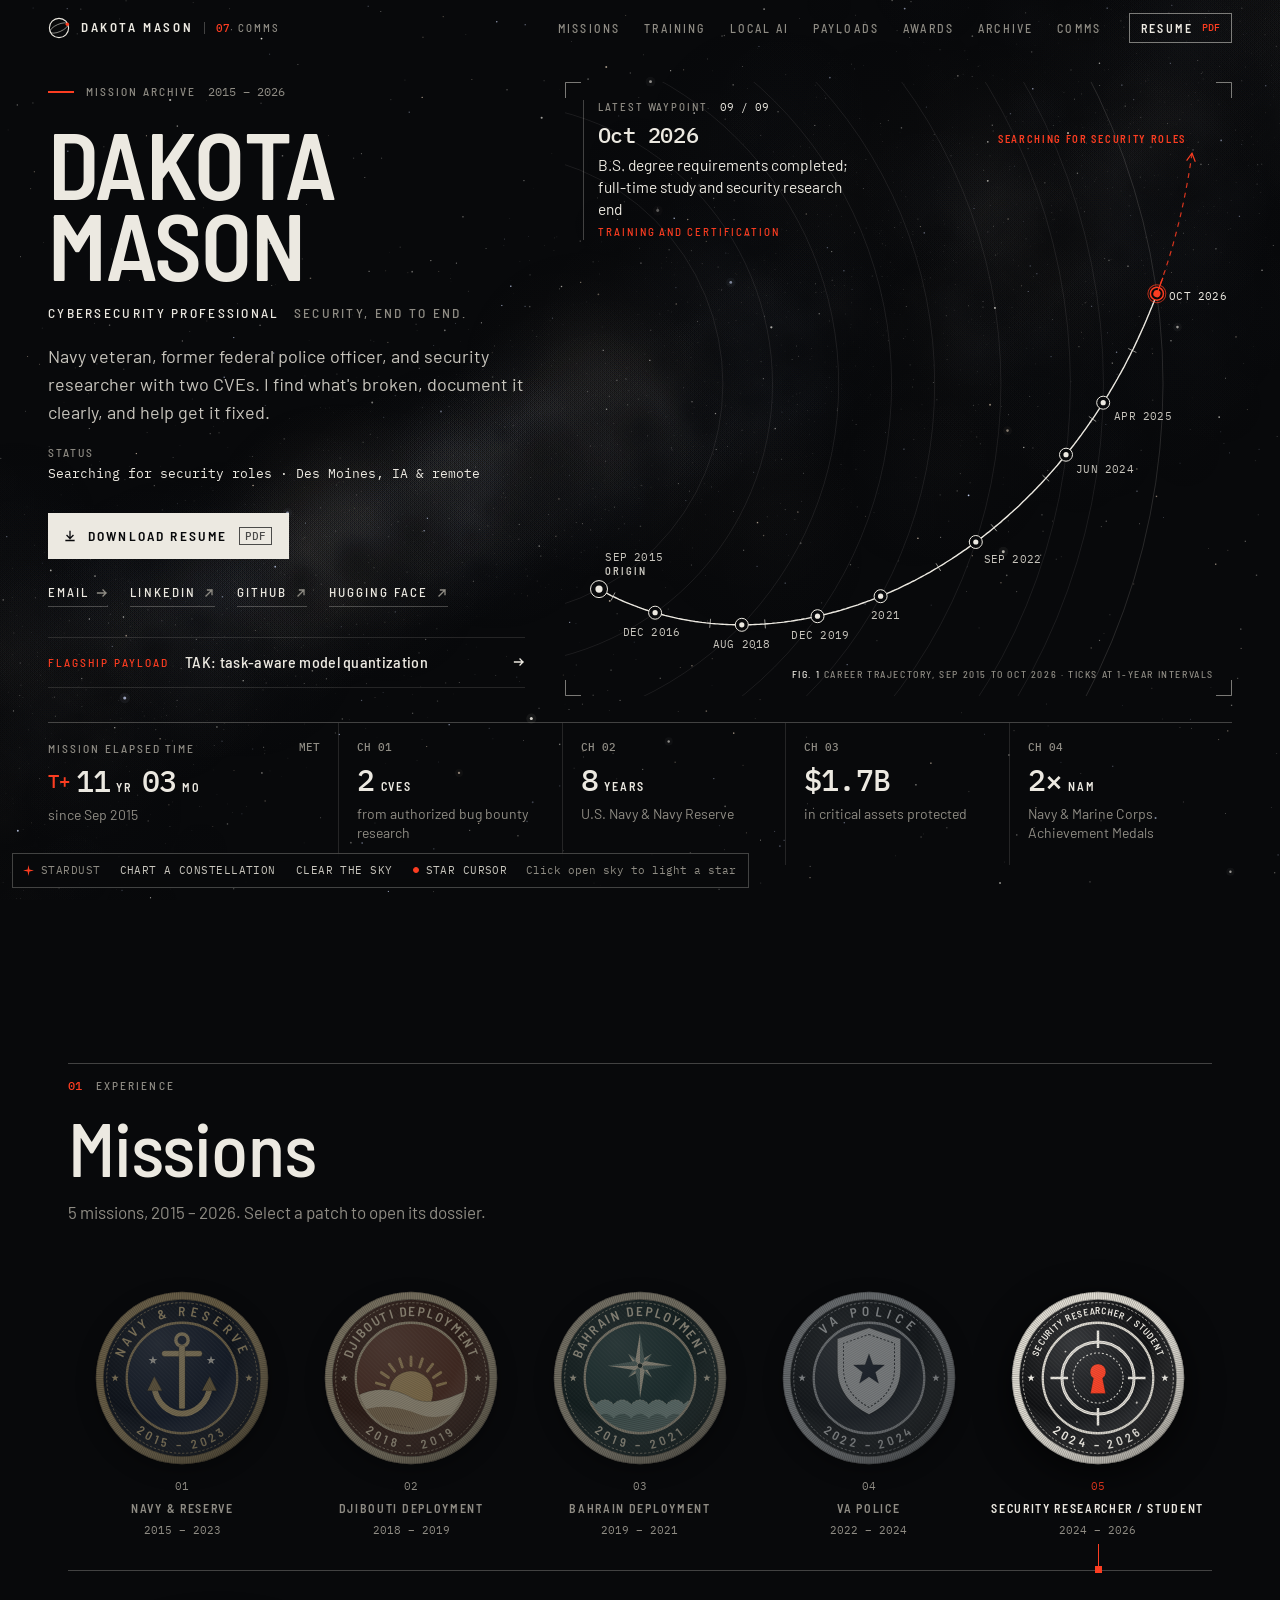
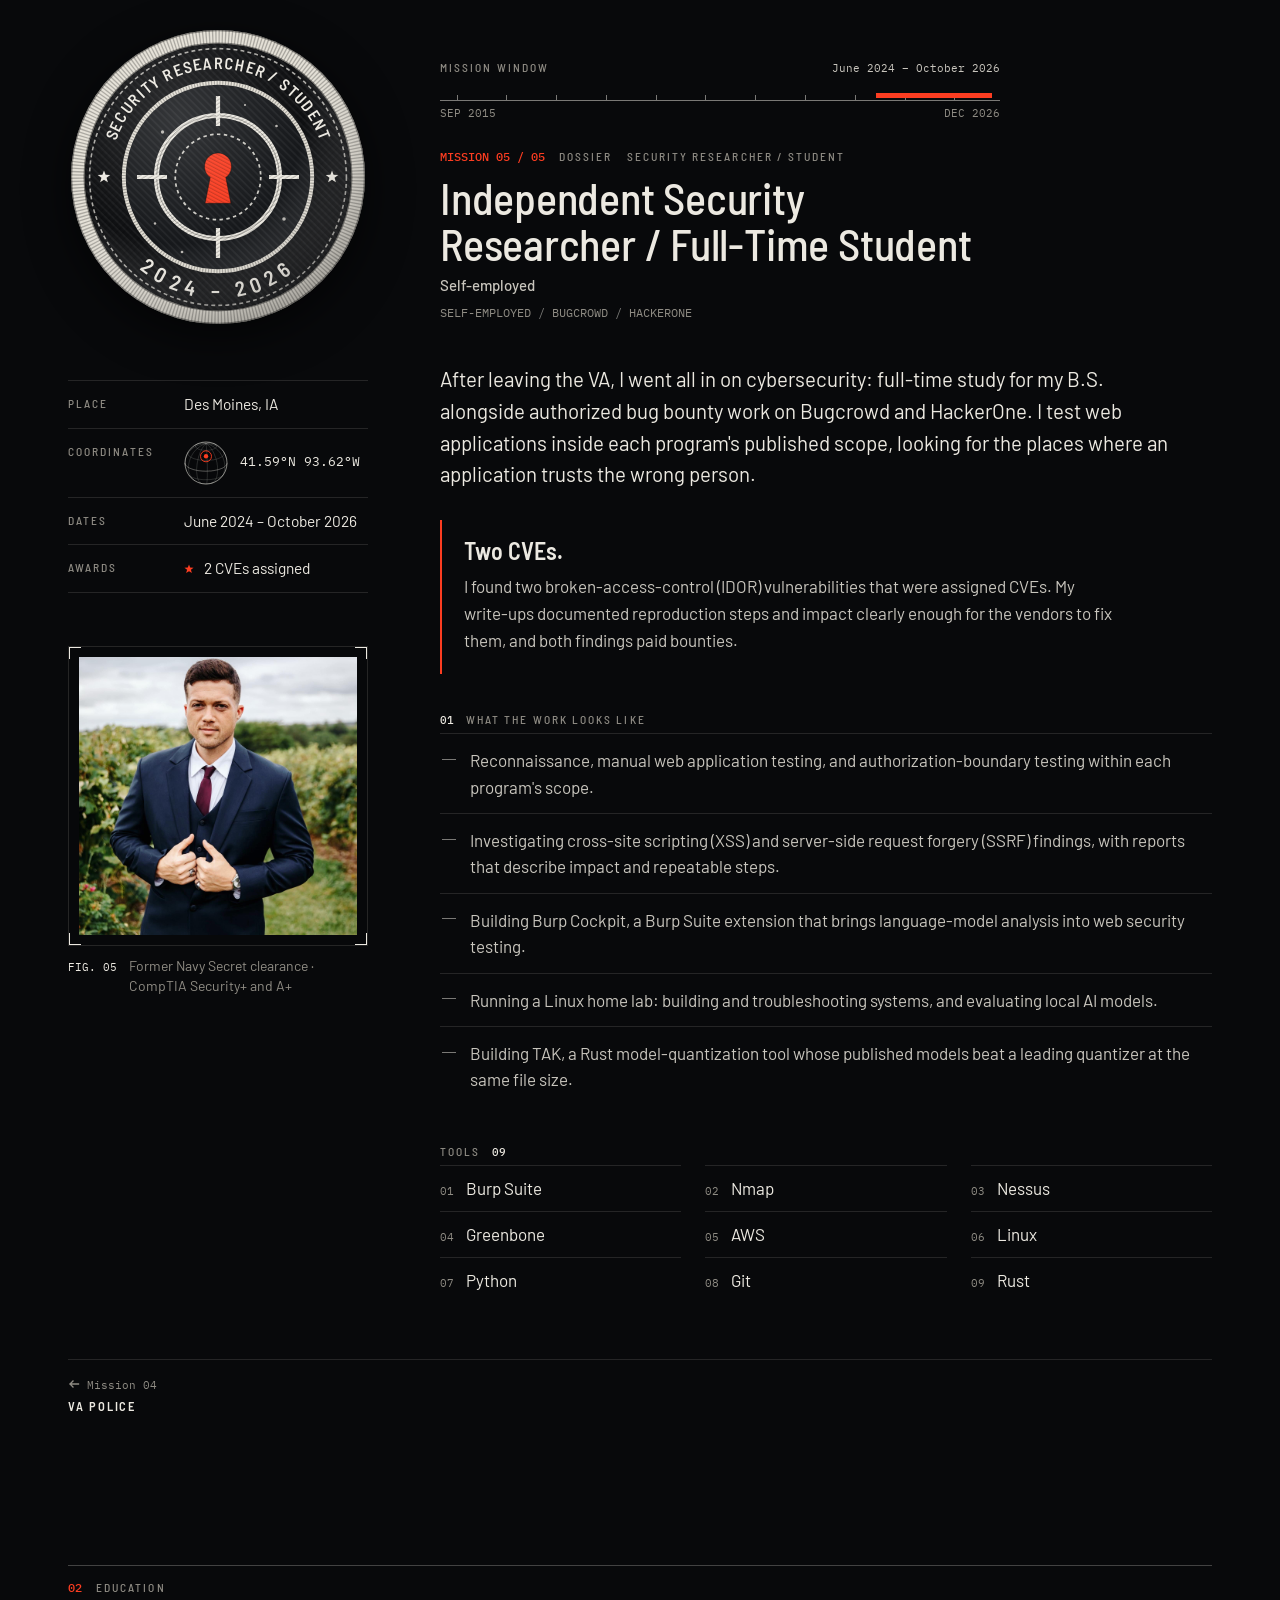
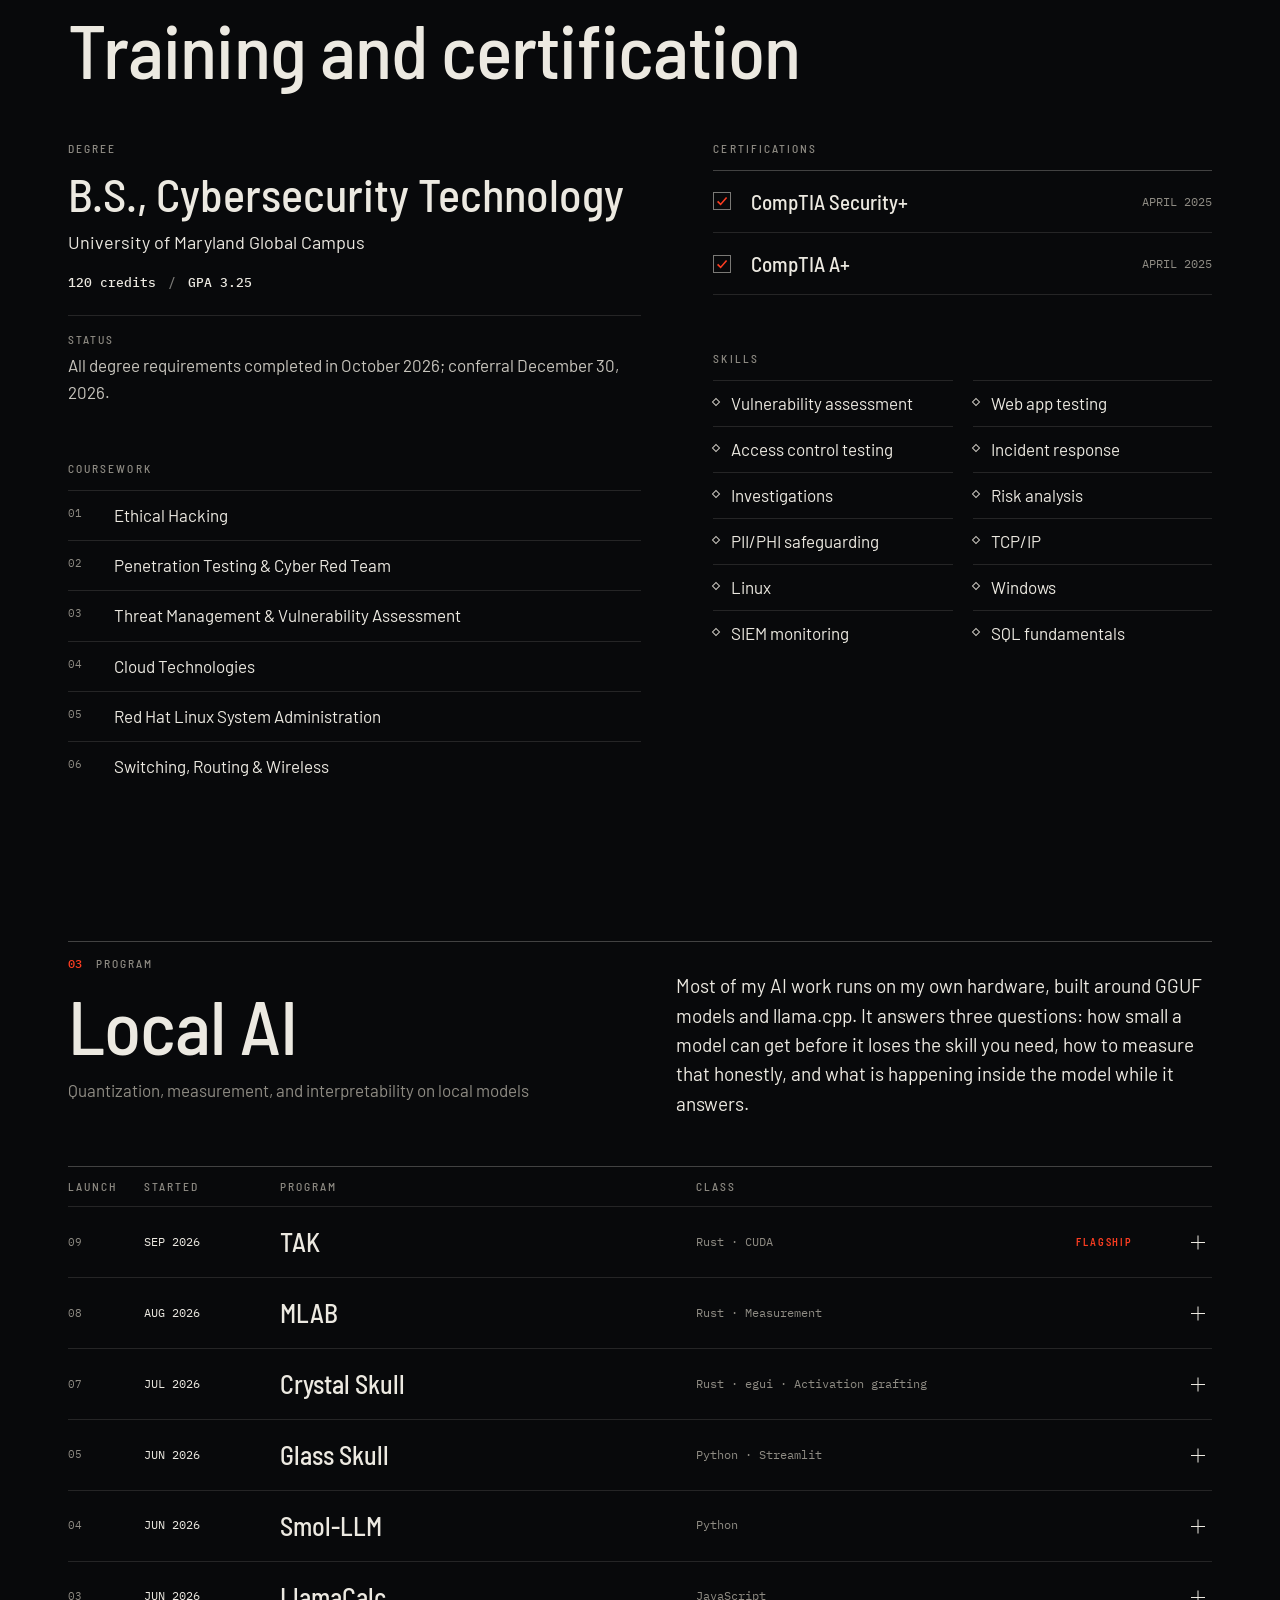
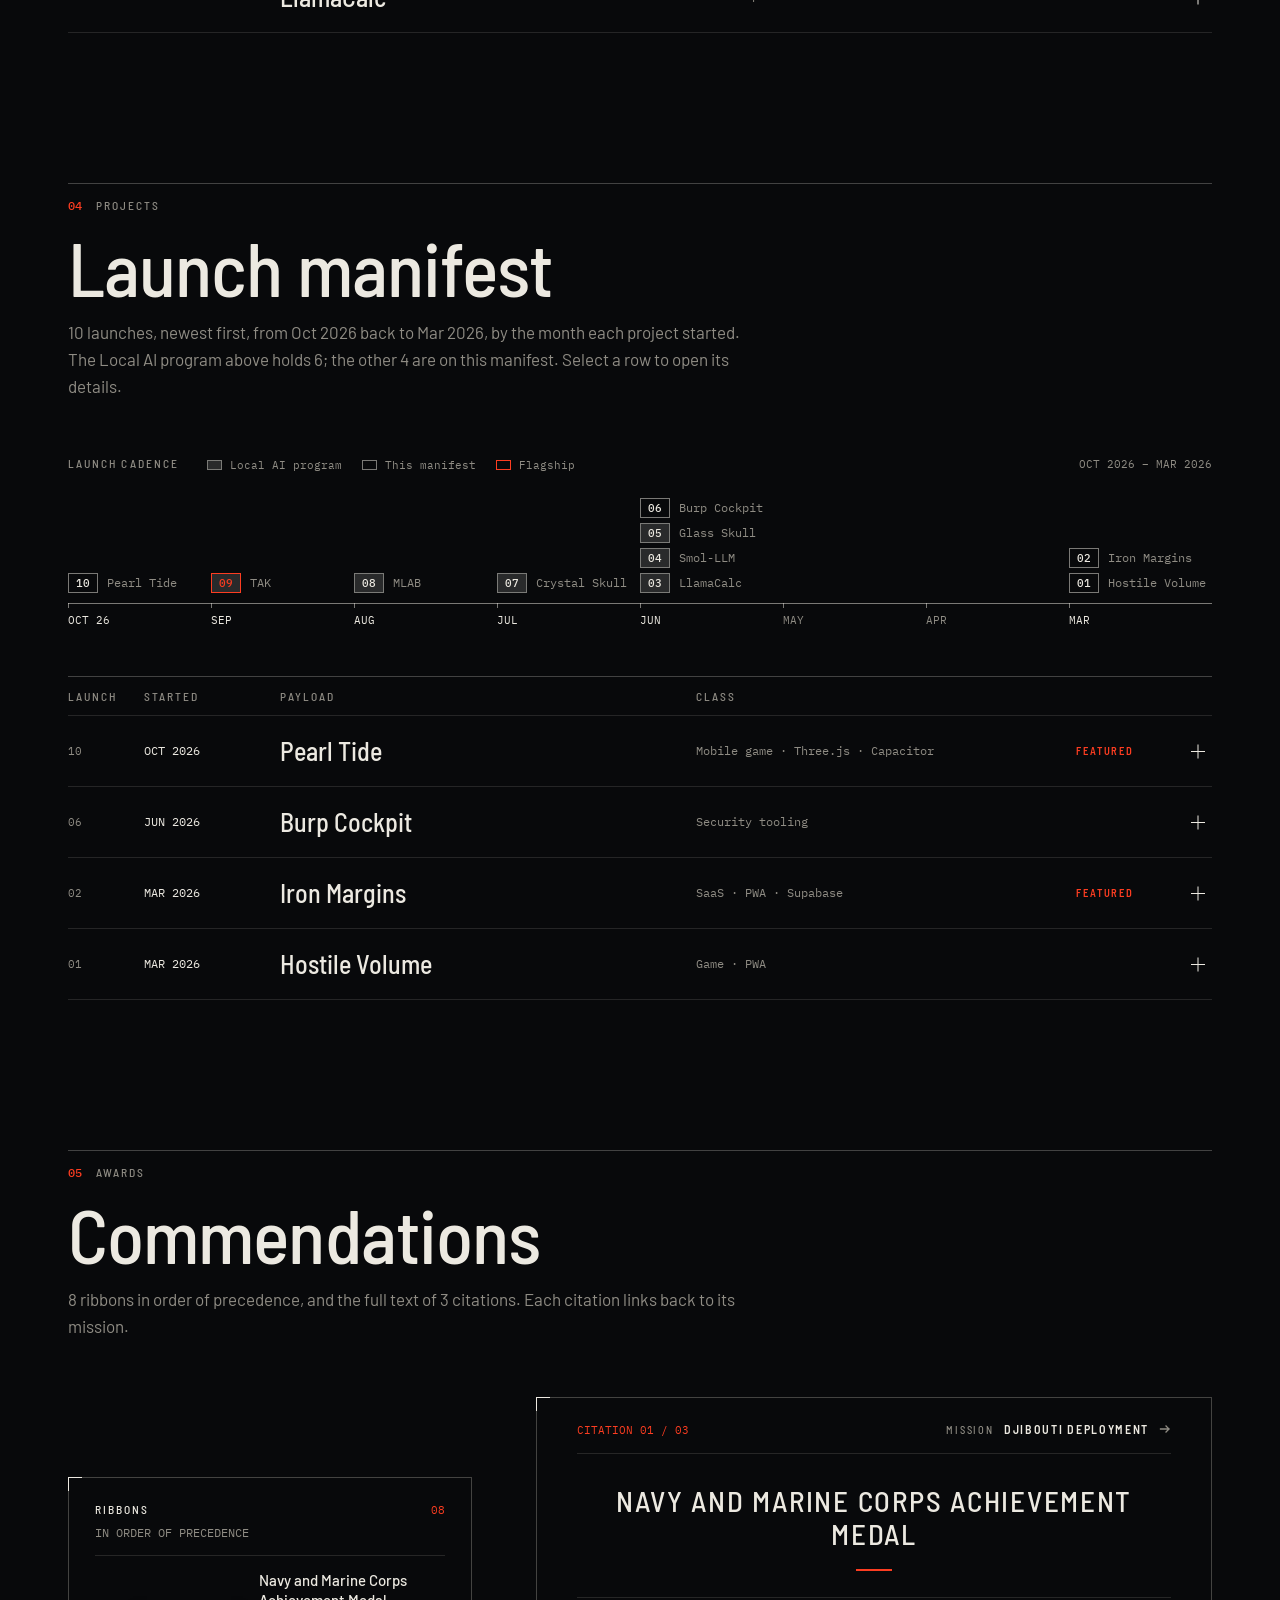
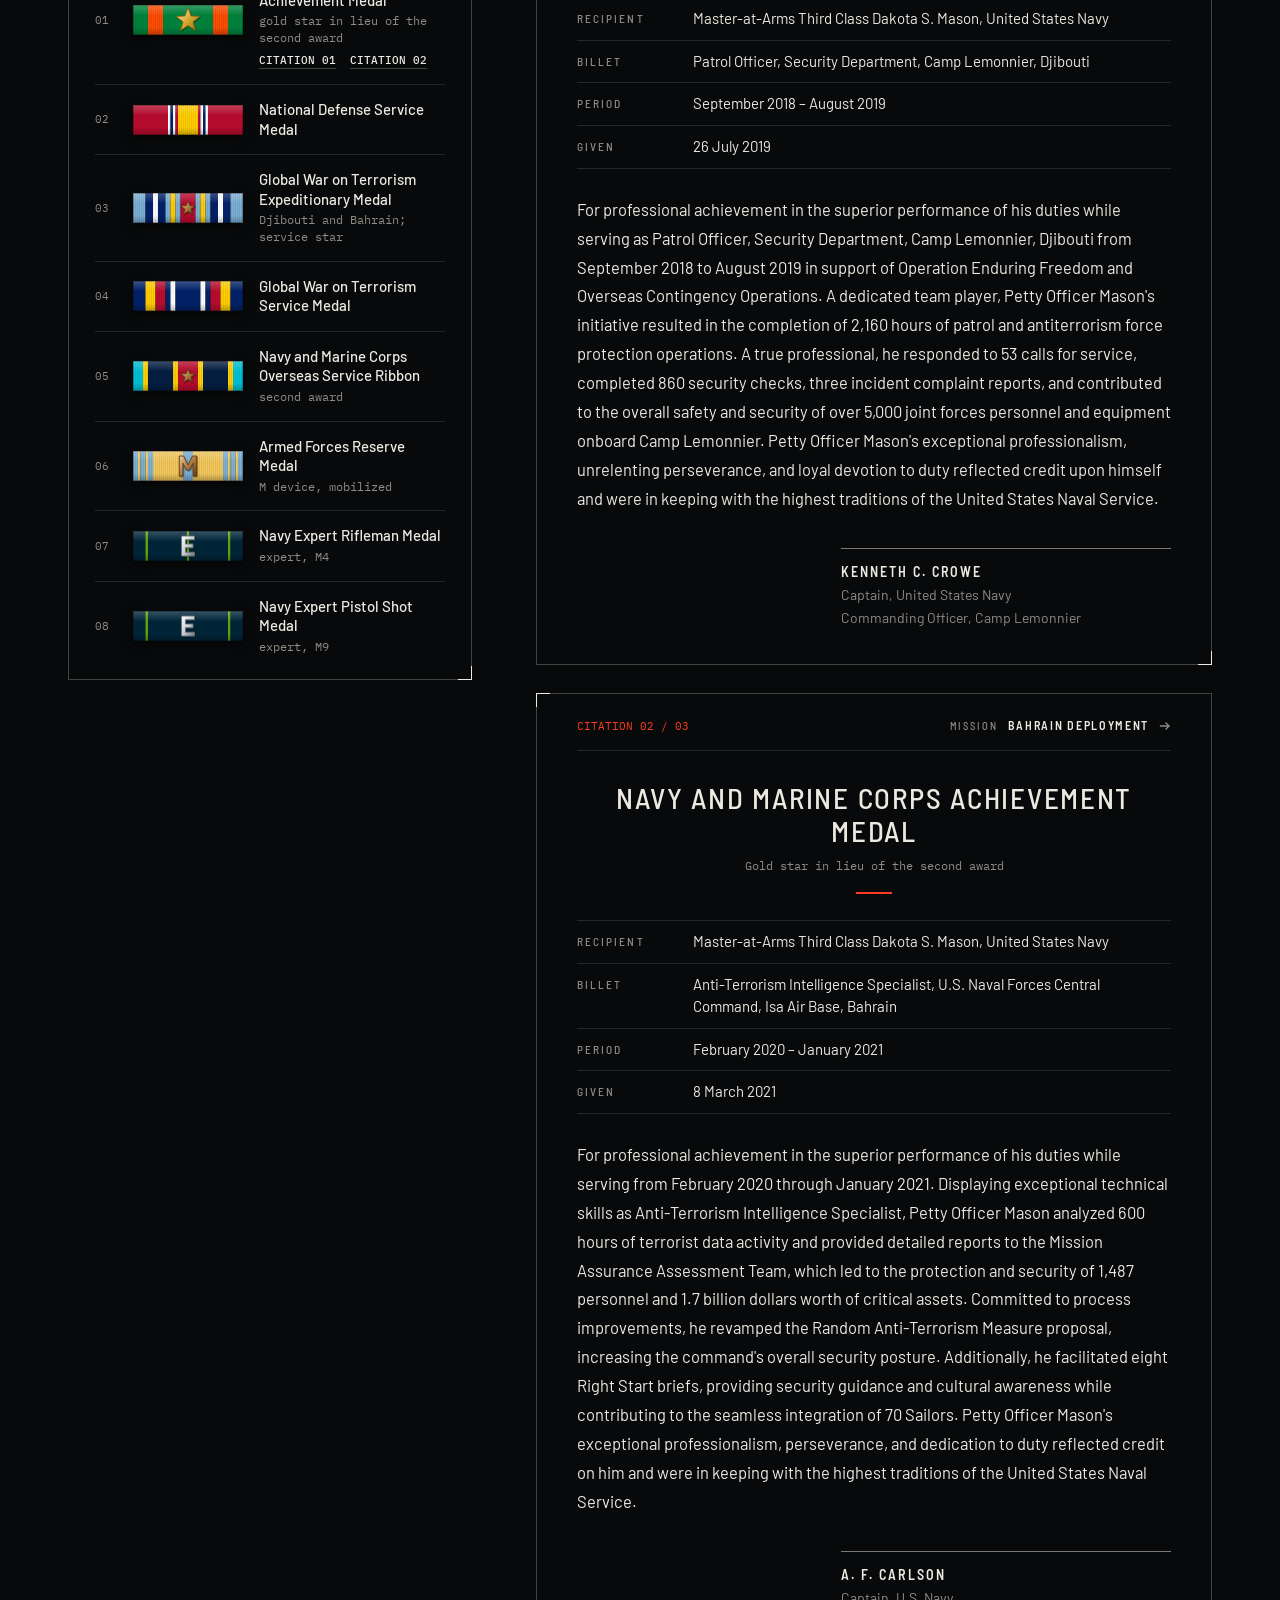
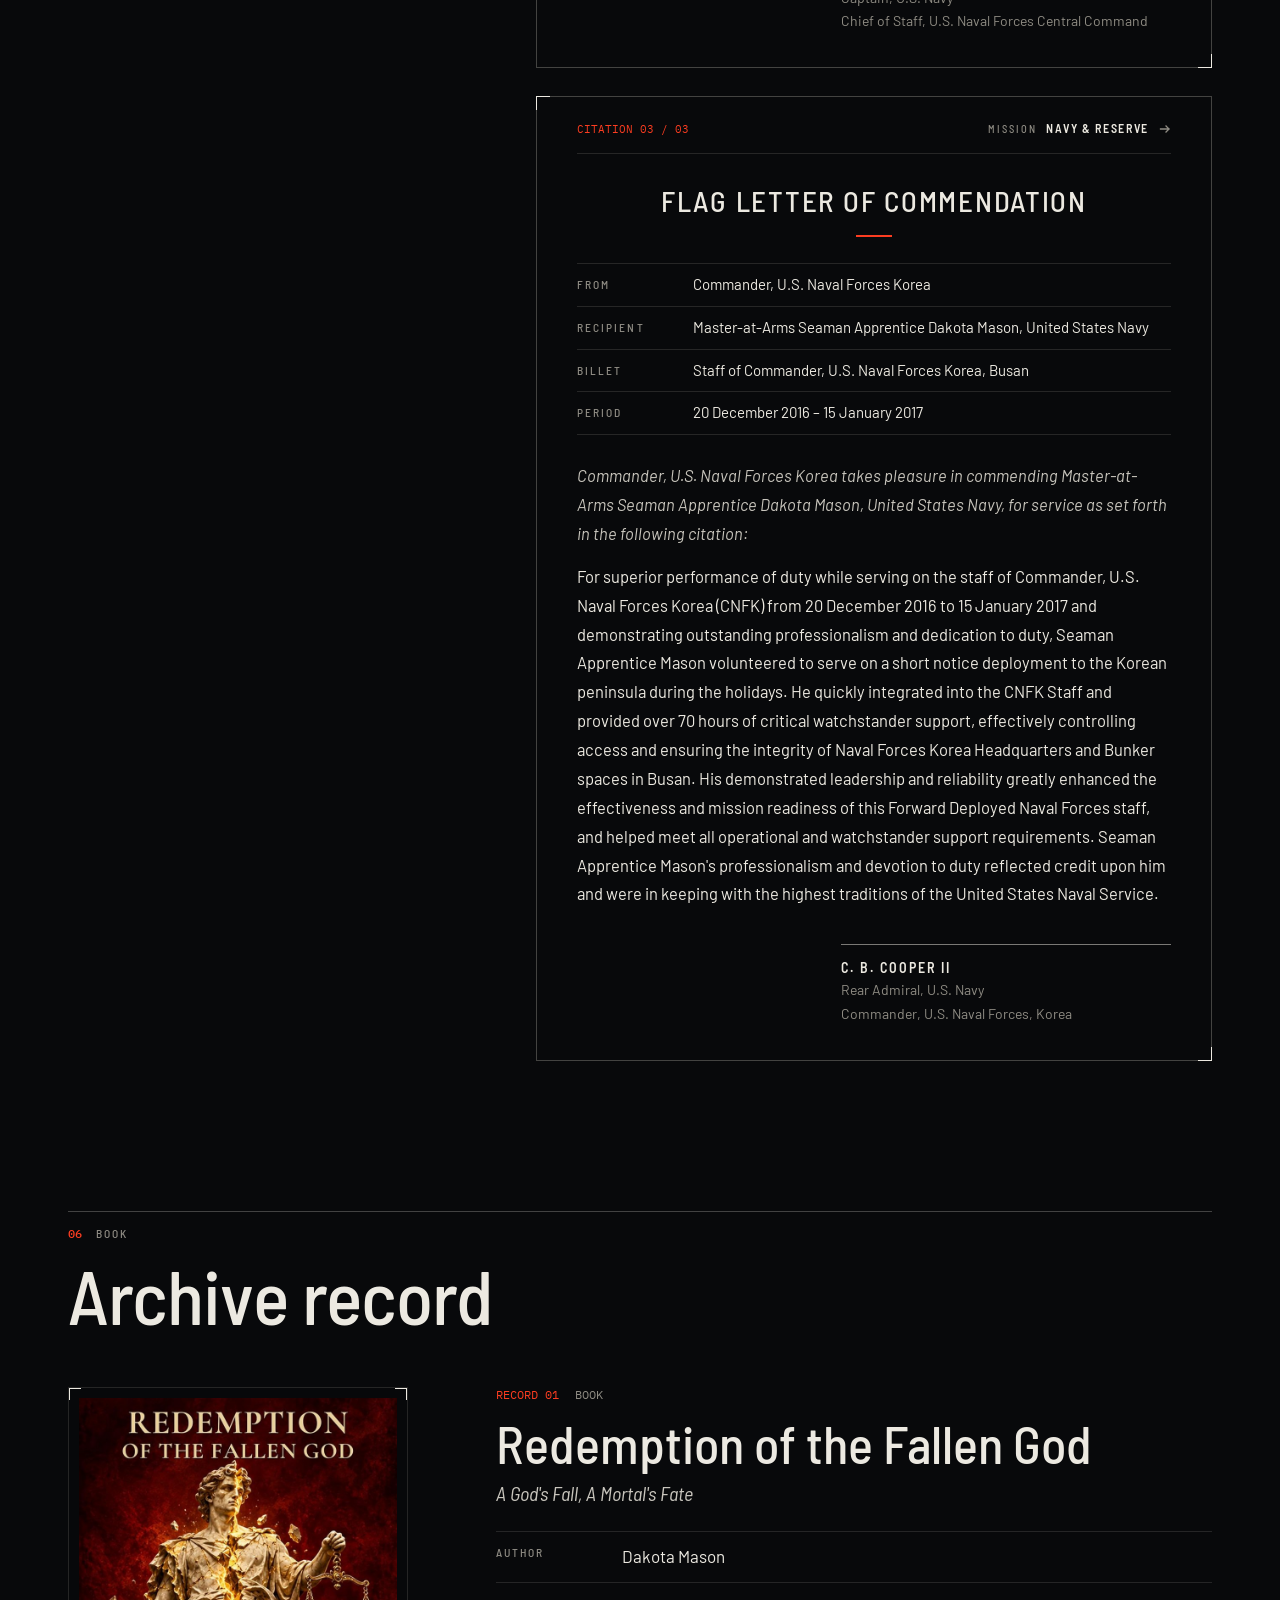
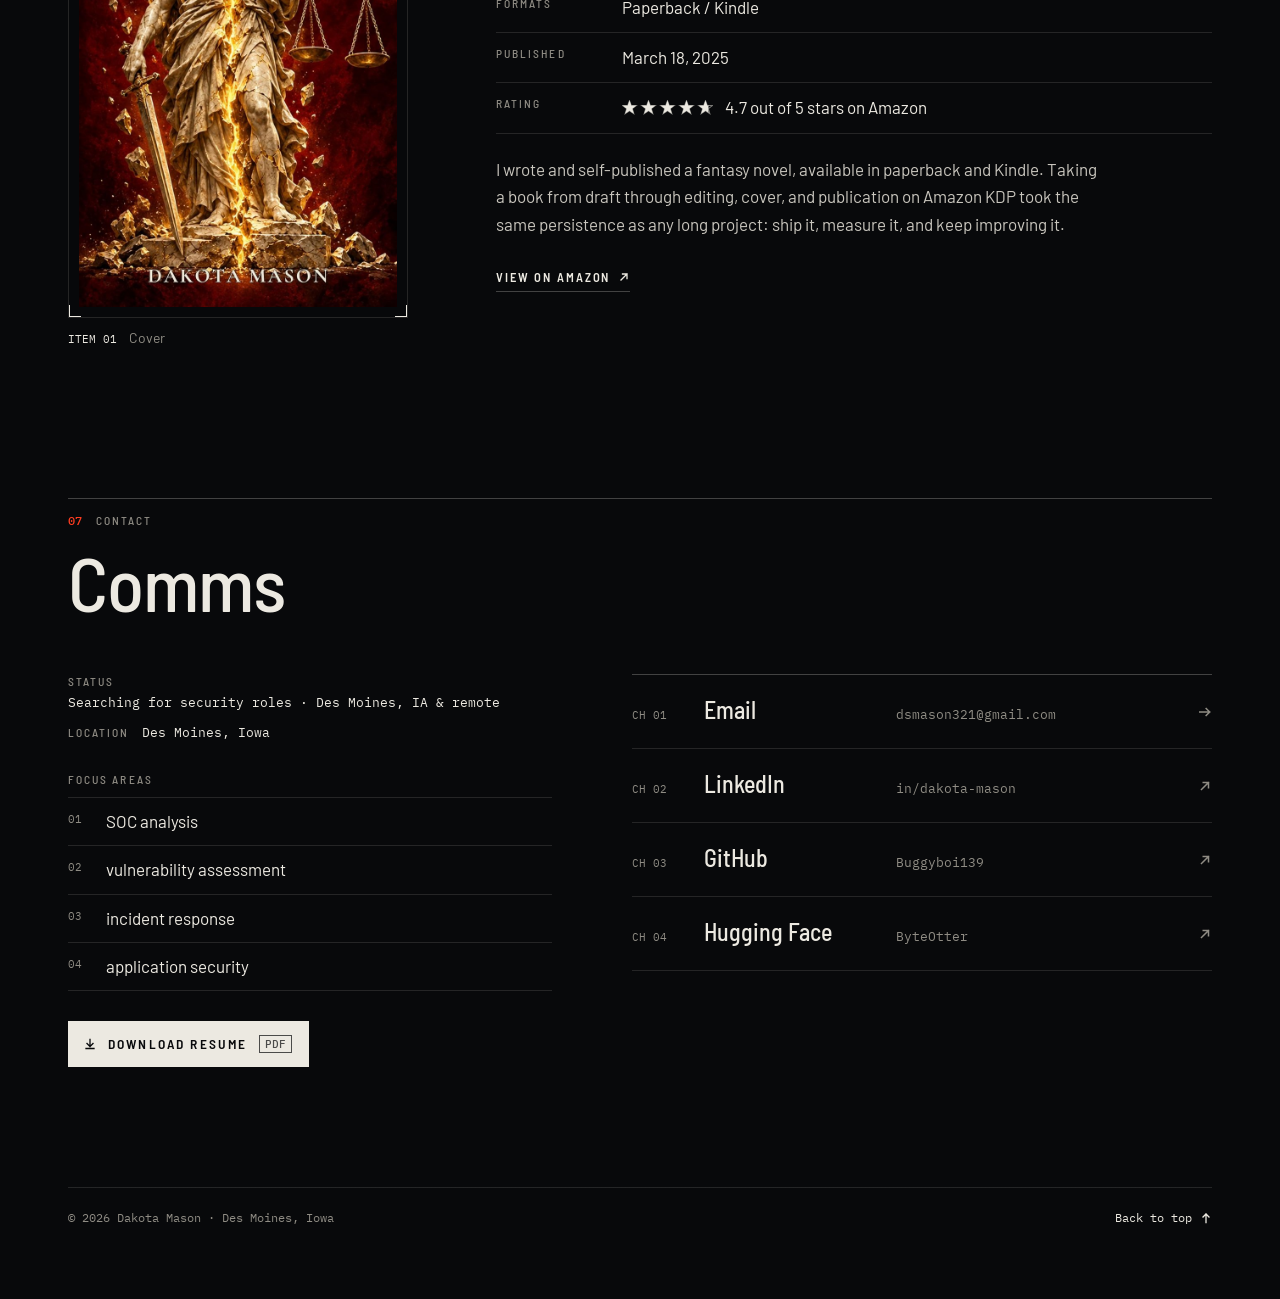
==== commit ffa495db: "List Local AI as a launch manifest and close out the research mission - Show the Local AI program as" ====
--- a/index.html
+++ b/index.html
@@ -36,10 +36,10 @@
   </a>
   <nav class="nav" id="site-nav" aria-label="Sections">
     <a href="#missions" data-sec="missions">Missions</a>
+    <a href="#education" data-sec="education">Training</a>
     <a href="#ai" data-sec="ai">Local AI</a>
     <a href="#projects" data-sec="projects">Payloads</a>
     <a href="#awards" data-sec="awards">Awards</a>
-    <a href="#education" data-sec="education">Training</a>
     <a href="#book" data-sec="book">Archive</a>
     <a href="#comms" data-sec="comms">Comms</a>
   </nav>
@@ -51,7 +51,7 @@
   <noscript>
     <section class="sec">
       <h1 class="sec-title">Dakota Mason</h1>
-      <p>Cybersecurity Professional. Navy veteran, former federal police officer, and security researcher with two CVEs. Open to security roles in Des Moines, IA and remote.</p>
+      <p>Cybersecurity Professional. Navy veteran, former federal police officer, and security researcher with two CVEs. Searching for security roles in Des Moines, IA and remote.</p>
       <p><a href="assets/Dakota-Mason-Resume.pdf">Download resume (PDF)</a> · <a href="https://www.linkedin.com/in/dakota-mason">LinkedIn</a> · <a href="https://github.com/Buggyboi139">GitHub</a> · <a href="https://huggingface.co/ByteOtter">Hugging Face</a> · <a href="mailto:dsmason321@gmail.com">Email</a></p>
     </section>
   </noscript>
@@ -75,22 +75,29 @@
     <div class="dossiers" id="dossiers"></div>
   </section>
 
+  <section class="sec training" id="education" aria-labelledby="education-title">
+    <header class="sec-head">
+      <p class="sec-index"><span class="sec-no">02</span><span class="sec-kicker">Education</span></p>
+      <h2 class="sec-title" id="education-title">Training and certification</h2>
+    </header>
+    <div class="training-body" id="training"></div>
+  </section>
+
   <section class="sec lab" id="ai" aria-labelledby="ai-title">
     <header class="sec-head lab-head">
-      <p class="sec-index"><span class="sec-no">02</span><span class="sec-kicker">Program</span></p>
+      <p class="sec-index"><span class="sec-no">03</span><span class="sec-kicker">Program</span></p>
       <div class="lab-title">
         <h2 class="sec-title" id="ai-title"></h2>
         <p class="sec-sub" id="ai-sub"></p>
       </div>
       <div class="lab-lede" id="ai-lede"></div>
     </header>
-    <article class="tak" id="tak" aria-labelledby="tak-title"></article>
-    <div class="lab-bay" id="lab-bay"></div>
+    <div class="manifest ai-manifest" id="ai-manifest"></div>
   </section>
 
   <section class="sec payloads" id="projects" aria-labelledby="projects-title">
     <header class="sec-head">
-      <p class="sec-index"><span class="sec-no">03</span><span class="sec-kicker">Projects</span></p>
+      <p class="sec-index"><span class="sec-no">04</span><span class="sec-kicker">Projects</span></p>
       <h2 class="sec-title" id="projects-title">Launch manifest</h2>
       <p class="sec-sub" id="projects-sub"></p>
     </header>
@@ -100,20 +107,13 @@
 
   <section class="sec awards" id="awards" aria-labelledby="awards-title">
     <header class="sec-head">
-      <p class="sec-index"><span class="sec-no">04</span><span class="sec-kicker">Awards</span></p>
+      <p class="sec-index"><span class="sec-no">05</span><span class="sec-kicker">Awards</span></p>
       <h2 class="sec-title" id="awards-title">Commendations</h2>
       <p class="sec-sub" id="awards-sub"></p>
     </header>
     <div class="aw-body" id="aw-body"></div>
   </section>
 
-  <section class="sec training" id="education" aria-labelledby="education-title">
-    <header class="sec-head">
-      <p class="sec-index"><span class="sec-no">05</span><span class="sec-kicker">Education</span></p>
-      <h2 class="sec-title" id="education-title">Training and certification</h2>
-    </header>
-    <div class="training-body" id="training"></div>
-  </section>
 
   <section class="sec archive" id="book" aria-labelledby="book-title">
     <header class="sec-head">
--- a/assets/css/space.css
+++ b/assets/css/space.css
@@ -364,7 +364,7 @@
 @media (max-width: 719px) { .d-window { display: none; } }
 .d-kicker { display: flex; flex-wrap: wrap; gap: 4px 14px; align-items: baseline; font: 500 11.5px/1.3 var(--f-disp); letter-spacing: .18em; text-transform: uppercase; color: var(--mute); }
 .d-kicker .mono { letter-spacing: 0; font-size: 11.5px; color: var(--red); }
-.d-title { margin-top: 10px; font: 500 clamp(26px, 6.4vw, 44px)/1.04 var(--f-disp); letter-spacing: -.005em; color: var(--ink); }
+.d-title { margin-top: 10px; font: 500 clamp(26px, 6.4vw, 44px)/1.04 var(--f-disp); letter-spacing: -.005em; color: var(--ink); text-wrap: balance; }
 .d-org { margin-top: 10px; font: 500 15px/1.3 var(--f-text); color: var(--ink-2); }
 .d-tags { margin-top: 8px; font: 400 11.5px/1.5 var(--f-mono); color: var(--mute); text-transform: uppercase; }
 .d-tags span + span::before { content: " / "; color: var(--line-3); }
@@ -483,23 +483,10 @@
 @keyframes patch-in { from { opacity: 0; transform: rotate(-14deg) scale(.9); } to { opacity: 1; transform: none; } }
 @keyframes rise { from { opacity: 0; transform: translateY(10px); } to { opacity: 1; transform: none; } }
 
-/* ------------------------------------------------------------------ TAK */
-.tak-head { display: grid; gap: 28px; margin-bottom: 40px; }
-.tak-head .sec-index { grid-column: 1 / -1; }
-.tak-launch { margin-left: auto; display: inline-flex; flex-wrap: wrap; gap: 2px 16px; font: 400 11px var(--f-mono); letter-spacing: 0; color: var(--mute); text-transform: none; }
-.tak-kicker { color: var(--red); }
-.tak-name { margin-top: 10px; font: 600 clamp(120px, 38vw, 260px)/.78 var(--f-disp); letter-spacing: -.035em; color: var(--ink); }
-.tak-sub { margin-top: 18px; font: 500 clamp(20px, 4.6vw, 28px)/1.2 var(--f-disp); color: var(--ink); }
-.tak-tag { margin-top: 10px; font: 400 12px/1.5 var(--f-mono); color: var(--mute); text-transform: uppercase; }
-.tak-desc p { font-size: 18px; line-height: 1.6; color: var(--ink-2); }
-.tak-stack, .m-stack { display: flex; flex-wrap: wrap; gap: 8px 22px; }
-.tak-stack { margin-top: 24px; }
-.tak-stack li, .m-stack li { display: inline-flex; align-items: center; gap: 9px; font: 400 12.5px/1.4 var(--f-mono); color: var(--ink); }
-.tak-stack li::before, .m-stack li::before { content: ""; width: 5px; height: 5px; border: 1px solid var(--line-3); }
-@media (min-width: 1080px) {
-  .tak-head { grid-template-columns: minmax(0, 1fr) minmax(0, 1fr); column-gap: 72px; align-items: end; }
-  .tak-desc { padding-bottom: 6px; }
-}
+/* ------------------------------------------------------------------ TAK readout */
+.m-stack { display: flex; flex-wrap: wrap; gap: 8px 22px; }
+.m-stack li { display: inline-flex; align-items: center; gap: 9px; font: 400 12.5px/1.4 var(--f-mono); color: var(--ink); }
+.m-stack li::before { content: ""; width: 5px; height: 5px; border: 1px solid var(--line-3); }
 
 .tak-panel { position: relative; border: 1px solid var(--line-2); background: var(--panel); }
 .tak-panel::before, .tak-panel::after {
@@ -515,13 +502,6 @@
 .inst-head :is(h3, h4) { font: 500 11.5px/1.3 var(--f-disp); letter-spacing: .18em; text-transform: uppercase; color: var(--ink); }
 .inst-head .inst-meta { margin-left: auto; font: 400 11px var(--f-mono); color: var(--mute); }
 .inst-cap { margin-top: 22px; max-width: 46em; font-size: 16px; line-height: 1.6; color: var(--ink-2); }
-.inst-grid { display: grid; border-top: 1px solid var(--line); }
-.inst-grid > .inst { border-top: 0; }
-.inst-grid > .inst + .inst { border-top: 1px solid var(--line); }
-@media (min-width: 1080px) {
-  .inst-grid { grid-template-columns: minmax(0, 1fr) minmax(0, 1.25fr); }
-  .inst-grid > .inst + .inst { border-top: 0; border-left: 1px solid var(--line); }
-}
 
 /* score line */
 .score { --axis: 178px; position: relative; height: calc(var(--axis) + 90px); margin: 0 6px; }
@@ -569,160 +549,72 @@
   .score.is-pre .sc-bracket { transform: scaleX(0); }
 }
 
-/* size bars */
-.sizes { display: grid; gap: 16px; }
-.sizes { gap: 18px; }
-.sz-row { display: grid; gap: 8px; }
-.sz-track { position: relative; height: 24px; }
-.sz-bar { position: absolute; left: 0; top: 0; bottom: 0; width: var(--w); }
-.sz-tak .sz-bar { background: var(--red); }
-.sz-base .sz-bar { border: 1px solid var(--ink-2); background: rgba(236, 233, 225, .12); }
-.sz-src .sz-bar {
-  border: 1px solid var(--line-3);
-  background: repeating-linear-gradient(-45deg, rgba(236, 233, 225, .2) 0 1px, transparent 1px 6px);
-}
-.sz-val { position: absolute; top: 50%; left: calc(var(--w) + 10px); transform: translateY(-50%); font: 500 13px/1 var(--f-mono); color: var(--ink); white-space: nowrap; }
-.sz-val.in { left: auto; right: calc(100% - var(--w) + 10px); padding: 4px 6px; background: var(--field); }
-.sz-axis { position: relative; height: 22px; margin-top: 2px; border-top: 1px solid var(--line-2); }
-.sz-axis span { position: absolute; top: 7px; transform: translateX(-50%); font: 400 10.5px/1 var(--f-mono); color: var(--mute); white-space: nowrap; }
-.sz-axis span:first-child { transform: none; }
-.sz-axis span:last-child { transform: translateX(-100%); }
-.sz-axis span:first-child::before { left: 0; }
-.sz-axis span:last-child::before { left: auto; right: 0; }
-.sz-axis span::before { content: ""; position: absolute; left: 50%; top: -8px; width: 1px; height: 5px; background: var(--line-2); }
-.sz-sum { display: flex; align-items: baseline; gap: 12px; margin-top: 24px; }
-.sz-sum b { font: 500 44px/1 var(--f-mono); letter-spacing: -.04em; color: var(--ink); }
+/* benchmark channels: one row of three */
+.ai-channels { display: grid; border-top: 1px solid var(--line); }
+.ai-channels li {
+  display: grid; grid-template-columns: minmax(0, 1fr) auto; align-items: baseline; gap: 6px 14px;
+  padding: 14px 16px 16px; border-top: 1px solid var(--line);
+}
+.ai-channels li:first-child { border-top: 0; }
+@media (min-width: 720px) { .ai-channels li { padding: 20px 30px 22px; } }
+@media (min-width: 900px) {
+  .ai-channels { grid-template-columns: repeat(3, minmax(0, 1fr)); }
+  .ai-channels li { border-top: 0; padding: 20px 22px 22px; }
+  .ai-channels li + li { border-left: 1px solid var(--line); }
+}
+.ch-no { grid-column: 1 / -1; font: 400 11px/1 var(--f-mono); color: var(--red); }
+.ch-model { display: flex; flex-wrap: wrap; align-items: baseline; gap: 4px 12px; min-width: 0; }
+.ch-model b { font: 500 17px/1.2 var(--f-disp); color: var(--ink); }
+.ch-val { font: 500 21px/1 var(--f-mono); letter-spacing: -.03em; color: var(--ink); text-align: right; white-space: nowrap; }
+.ch-track { grid-column: 1 / -1; position: relative; height: 6px; margin-top: 4px; background: rgba(236, 233, 225, .08); }
+.ch-bar { position: absolute; left: 0; top: 0; bottom: 0; width: var(--w); background: var(--ink); }
+.ai-channels li:first-child .ch-bar { background: var(--red); }
+.ch-text { grid-column: 1 / -1; font-size: 14px; line-height: 1.5; color: var(--mute); }
+@media (max-width: 719px) {
+  .ch-no, .ch-text { display: none; }
+  .ch-track { height: 4px; }
+}
 @media (prefers-reduced-motion: no-preference) {
-  .sizes .sz-bar { transition: width 1.3s var(--ease); }
-  .sizes .sz-val { transition: opacity .5s 1s; }
-  .sizes.is-pre .sz-bar { width: 0; }
-  .sizes.is-pre .sz-val { opacity: 0; }
-}
-
-/* benchmark channels */
-.channels li { display: grid; grid-template-columns: 52px minmax(0, 1fr); gap: 6px 14px; padding: 16px 0 18px; border-top: 1px solid var(--line); }
-.channels li:first-child { border-top: 0; padding-top: 0; }
-.ch-no { grid-row: span 3; font: 400 11px/1.6 var(--f-mono); color: var(--mute); }
-.ch-model { display: flex; flex-wrap: wrap; align-items: baseline; gap: 4px 12px; }
-.ch-model b { font: 500 18px/1.2 var(--f-disp); color: var(--ink); }
-.ch-row { display: grid; grid-template-columns: minmax(0, 1fr) auto; gap: 14px; align-items: center; }
-@media (max-width: 560px) { .ch-row { grid-template-columns: minmax(0, 1fr); gap: 10px; } .ch-row .ch-val { order: -1; text-align: left; } }
-.ch-track { position: relative; height: 6px; background: rgba(236, 233, 225, .08); }
-.ch-bar { position: absolute; left: 0; top: 0; bottom: 0; width: var(--w); background: var(--ink); }
-.ch-val { font: 500 22px/1 var(--f-mono); letter-spacing: -.03em; color: var(--ink); text-align: right; white-space: nowrap; }
-.ch-text { font-size: 15px; line-height: 1.5; color: var(--mute); }
-.ch-scale { display: flex; justify-content: space-between; margin: 6px 0 0 66px; font: 400 10.5px var(--f-mono); color: var(--mute); }
-@media (prefers-reduced-motion: no-preference) {
-  .channels .ch-bar { transition: width 1.2s var(--ease); }
-  .channels.is-pre .ch-bar { width: 0; }
-}
-
-/* notes and links */
-.notes { display: grid; gap: 0; counter-reset: note; }
-@media (min-width: 900px) { .notes { grid-template-columns: 1fr 1fr; column-gap: 40px; } }
-.notes li { display: grid; grid-template-columns: 36px 1fr; gap: 10px; padding: 14px 0 16px; border-top: 1px solid var(--line); line-height: 1.55; }
-.notes li .mono { font-size: 11px; color: var(--mute); padding-top: 4px; }
-.tak-foot { display: flex; flex-wrap: wrap; align-items: center; gap: 14px 28px; padding: 20px 16px 22px; border-top: 1px solid var(--line-2); }
-@media (min-width: 720px) { .tak-foot { padding: 22px 30px 24px; } }
-.tak-links { display: flex; flex-wrap: wrap; gap: 10px 24px; }
+  .ai-channels .ch-bar { transition: width 1.2s var(--ease); }
+  .ai-channels li:nth-child(2) .ch-bar { transition-delay: .12s; }
+  .ai-channels li:nth-child(3) .ch-bar { transition-delay: .24s; }
+  .ai-channels.is-pre .ch-bar { width: 0; }
+}
+
 .link-line {
   display: inline-flex; align-items: center; gap: 8px; padding: 6px 0; text-decoration: none; color: var(--ink);
   font: 600 12.5px/1.2 var(--f-disp); letter-spacing: .15em; text-transform: uppercase; border-bottom: 1px solid var(--line-2);
 }
 .link-line:hover { border-bottom-color: var(--ink); }
-.private { display: inline-flex; align-items: center; gap: 9px; margin-left: auto; font: 400 12px/1 var(--f-mono); color: var(--mute); text-transform: uppercase; }
-.private .ic { color: var(--red); }
 
 /* ------------------------------------------------------------------ local AI program */
 .lab-head { display: grid; }
 .lab-lede { margin-top: 26px; min-width: 0; }
 .lab-intro { max-width: 36em; font-size: 19px; line-height: 1.55; color: var(--ink); }
-.roster { display: flex; flex-wrap: wrap; align-items: baseline; gap: 10px 20px; margin-top: 24px; padding-top: 14px; border-top: 1px solid var(--line); }
-.roster ul { display: flex; flex-wrap: wrap; gap: 8px 20px; }
-.roster a { font: 400 13px/1.5 var(--f-mono); color: var(--ink); text-decoration: none; border-bottom: 1px solid var(--line-2); transition: border-color .2s; }
-.roster a:hover { border-bottom-color: var(--ink); }
 @media (min-width: 1080px) {
   .lab-head { grid-template-columns: minmax(0, 1fr) minmax(0, 1fr); column-gap: 72px; align-items: start; }
   .lab-head .sec-index { grid-column: 1 / -1; }
   .lab-lede { margin-top: 0; padding-bottom: 4px; }
 }
-.sub-index { margin: 0; }
-.tak { scroll-margin-top: calc(var(--bar-h) + 12px); }
-
-/* launch sequence: one track segment per stage, lit in order */
-.seq { display: grid; grid-template-columns: minmax(0, 1fr); }
-.seq li { position: relative; padding: 0 0 28px 36px; }
-.seq li:last-child { padding-bottom: 0; }
-.seq li::before, .seq li::after { content: ""; position: absolute; left: 6px; top: 17px; bottom: 1px; width: 1px; }
-.seq li::before { background: var(--line-2); }
-.seq li::after { background: var(--red); transform-origin: top center; }
-.seq li:last-child::before, .seq li:last-child::after { display: none; }
-.seq-node {
-  position: absolute; left: 1px; top: 3px; width: 11px; height: 11px; transform: rotate(45deg);
-  border: 1.5px solid var(--red); background: var(--red);
-}
-.seq-h { display: flex; align-items: baseline; gap: 12px; }
-.seq-h .mono { font-size: 11px; color: var(--red); }
-.seq-h b { font: 600 19px/1.1 var(--f-disp); letter-spacing: .12em; text-transform: uppercase; color: var(--ink); }
-.seq-t { margin-top: 9px; max-width: 34em; font-size: 15.5px; line-height: 1.55; color: var(--ink-2); }
-@media (min-width: 1080px) {
-  .seq { grid-template-columns: repeat(5, minmax(0, 1fr)); column-gap: 26px; }
-  .seq li { padding: 32px 0 0; }
-  .seq li::before, .seq li::after { left: 17px; right: -24px; top: 6px; bottom: auto; width: auto; height: 1px; }
-  .seq li::after { transform-origin: left center; }
-  .seq-node { left: 1px; top: 1px; }
-}
-@media (prefers-reduced-motion: no-preference) {
-  .seq li::after { transition: transform .45s var(--ease); transition-delay: calc(var(--k) * .38s + .3s); }
-  .seq .seq-node { transition: background-color .3s, border-color .3s; transition-delay: calc(var(--k) * .38s); }
-  .seq.is-pre li::after { transform: scaleY(0); }
-  .seq.is-pre .seq-node { background: var(--field); border-color: var(--line-3); }
-}
-@media (prefers-reduced-motion: no-preference) and (min-width: 1080px) {
-  .seq.is-pre li::after { transform: scaleX(0); }
-}
-
-.inst-grid.even > .inst { min-width: 0; }
-@media (min-width: 1080px) {
-  .inst-grid.even { grid-template-columns: minmax(0, 1fr) minmax(0, 1fr); }
-  .inst-grid.even .notes { grid-template-columns: minmax(0, 1fr); }
-}
-.heritage-t { max-width: 34em; font-size: 17px; line-height: 1.6; color: var(--ink); }
-.hf-link {
-  display: grid; grid-template-columns: auto minmax(0, 1fr) 14px; align-items: center; gap: 4px 20px;
-  padding: 2px 0 16px; border-bottom: 1px solid var(--line-2); text-decoration: none; color: var(--ink); transition: border-color .2s;
-}
-.hf-n { font: 500 68px/.85 var(--f-mono); letter-spacing: -.05em; color: var(--ink); }
-.hf-l { font: 500 18px/1.35 var(--f-disp); color: var(--ink); }
-.hf-link .ic { width: 14px; height: 14px; color: var(--mute); transition: color .2s, transform .3s var(--ease); }
-.hf-link:hover { border-bottom-color: var(--ink); }
-.hf-link:hover .ic { color: var(--red); transform: translate(2px, -2px); }
-
-/* the rest of the program */
-.lab-group { margin-top: 80px; }
-@media (min-width: 1080px) { .lab-group { margin-top: 104px; } }
-.lab-group > .sec-index { margin-bottom: 26px; }
-.ai-major { display: grid; gap: 20px; }
-@media (min-width: 1000px) { .ai-major { grid-template-columns: minmax(0, 1fr) minmax(0, 1fr); gap: 24px; align-items: start; } }
-.ai-card { min-width: 0; scroll-margin-top: calc(var(--bar-h) + 16px); }
-.ai-card.is-major { position: relative; padding: 22px 16px 24px; border: 1px solid var(--line-2); background: var(--panel); }
-.ai-card.is-major::before, .ai-card.is-major::after {
-  content: ""; position: absolute; width: 14px; height: 14px; border-color: var(--ink); border-style: solid; pointer-events: none;
-}
-.ai-card.is-major::before { left: -1px; top: -1px; border-width: 1px 0 0 1px; }
-.ai-card.is-major::after { right: -1px; bottom: -1px; border-width: 0 1px 1px 0; }
-@media (min-width: 720px) { .ai-card.is-major { padding: 28px 30px 30px; } }
-.ai-meta { display: flex; flex-wrap: wrap; gap: 4px 16px; font: 400 11px/1.4 var(--f-mono); color: var(--mute); text-transform: uppercase; }
-.ai-meta span:first-child { color: var(--red); }
-.ai-name { margin-top: 14px; font: 600 clamp(44px, 11vw, 68px)/.9 var(--f-disp); letter-spacing: -.02em; color: var(--ink); }
-.ai-tag { margin-top: 12px; font: 400 12px/1.5 var(--f-mono); color: var(--mute); text-transform: uppercase; }
-.ai-desc { margin-top: 18px; max-width: 36em; font-size: 17px; line-height: 1.6; color: var(--ink); }
-.ai-points { margin-top: 22px; }
-.ai-points li { display: grid; grid-template-columns: 32px minmax(0, 1fr); gap: 8px; padding: 12px 0; border-top: 1px solid var(--line); font-size: 15px; line-height: 1.55; }
+.lab-head { margin-bottom: 32px; }
+@media (min-width: 1080px) { .lab-head { margin-bottom: 44px; } }
+
+/* rows reuse the launch manifest; the bodies carry a little more */
+.ai-manifest .m-body { gap: 0; }
+.ai-manifest .m-text { max-width: 46em; }
+.ai-manifest .m-text + .tak-panel, .ai-manifest .tak-panel + .m-text { margin-top: 26px; }
+.ai-manifest .inst-cap { font-size: 15px; }
+.ai-manifest .flow-wrap { margin-top: 18px; }
+.ai-manifest .m-detail { margin-top: 16px; font-size: 15px; }
+@media (max-width: 899px) {
+  /* The readout uses the full row width on phones; the text keeps the manifest indent. */
+  .ai-manifest .tak-panel { margin-left: -42px; }
+}
+.ai-sub { margin-bottom: -6px; }
+.ai-points { margin-top: 18px; }
+.ai-points li { display: grid; grid-template-columns: 32px minmax(0, 1fr); gap: 8px; padding: 11px 0; border-top: 1px solid var(--line); font-size: 15px; line-height: 1.55; }
 .ai-points li .mono { padding-top: 3px; font-size: 11px; color: var(--mute); }
-.ai-foot { display: flex; flex-wrap: wrap; align-items: center; gap: 12px 26px; margin-top: 18px; }
-.ai-foot .m-links, .ai-foot .m-note { margin-top: 0; }
-.ai-card.is-major .ai-foot { padding-top: 16px; border-top: 1px solid var(--line-2); }
+.ai-points b { font-weight: 600; color: var(--ink); }
 
 .flow-wrap { margin-top: 22px; }
 .flow { display: grid; grid-template-columns: repeat(3, minmax(0, 1fr)); margin-top: 10px; }
@@ -739,18 +631,6 @@
 @media (max-width: 560px) {
   .flow li { flex-direction: column; gap: 6px; padding: 11px 8px 11px 10px; font-size: 11.5px; letter-spacing: .1em; }
   .flow li + li { padding-left: 14px; }
-}
-
-.ai-minor { display: grid; border-top: 1px solid var(--line-2); }
-.ai-card.is-minor { padding: 22px 0 26px; border-bottom: 1px solid var(--line); }
-.is-minor .ai-name { margin-top: 12px; font: 500 30px/1.05 var(--f-disp); letter-spacing: -.005em; }
-.is-minor .ai-desc { font-size: 15.5px; color: var(--ink-2); }
-.is-minor .ai-points li { font-size: 14.5px; }
-@media (min-width: 900px) {
-  .ai-minor { grid-template-columns: repeat(3, minmax(0, 1fr)); border-bottom: 1px solid var(--line); }
-  .ai-card.is-minor { padding: 26px 28px 30px; border-bottom: 0; border-left: 1px solid var(--line); }
-  .ai-card.is-minor:first-child { padding-left: 0; border-left: 0; }
-  .ai-card.is-minor:last-child { padding-right: 0; }
 }
 
 /* ------------------------------------------------------------------ payloads */
